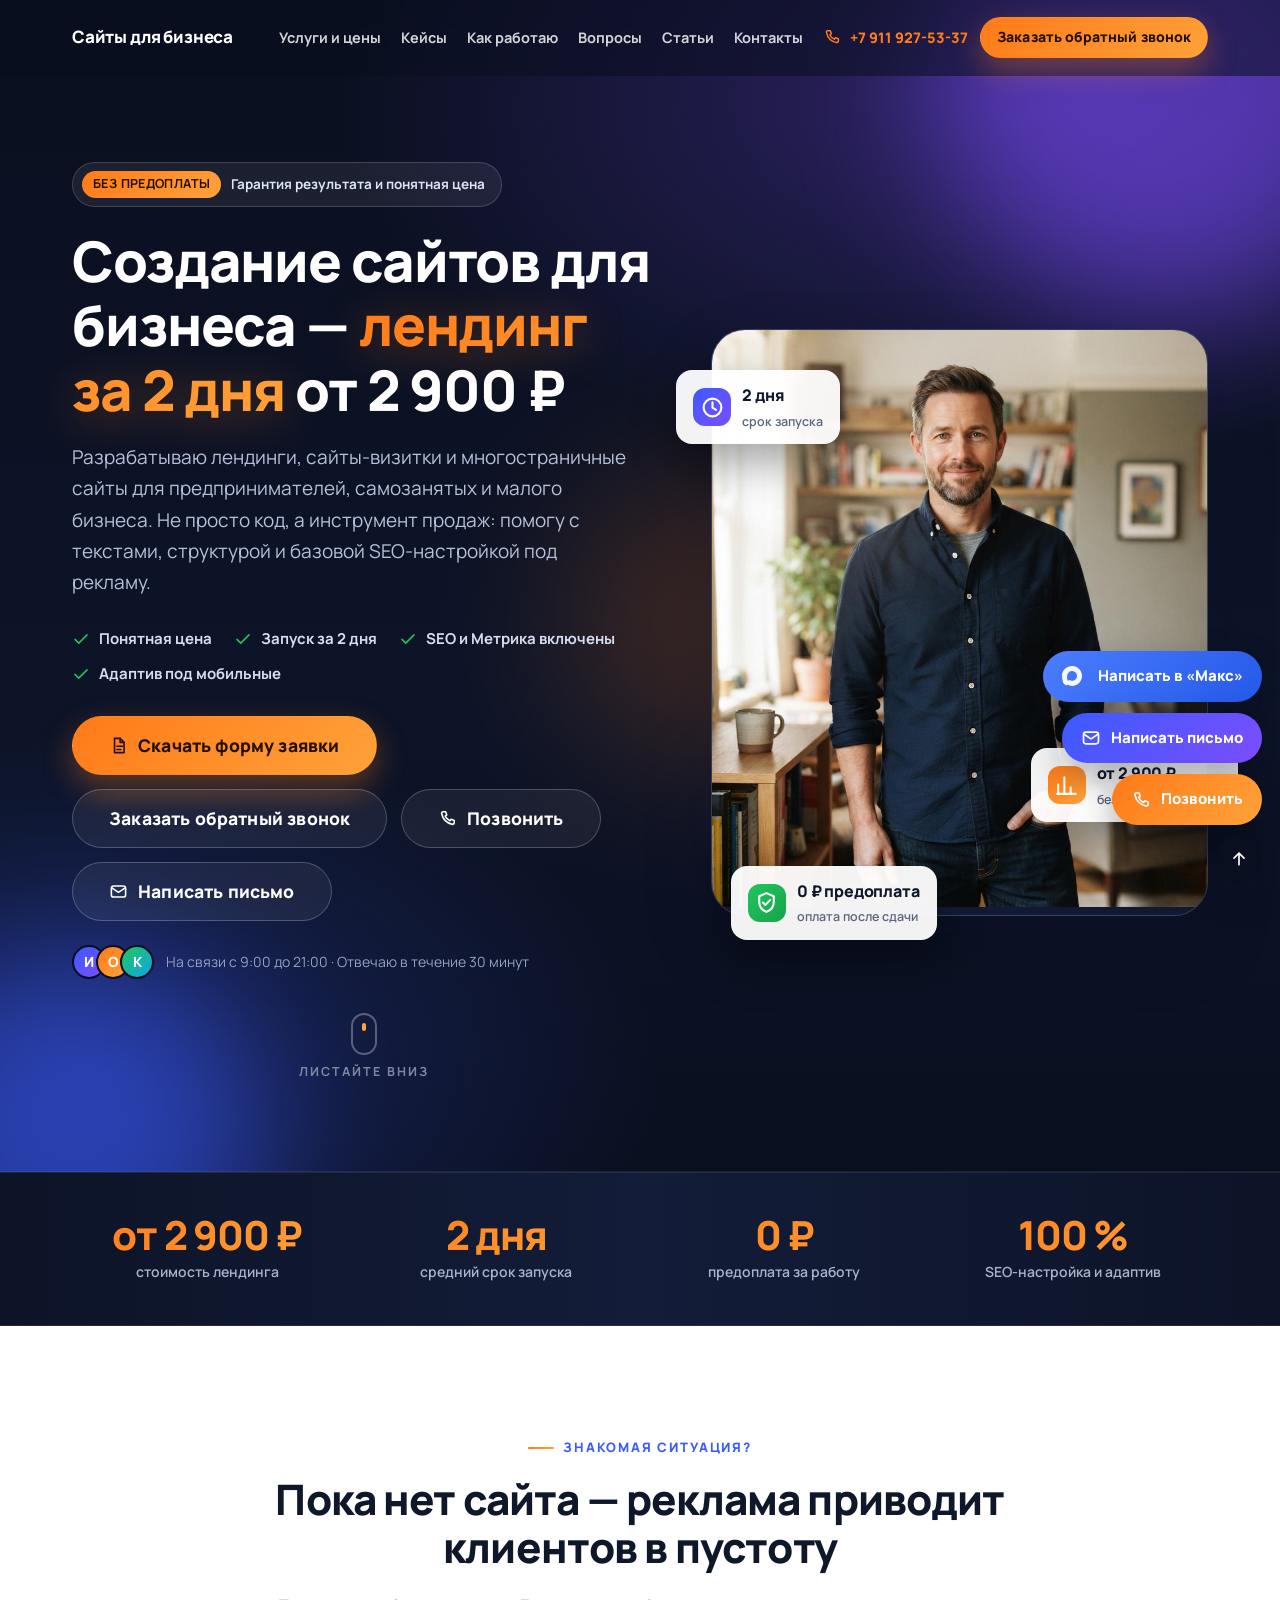
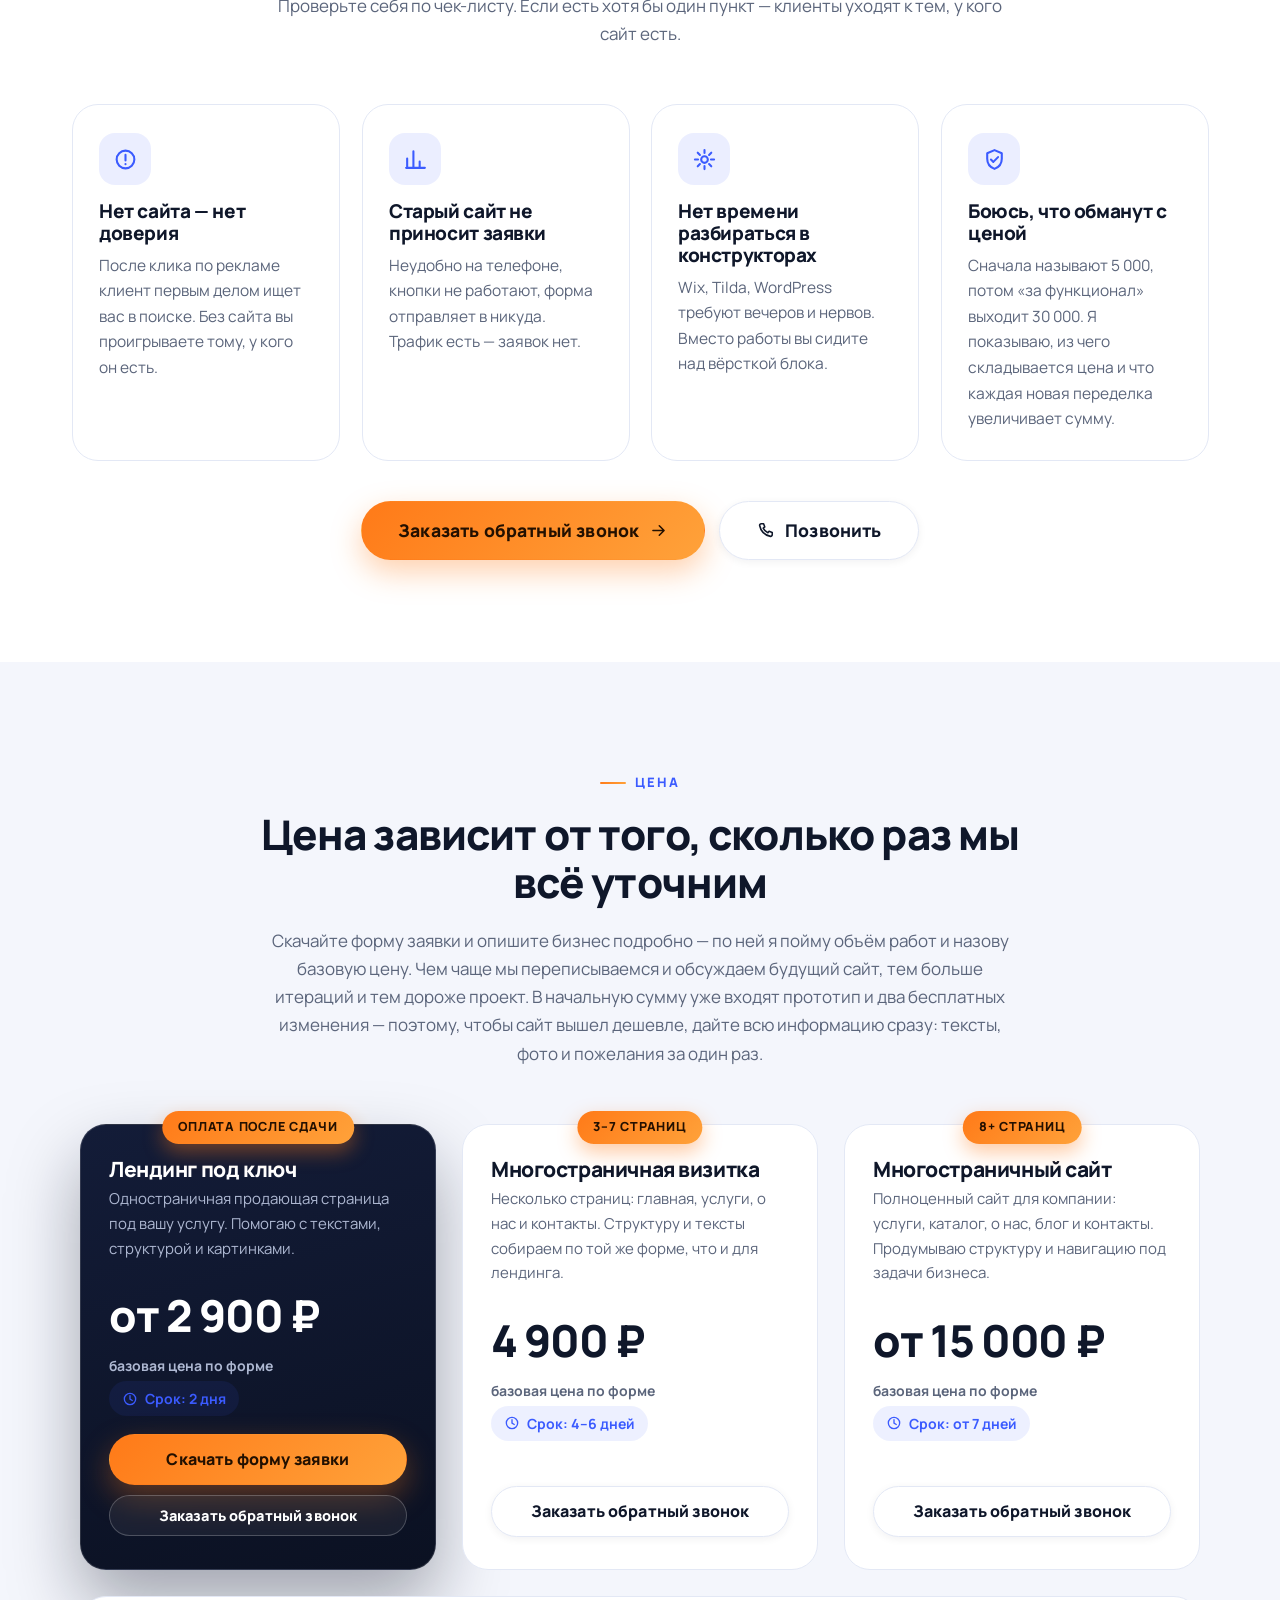
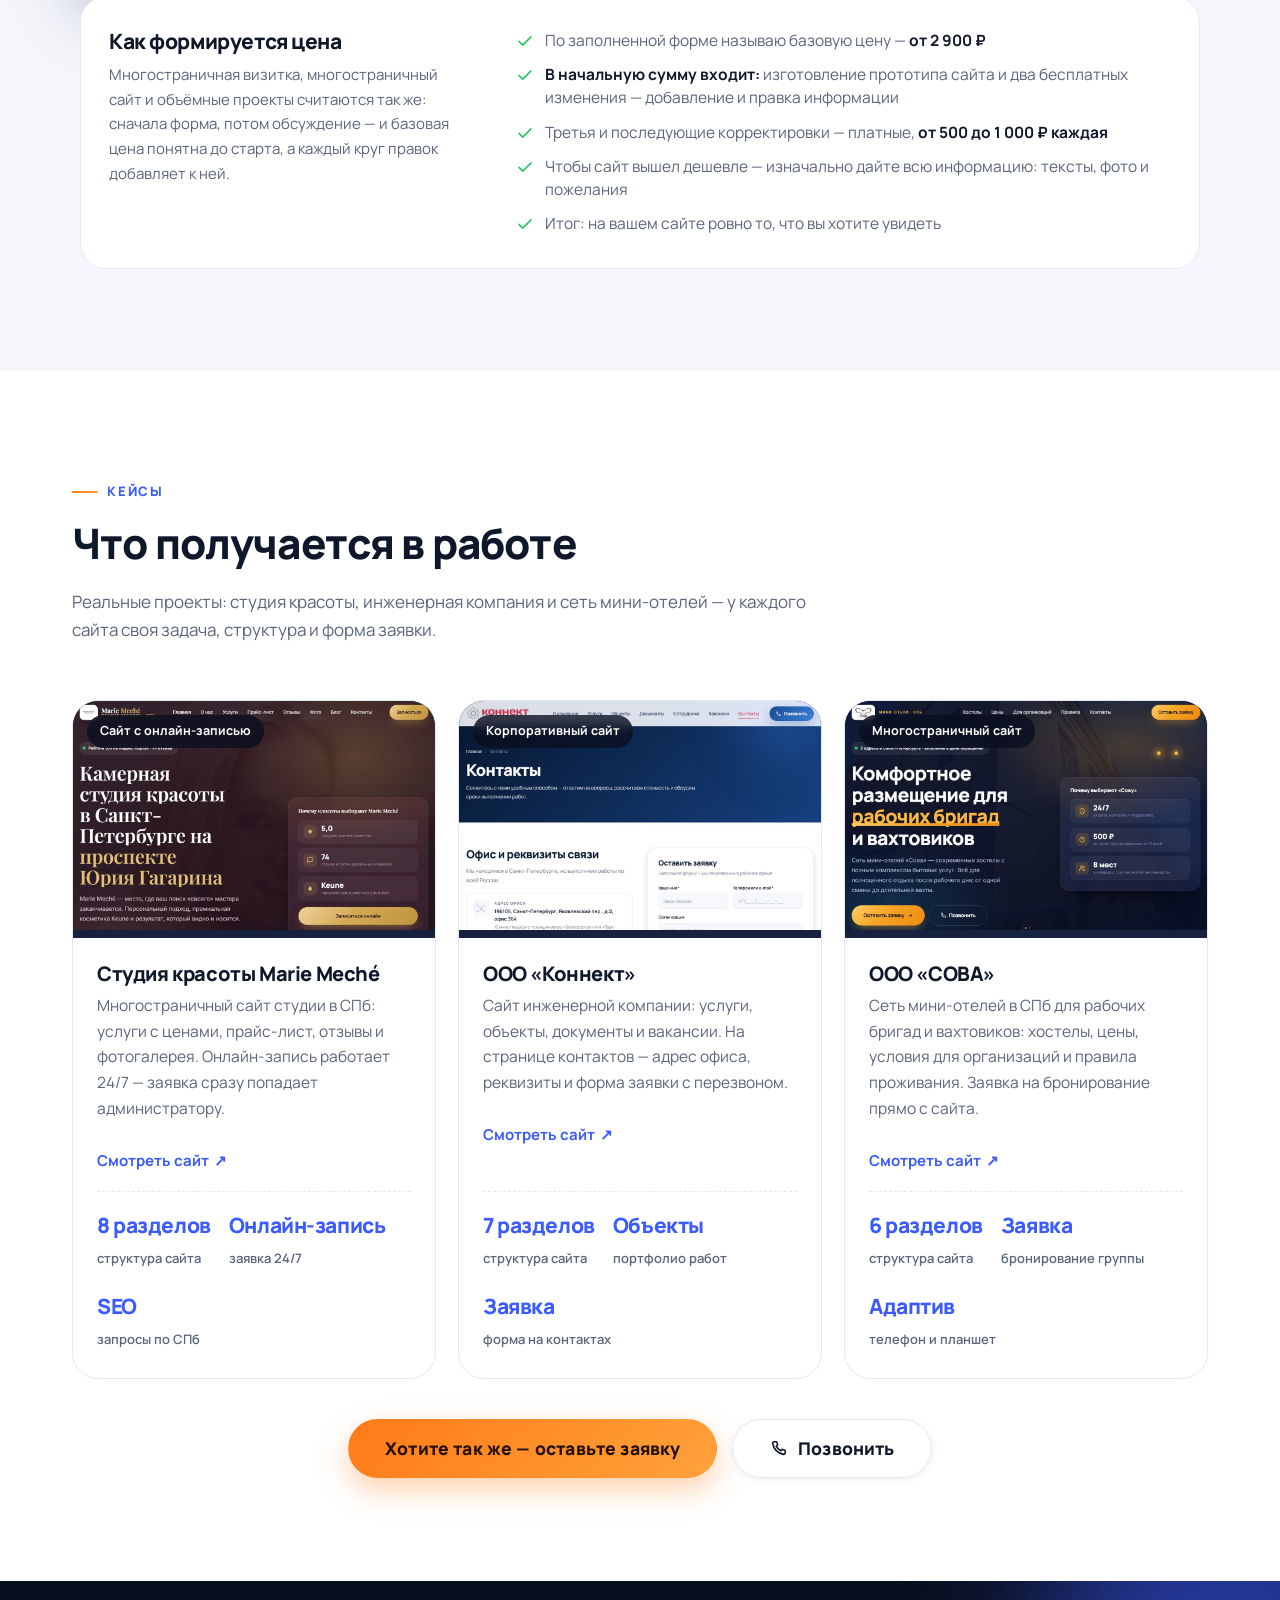
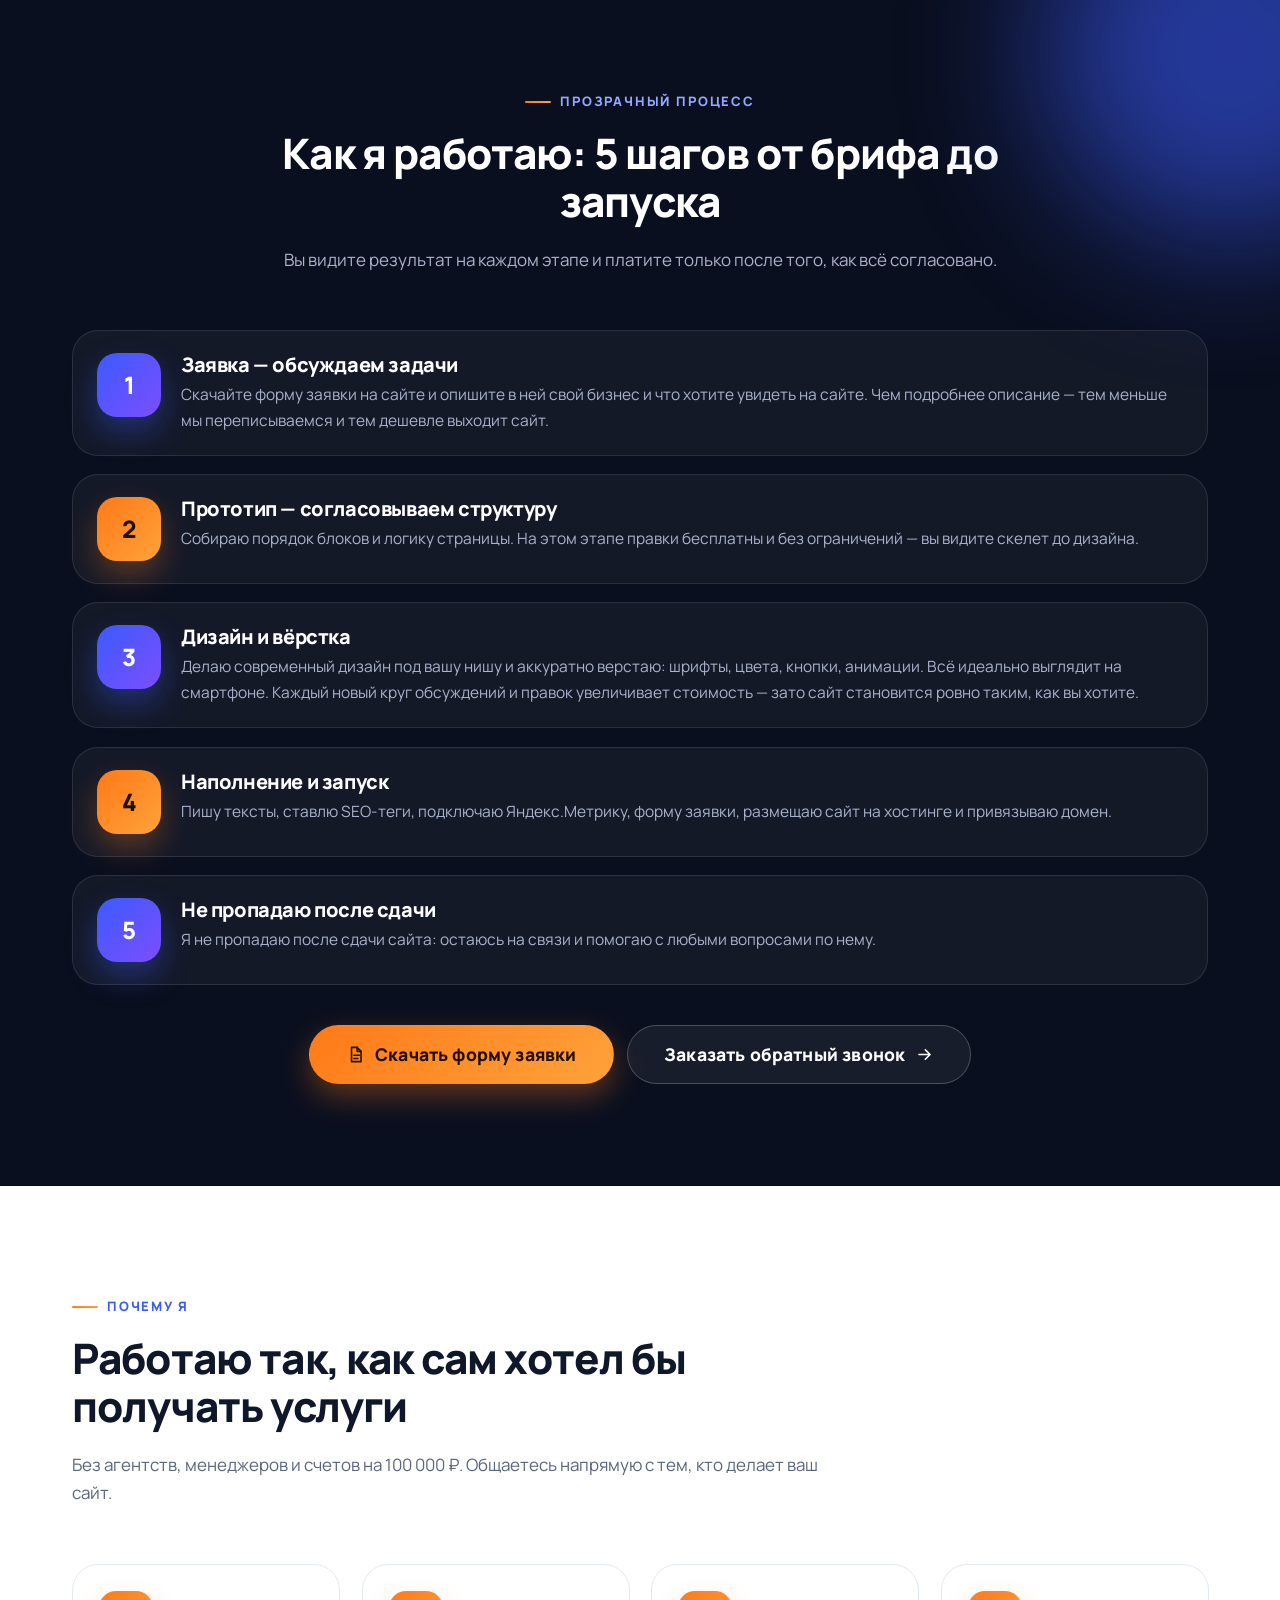
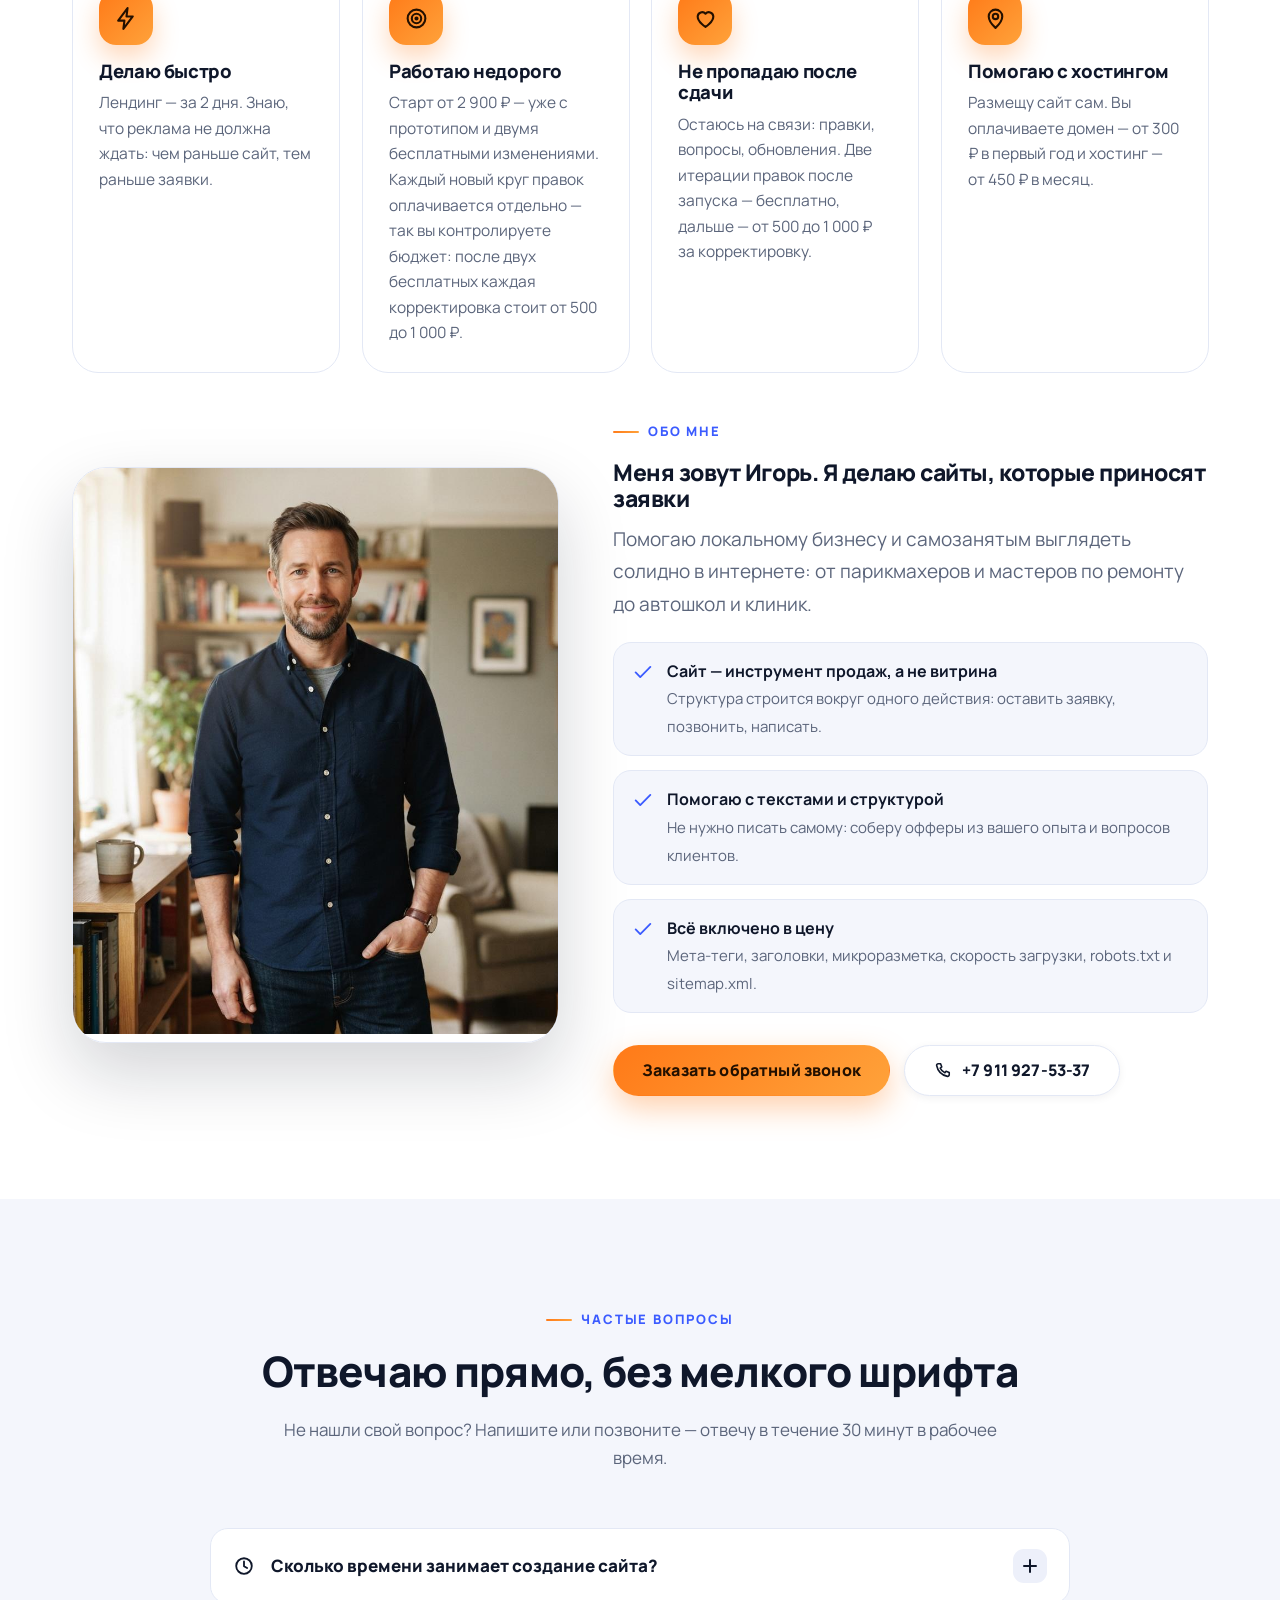
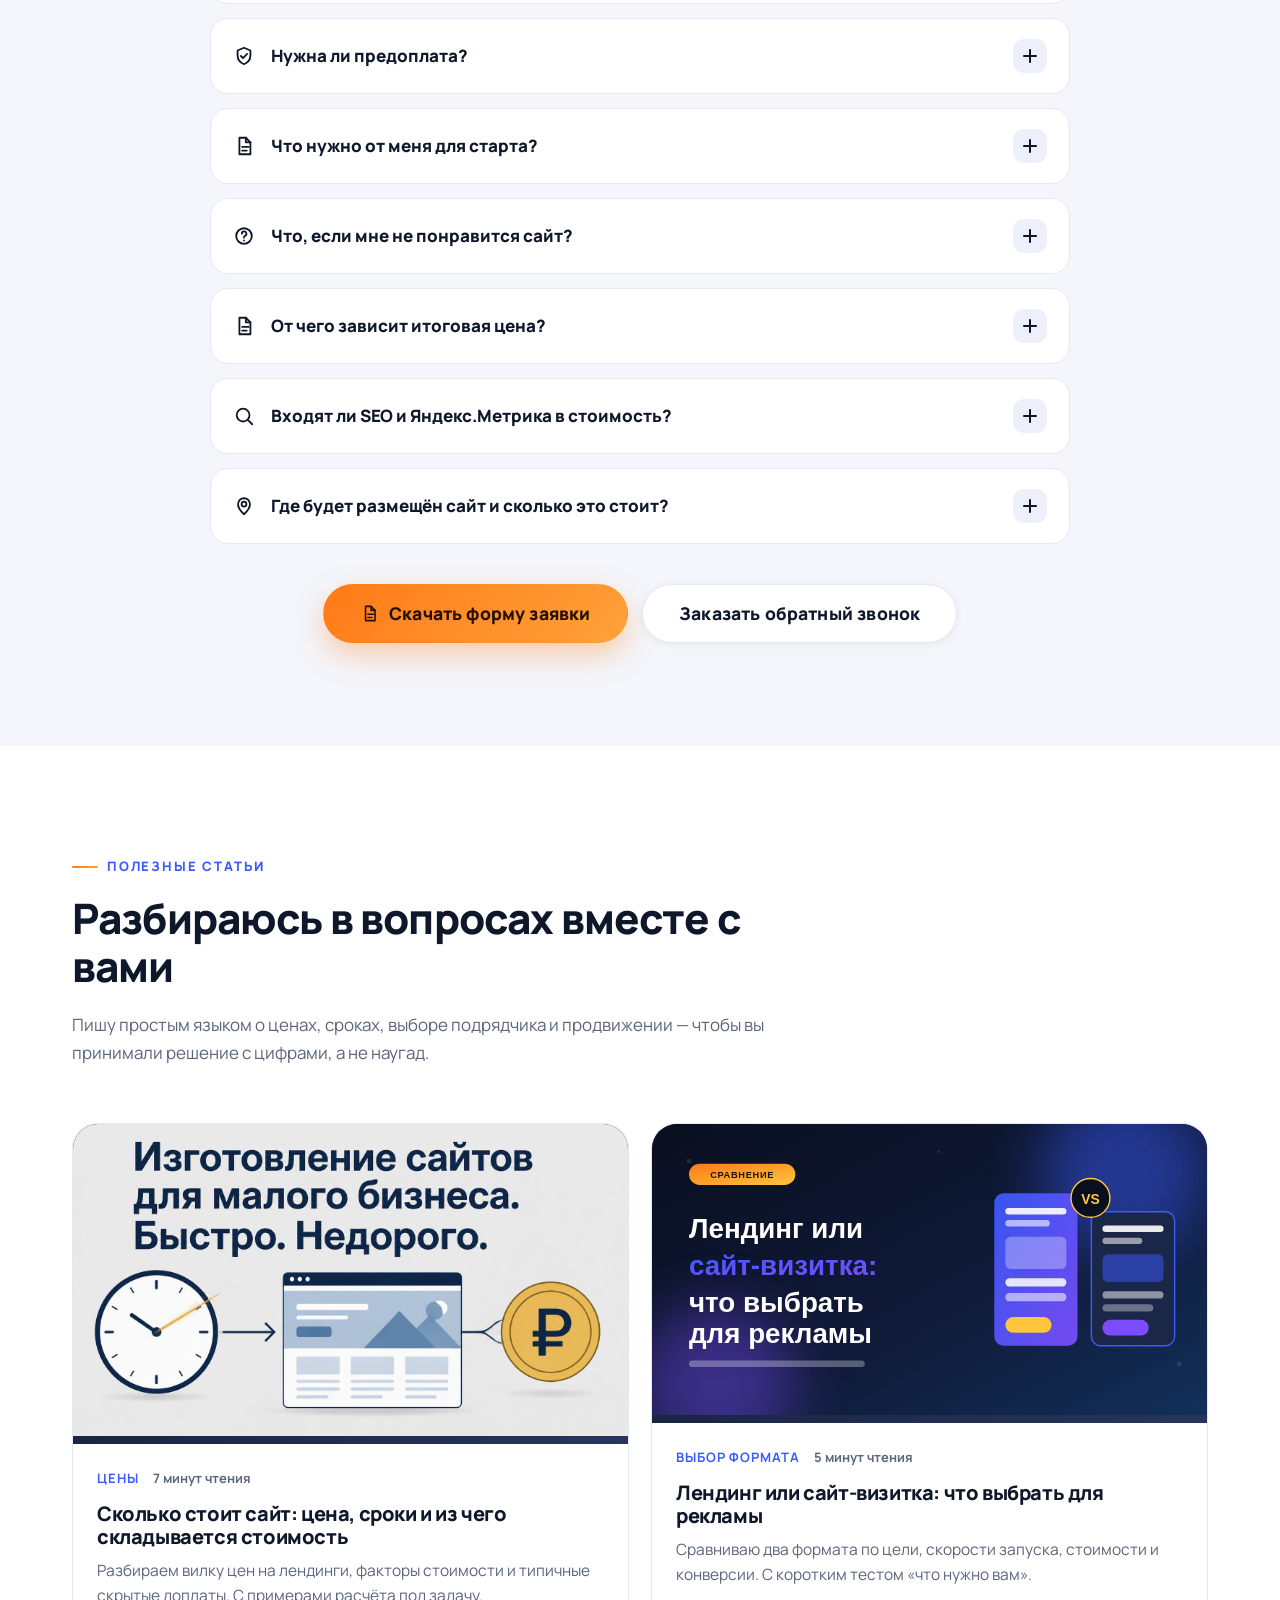
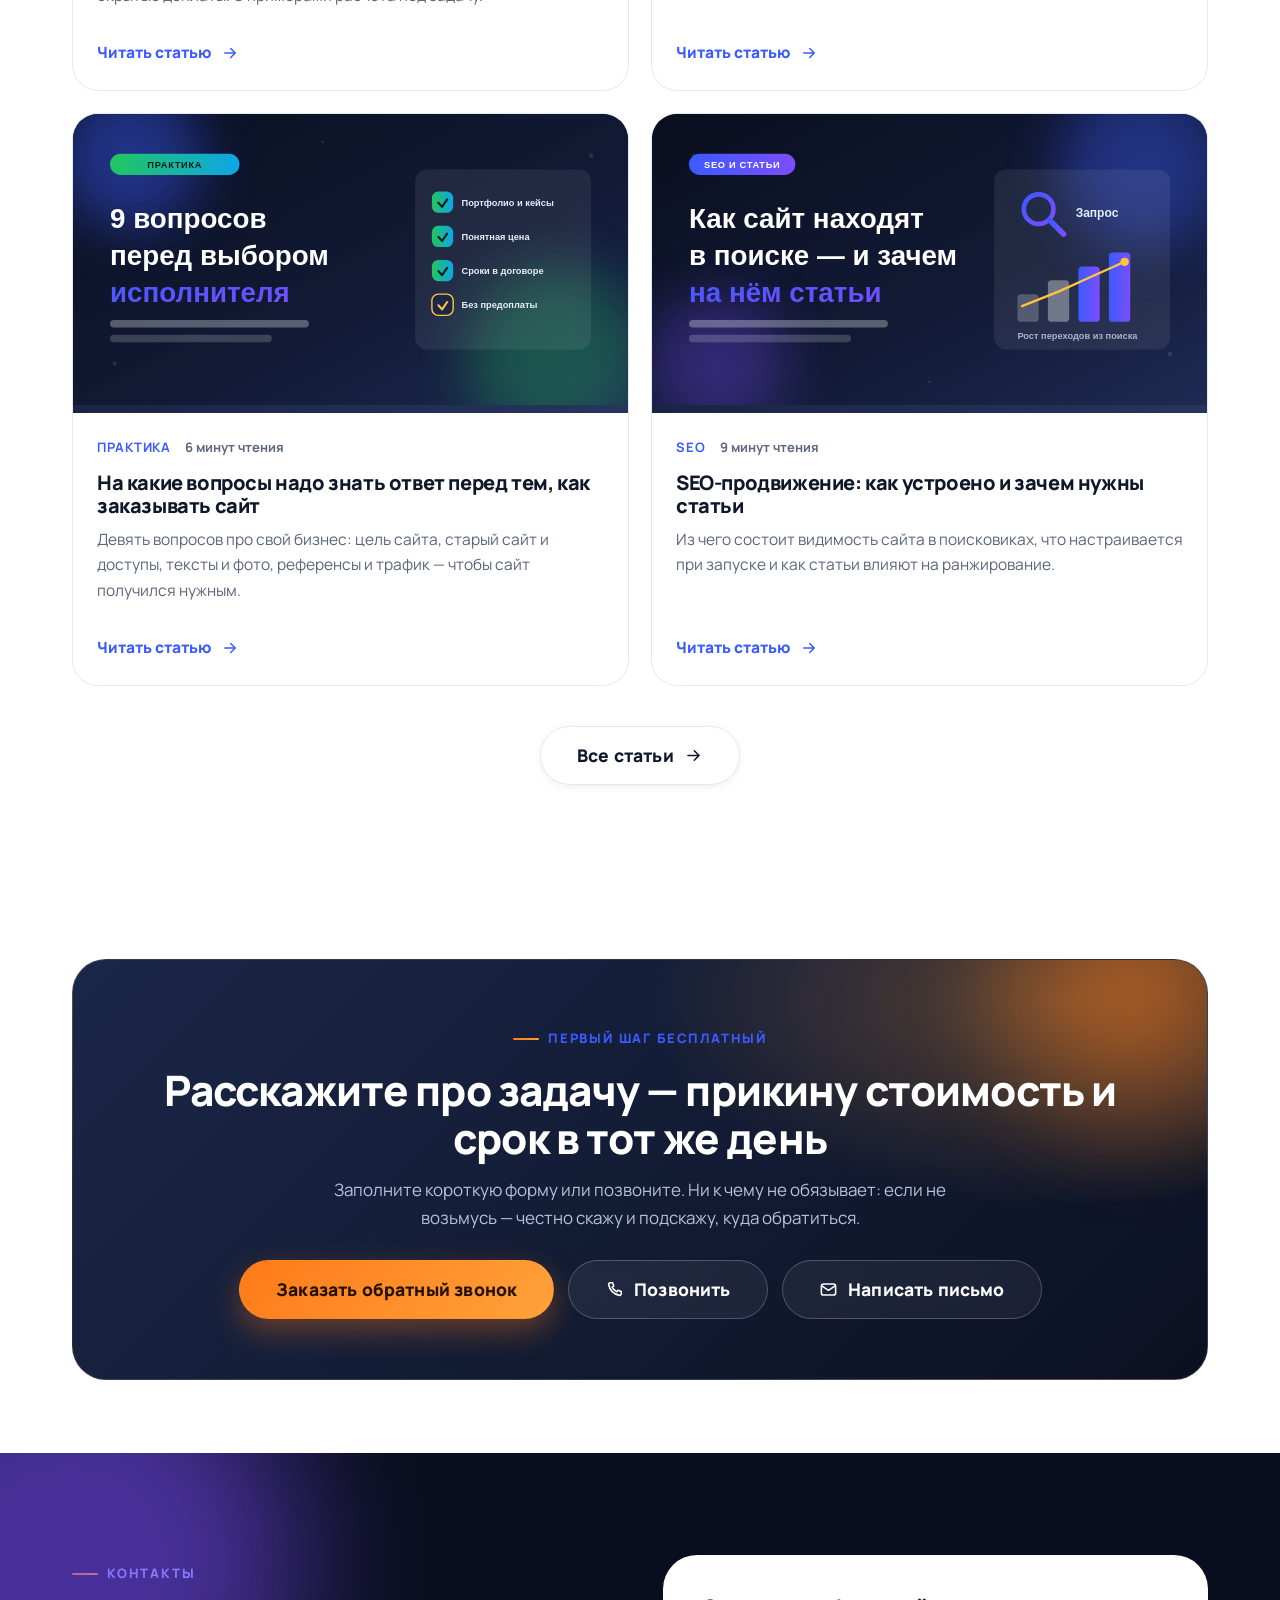
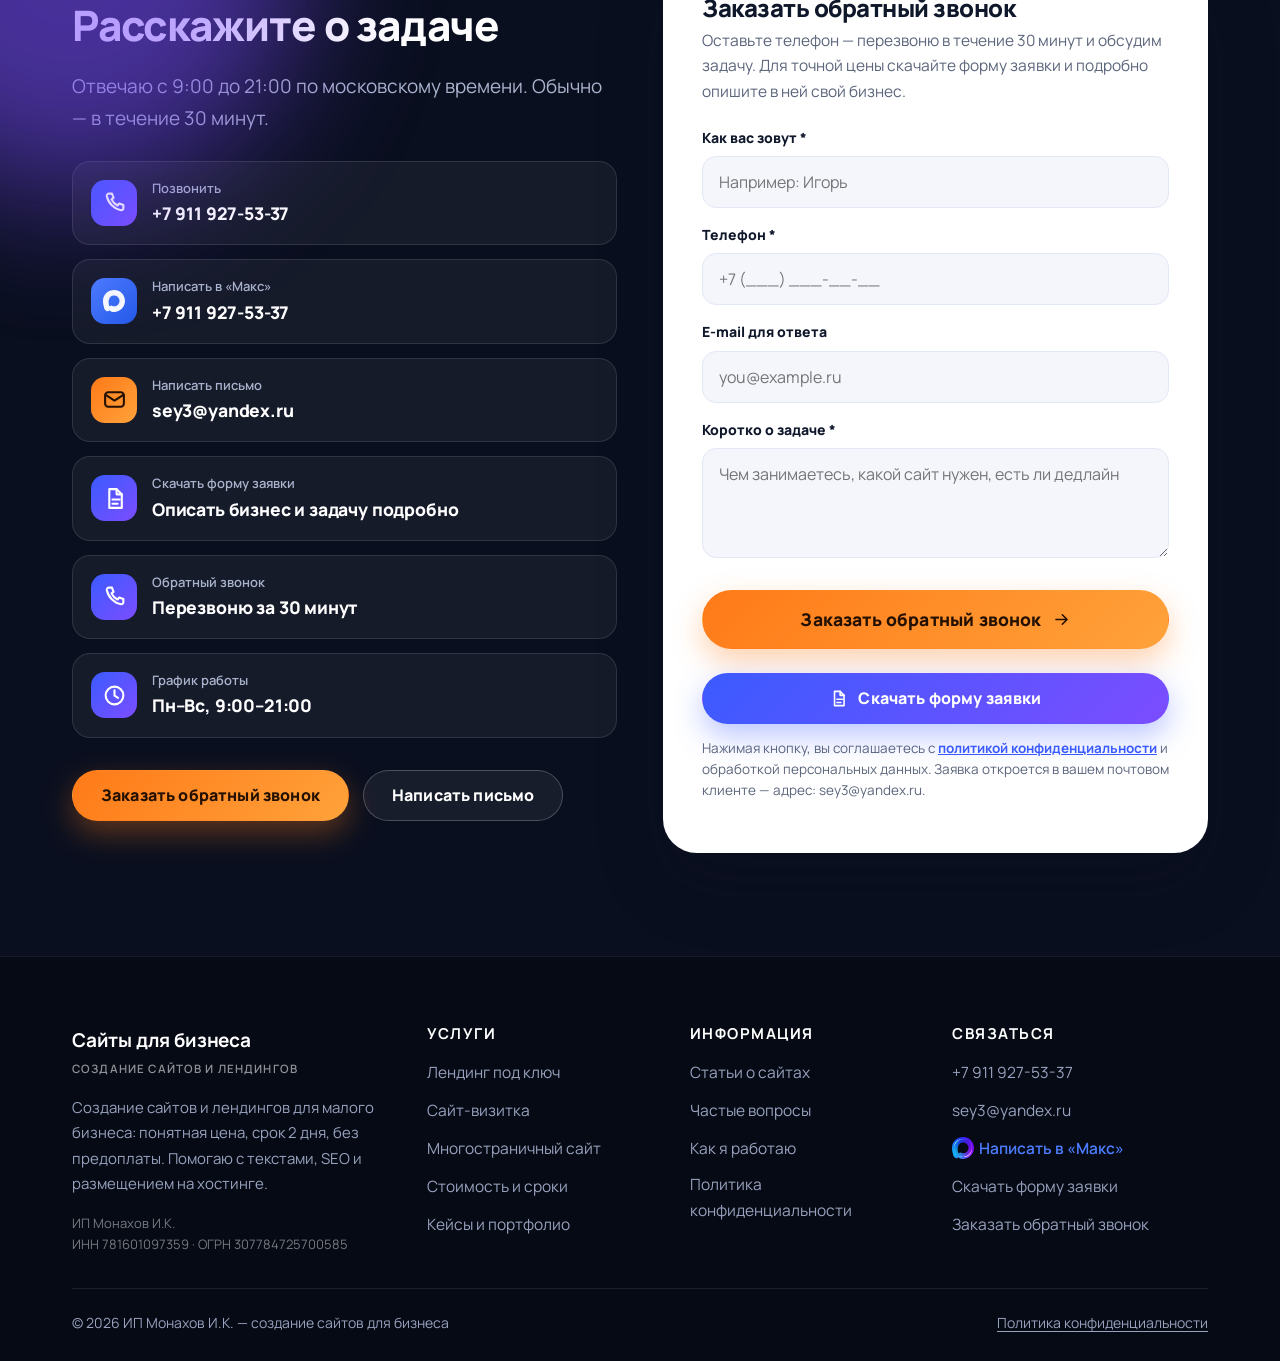
==== index.html @ e0259c26 "Initial commit: copy of Landing-Site with new 'Многостраничный сайт' service and spelling fixes" ====
<!DOCTYPE html>
<html lang="ru">
<head>
  <meta charset="UTF-8">
  <meta name="viewport" content="width=device-width, initial-scale=1.0">

  <title>Создание сайтов и лендингов — запуск за 2 дня от 2 900 ₽ | Игорь</title>
  <meta name="description" content="Создание сайтов для малого бизнеса: лендинг за 2 дня от 2 900 ₽, сайт-визитка и многостраничный сайт от 15 000 ₽. Без предоплаты, SEO и Яндекс.Метрика. Телефон +7 911 927-53-37">
  <meta name="keywords" content="создание сайтов, сайт под рекламу, лендинг под ключ, заказать лендинг, сайт визитка для бизнеса, многостраничный сайт, корпоративный сайт, сайт для малого бизнеса, разработка сайта за 2 дня">
  <meta name="author" content="Игорь — создание сайтов для бизнеса">
  <meta name="robots" content="index, follow, max-image-preview:large">
  <meta name="theme-color" content="#0A0F1F">
  <link rel="canonical" href="https://system785.github.io/Landing-Site/">

  <!-- Open Graph / соцсети -->
  <meta property="og:type" content="website">
  <meta property="og:locale" content="ru_RU">
  <meta property="og:site_name" content="Игорь — сайты для бизнеса">
  <meta property="og:title" content="Создание сайтов и лендингов — запуск за 2 дня от 2 900 ₽">
  <meta property="og:description" content="Лендинг, сайт-визитка и многостраничный сайт для малого бизнеса: понятная цена, без предоплаты, базовое SEO и Яндекс.Метрика. Помогу с текстами и структурой.">
  <meta property="og:url" content="https://system785.github.io/Landing-Site/">
  <meta name="twitter:card" content="summary_large_image">
  <meta name="twitter:title" content="Создание сайтов и лендингов — запуск за 2 дня от 2 900 ₽">
  <meta name="twitter:description" content="Понятная цена, без предоплаты, SEO-настройка и адаптив под мобильные.">

  <link rel="icon" type="image/svg+xml" href="img/favicon.svg">
  <link rel="apple-touch-icon" href="img/favicon.svg">

  <link rel="preconnect" href="https://fonts.googleapis.com">
  <link rel="preconnect" href="https://fonts.gstatic.com" crossorigin>
  <link href="https://fonts.googleapis.com/css2?family=Manrope:wght@500;600;700;800&display=swap" rel="stylesheet">

  <link rel="stylesheet" href="css/style.css">

  <!-- Яндекс.Метрика: вставьте свой номер счётчика вместо XXXXXXXX и раскомментируйте -->
  <!--
  <script type="text/javascript">
    (function(m,e,t,r,i,k,a){m[i]=m[i]||function(){(m[i].a=m[i].a||[]).push(arguments)};
    m[i].l=1*new Date();for (var j = 0; j < document.scripts.length; j++) {if (document.scripts[j].src === r) { return; }}
    k=e.createElement(t),a=e.getElementsByTagName(t)[0],k.async=1,k.src=r,a.parentNode.insertBefore(k,a)})
    (window, document, 'script', 'https://mc.yandex.ru/metrika/tag.js', 'ym');
    ym(XXXXXXXX, 'init', {clickmap:true, trackLinks:true, accurateTrackBounce:true, webvisor:true});
  </script>
  <noscript><div><img src="https://mc.yandex.ru/watch/XXXXXXXX" style="position:absolute; left:-9999px;" alt="" /></div></noscript>
  -->

  <script type="application/ld+json">
  {
    "@context": "https://schema.org",
    "@type": "WebSite",
    "name": "Игорь — создание сайтов для бизнеса",
    "url": "https://system785.github.io/Landing-Site/",
    "inLanguage": "ru-RU",
    "description": "Лендинги, сайты-визитки и многостраничные сайты для малого бизнеса: запуск за 2 дня, понятная цена, без предоплаты."
  }
  </script>

  <script type="application/ld+json">
  {
    "@context": "https://schema.org",
    "@type": "ProfessionalService",
    "name": "Создание сайтов для бизнеса",
    "founder": "Игорь",
    "url": "https://system785.github.io/Landing-Site/",
    "telephone": "+7-911-927-53-37",
    "email": "sey3@yandex.ru",
    "priceRange": "от 2 900 ₽",
    "areaServed": "RU",
    "availableLanguage": "ru-RU",
    "makesOffer": [
      {"@type": "Offer", "name": "Лендинг (одностраничник)", "priceCurrency": "RUB", "price": "2900"},
      {"@type": "Offer", "name": "Многостраничная визитка", "priceCurrency": "RUB", "price": "4900"},
      {"@type": "Offer", "name": "Многостраничный сайт", "priceCurrency": "RUB", "price": "15000"},
      {"@type": "Offer", "name": "Лендинг Премиум с копирайтингом", "priceCurrency": "RUB", "price": "12900"}
    ]
  }
  </script>

  <script type="application/ld+json">
  {
    "@context": "https://schema.org",
    "@type": "FAQPage",
    "mainEntity": [
      {
        "@type": "Question",
        "name": "Сколько времени занимает создание сайта?",
        "acceptedAnswer": {"@type": "Answer", "text": "Лендинг готов за 2 дня после согласования брифа. Сайт-визитка с 3–7 страницами — за 4–6 дней, многостраничный сайт — от 7 дней."}
      },
      {
        "@type": "Question",
        "name": "Нужна ли предоплата?",
        "acceptedAnswer": {"@type": "Answer", "text": "Нет. Работаю без предоплаты: вы соглашаетесь со структурой и ценой, я делаю проект, а оплата — после сдачи и вашего согласия с результатом."}
      },
      {
        "@type": "Question",
        "name": "Что нужно от меня для старта?",
        "acceptedAnswer": {"@type": "Answer", "text": "Короткий бриф (5–10 минут), логотип при наличии, контакты и пожелания по тексту. Остальное — структура, тексты и вёрстка — беру на себя."}
      },
      {
        "@type": "Question",
        "name": "Что, если мне не понравится сайт?",
        "acceptedAnswer": {"@type": "Answer", "text": "На этапе прототипа правки вносятся бесплатно и без ограничений. После запуска — две бесплатные итерации правок: добавление и правка информации. Каждая следующая корректировка — от 500 до 1 000 ₽. Чтобы сайт вышел дешевле, опишите задачу подробно сразу."}
      },
      {
        "@type": "Question",
        "name": "Входит ли SEO в стоимость?",
        "acceptedAnswer": {"@type": "Answer", "text": "Да. Базовая SEO-настройка — мета-теги, заголовки H1–H3, микроразметка, файлы robots.txt и sitemap.xml, скорость загрузки — уже включены в цену."}
      },
      {
        "@type": "Question",
        "name": "Где будет размещён сайт?",
        "acceptedAnswer": {"@type": "Answer", "text": "Помогаю разместить сайт на хостинге и привязать домен. Вы оплачиваете домен — от 300 ₽ в первый год и хостинг — от 450 ₽ в месяц."}
      }
    ]
  }
  </script>
</head>
<body>

  <!-- Спрайт иконок -->
  <svg xmlns="http://www.w3.org/2000/svg" style="display:none" aria-hidden="true">
    <symbol id="i-check" viewBox="0 0 24 24"><path d="M4 12.5l5 5L20 6.5"/></symbol>
    <symbol id="i-phone" viewBox="0 0 24 24"><path d="M6.6 3.5h3l1.5 4-2 1.5a12 12 0 0 0 5.9 5.9l1.5-2 4 1.5v3a2 2 0 0 1-2.2 2A17.5 17.5 0 0 1 4.6 5.7 2 2 0 0 1 6.6 3.5z"/></symbol>
    <symbol id="i-mail" viewBox="0 0 24 24"><rect x="3" y="5" width="18" height="14" rx="3"/><path d="M3.5 7.5L12 13l8.5-5.5"/></symbol>
    <symbol id="i-clock" viewBox="0 0 24 24"><circle cx="12" cy="12" r="8.5"/><path d="M12 7v5.2l3.4 2"/></symbol>
    <symbol id="i-shield" viewBox="0 0 24 24"><path d="M12 3l7 3v5.2c0 4.9-3.4 8.4-7 9.8-3.6-1.4-7-4.9-7-9.8V6z"/><path d="M8.6 12l2.3 2.3 4.5-4.6"/></symbol>
    <symbol id="i-bolt" viewBox="0 0 24 24"><path d="M13 2L4 14h6l-1 8 9-12h-6z"/></symbol>
    <symbol id="i-chat" viewBox="0 0 24 24"><path d="M4 5.5h16v11H9.5L4.5 20.5V16.5H4z"/><path d="M8 10h8M8 13h5"/></symbol>
    <symbol id="i-chart" viewBox="0 0 24 24"><path d="M4 20V11M10 20V4M16 20v-6M21 20H3"/></symbol>
    <symbol id="i-arrow" viewBox="0 0 24 24"><path d="M5 12h13M13 6l6 6-6 6"/></symbol>
    <symbol id="i-target" viewBox="0 0 24 24"><circle cx="12" cy="12" r="8.5"/><circle cx="12" cy="12" r="4.5"/><circle cx="12" cy="12" r="1"/></symbol>
    <symbol id="i-doc" viewBox="0 0 24 24"><path d="M7 3h7l5 5v13H7z"/><path d="M14 3v5h5M10 13h7M10 17h5"/></symbol>
    <symbol id="i-users" viewBox="0 0 24 24"><circle cx="9" cy="8.5" r="3.5"/><path d="M3 19.5c0-3.3 2.7-5.5 6-5.5s6 2.2 6 5.5"/><path d="M16 5.6a3.5 3.5 0 0 1 0 6.8M17.5 14.6c2.1.7 3.5 2.6 3.5 4.9"/></symbol>
    <symbol id="i-mobile" viewBox="0 0 24 24"><rect x="7" y="2.5" width="10" height="19" rx="3"/><path d="M10.5 18.5h3"/></symbol>
    <symbol id="i-search" viewBox="0 0 24 24"><circle cx="11" cy="11" r="7"/><path d="M16.2 16.2L21 21"/></symbol>
    <symbol id="i-alert" viewBox="0 0 24 24"><circle cx="12" cy="12" r="8.5"/><path d="M12 7.5v5.5M12 16.3v.2"/></symbol>
    <symbol id="i-heart" viewBox="0 0 24 24"><path d="M12 20s-7.5-4.6-7.5-10A4.3 4.3 0 0 1 12 7.4 4.3 4.3 0 0 1 19.5 10c0 5.4-7.5 10-7.5 10z"/></symbol>
    <symbol id="i-gear" viewBox="0 0 24 24"><circle cx="12" cy="12" r="3.2"/><path d="M12 2.8v3M12 18.2v3M21.2 12h-3M5.8 12h-3M18.5 5.5l-2.1 2.1M7.6 16.4l-2.1 2.1M18.5 18.5l-2.1-2.1M7.6 7.6L5.5 5.5"/></symbol>
    <symbol id="i-question" viewBox="0 0 24 24"><circle cx="12" cy="12" r="8.5"/><path d="M9.6 9.4a2.5 2.5 0 1 1 3.6 2.3c-.8.4-1.2 1-1.2 1.9"/><path d="M12 16.7v.2"/></symbol>
    <symbol id="i-geo" viewBox="0 0 24 24"><path d="M12 21s6.5-6.1 6.5-11a6.5 6.5 0 1 0-13 0C5.5 14.9 12 21 12 21z"/><circle cx="12" cy="10" r="2.6"/></symbol>
  </svg>

  <div class="scroll-progress" aria-hidden="true"></div>
  <a class="skip-link" href="#main">Перейти к содержанию</a>

  <!-- ===================== ШАПКА ===================== -->
  <header class="header">
    <div class="header__inner">
      <a class="header__brand" href="index.html">Сайты для бизнеса</a>

      <nav class="nav" aria-label="Основная навигация">
        <a href="#services">Услуги и цены</a>
        <a href="#portfolio">Кейсы</a>
        <a href="#process">Как работаю</a>
        <a href="#faq">Вопросы</a>
        <a href="articles.html">Статьи</a>
        <a href="#contacts">Контакты</a>
      </nav>

      <div class="header__actions">
        <a class="link-phone" href="tel:+79119275337">
          <svg class="icon" aria-hidden="true"><use href="#i-phone"/></svg>+7 911 927-53-37
        </a>
        <a class="btn btn--cta btn--sm" href="#form" data-modal-open>Заказать обратный звонок</a>
        <button class="burger" type="button" aria-label="Открыть меню" aria-expanded="false">
          <span></span><span></span><span></span>
        </button>
      </div>
    </div>
  </header>

  <!-- Мобильное меню -->
  <div class="mobile-menu">
    <a class="m-link" href="#services">Услуги и цены</a>
    <a class="m-link" href="#portfolio">Кейсы</a>
    <a class="m-link" href="#process">Как я работаю</a>
    <a class="m-link" href="#trust">Почему я</a>
    <a class="m-link" href="#faq">Частые вопросы</a>
    <a class="m-link" href="articles.html">Статьи</a>
    <a class="m-link" href="#contacts">Контакты</a>
    <div class="m-contacts">
      <a href="tel:+79119275337"><svg class="icon" aria-hidden="true"><use href="#i-phone"/></svg>+7 911 927-53-37</a>
      <a href="mailto:sey3@yandex.ru"><svg class="icon" aria-hidden="true"><use href="#i-mail"/></svg>sey3@yandex.ru</a>
      <a class="btn btn--cta" href="#form" data-modal-open>Заказать обратный звонок</a>
    </div>
  </div>

  <main id="main">

    <!-- ===================== ПЕРВЫЙ ЭКРАН ===================== -->
    <section class="hero" id="hero">
      <div class="blob blob--1" aria-hidden="true"></div>
      <div class="blob blob--2" aria-hidden="true"></div>
      <div class="blob blob--3" aria-hidden="true"></div>

      <div class="container">
        <div class="hero__grid">
          <div class="hero__content">
            <div class="hero__badge reveal"><b>БЕЗ ПРЕДОПЛАТЫ</b> Гарантия результата и понятная цена</div>

            <h1 class="reveal" style="--d:.05s">
              Создание сайтов для бизнеса — <span class="text-grad">лендинг за 2 дня</span> от 2&nbsp;900&nbsp;₽
            </h1>

            <p class="hero__sub reveal" style="--d:.12s">
              Разрабатываю лендинги, сайты-визитки и многостраничные сайты для предпринимателей, самозанятых и малого бизнеса.
              Не просто код, а инструмент продаж: помогу с текстами, структурой и базовой SEO-настройкой
              под рекламу.
            </p>

            <ul class="hero__points reveal" style="--d:.18s">
              <li><svg class="icon" aria-hidden="true"><use href="#i-check"/></svg> Понятная цена</li>
              <li><svg class="icon" aria-hidden="true"><use href="#i-check"/></svg> Запуск за 2 дня</li>
              <li><svg class="icon" aria-hidden="true"><use href="#i-check"/></svg> SEO и Метрика включены</li>
              <li><svg class="icon" aria-hidden="true"><use href="#i-check"/></svg> Адаптив под мобильные</li>
            </ul>

            <div class="btn-row reveal" style="--d:.24s">
              <a class="btn btn--cta btn--lg" href="files/forma-zayavki.docx" download>
                <svg class="icon" aria-hidden="true"><use href="#i-doc"/></svg>
                Скачать форму заявки
              </a>
              <a class="btn btn--ghost btn--lg" href="#form" data-modal-open>
                Заказать обратный звонок
              </a>
              <a class="btn btn--ghost btn--lg" href="tel:+79119275337">
                <svg class="icon" aria-hidden="true"><use href="#i-phone"/></svg>
                Позвонить
              </a>
              <a class="btn btn--ghost btn--lg" href="mailto:sey3@yandex.ru?subject=%D0%A1%D0%BE%D0%B7%D0%B4%D0%B0%D0%BD%D0%B8%D0%B5%20%D1%81%D0%B0%D0%B9%D1%82%D0%B0">
                <svg class="icon" aria-hidden="true"><use href="#i-mail"/></svg>
                Написать письмо
              </a>
            </div>

            <div class="hero__note reveal" style="--d:.3s">
              <span class="hero__avatars" aria-hidden="true"><span>И</span><span>О</span><span>К</span></span>
              На связи с 9:00 до 21:00 · Отвечаю в течение 30 минут
            </div>

            <div class="scroll-hint" aria-hidden="true"><i></i>Листайте вниз</div>
          </div>

          <div class="hero__visual reveal from-right" style="--d:.15s">
            <div class="portrait">
              <img src="img/portrait.jpg" width="1024" height="1024"
                   alt="Портрет Игоря — разработчика сайтов для бизнеса">
            </div>

            <div class="float-card float-card--1">
              <i><svg class="icon" aria-hidden="true"><use href="#i-clock"/></svg></i>
              <span><b>2 дня</b><small>срок запуска</small></span>
            </div>
            <div class="float-card float-card--2">
              <i><svg class="icon" aria-hidden="true"><use href="#i-chart"/></svg></i>
              <span><b>от 2&nbsp;900&nbsp;₽</b><small>без скрытых доплат</small></span>
            </div>
            <div class="float-card float-card--3">
              <i><svg class="icon" aria-hidden="true"><use href="#i-shield"/></svg></i>
              <span><b>0 ₽ предоплата</b><small>оплата после сдачи</small></span>
            </div>
          </div>
        </div>
      </div>
    </section>

    <!-- ===================== ЦИФРЫ ===================== -->
    <section class="stats" aria-label="Ключевые преимущества в цифрах">
      <div class="container">
        <div class="stats__grid">
          <div class="stat reveal"><b data-count="2900" data-prefix="от&nbsp;" data-suffix="&nbsp;₽">от 2 900 ₽</b><span>стоимость лендинга</span></div>
          <div class="stat reveal" style="--d:.1s"><b data-count="2" data-suffix=" дня">2 дня</b><span>средний срок запуска</span></div>
          <div class="stat reveal" style="--d:.2s"><b data-count="0" data-suffix="&nbsp;₽">0&nbsp;₽</b><span>предоплата за работу</span></div>
          <div class="stat reveal" style="--d:.3s"><b data-count="100" data-suffix="&nbsp;%">100&nbsp;%</b><span>SEO-настройка и адаптив</span></div>
        </div>
      </div>
    </section>

    <!-- ===================== ПРОБЛЕМЫ ===================== -->
    <section class="section" id="problems">
      <div class="container">
        <div class="section-head center reveal">
          <span class="eyebrow">Знакомая ситуация?</span>
          <h2>Пока нет сайта — реклама приводит клиентов в пустоту</h2>
          <p>Проверьте себя по чек-листу. Если есть хотя бы один пункт — клиенты уходят к тем, у кого сайт есть.</p>
        </div>

        <div class="grid grid-4">
          <article class="pain reveal">
            <i><svg class="icon" aria-hidden="true"><use href="#i-alert"/></svg></i>
            <h3>Нет сайта — нет доверия</h3>
            <p>После клика по рекламе клиент первым делом ищет вас в поиске. Без сайта вы проигрываете тому, у кого он есть.</p>
          </article>

          <article class="pain reveal" style="--d:.1s">
            <i><svg class="icon" aria-hidden="true"><use href="#i-chart"/></svg></i>
            <h3>Старый сайт не приносит заявки</h3>
            <p>Неудобно на телефоне, кнопки не работают, форма отправляет в никуда. Трафик есть — заявок нет.</p>
          </article>

          <article class="pain reveal" style="--d:.2s">
            <i><svg class="icon" aria-hidden="true"><use href="#i-gear"/></svg></i>
            <h3>Нет времени разбираться в конструкторах</h3>
            <p>Wix, Tilda, WordPress требуют вечеров и нервов. Вместо работы вы сидите над вёрсткой блока.</p>
          </article>

          <article class="pain reveal" style="--d:.3s">
            <i><svg class="icon" aria-hidden="true"><use href="#i-shield"/></svg></i>
            <h3>Боюсь, что обманут с ценой</h3>
            <p>Сначала называют 5 000, потом «за функционал» выходит 30 000. Я показываю, из чего складывается цена и что каждая новая переделка увеличивает сумму.</p>
          </article>
        </div>

        <div class="btn-row center mt-40 reveal">
          <a class="btn btn--cta btn--lg" href="#form" data-modal-open>
            Заказать обратный звонок
            <svg class="icon" aria-hidden="true"><use href="#i-arrow"/></svg>
          </a>
          <a class="btn btn--outline btn--lg" href="tel:+79119275337">
            <svg class="icon" aria-hidden="true"><use href="#i-phone"/></svg> Позвонить
          </a>
        </div>
      </div>
    </section>

    <!-- ===================== ЦЕНА ===================== -->
    <section class="section section--tint" id="services">
      <div class="container">
        <div class="section-head center reveal">
          <span class="eyebrow">Цена</span>
          <h2>Цена зависит от того, сколько раз мы всё уточним</h2>
          <p>Скачайте форму заявки и опишите бизнес подробно — по ней я пойму объём работ и назову базовую цену.
            Чем чаще мы переписываемся и обсуждаем будущий сайт, тем больше итераций и тем дороже проект.
            В начальную сумму уже входят прототип и два бесплатных изменения — поэтому, чтобы сайт вышел дешевле,
            дайте всю информацию сразу: тексты, фото и пожелания за один раз.</p>
        </div>

        <div class="price-single reveal">
          <article class="price-card price-card--dark">
            <span class="price-card__tag">Оплата после сдачи</span>
            <h3>Лендинг под ключ</h3>
            <p class="price-card__desc">Одностраничная продающая страница под вашу услугу. Помогаю с текстами, структурой и картинками.</p>
            <div class="price-card__sum"><b>от 2&nbsp;900&nbsp;₽</b><span>базовая цена по форме</span></div>
            <span class="price-card__term"><svg class="icon" aria-hidden="true"><use href="#i-clock"/></svg> Срок: 2 дня</span>
            <div class="price-card__foot">
              <a class="btn btn--cta btn--block" href="files/forma-zayavki.docx" download>Скачать форму заявки</a>
              <a class="btn btn--ghost btn--block btn--sm" href="#form" data-modal-open>Заказать обратный звонок</a>
            </div>
          </article>

          <article class="price-card">
            <span class="price-card__tag">3–7 страниц</span>
            <h3>Многостраничная визитка</h3>
            <p class="price-card__desc">Несколько страниц: главная, услуги, о нас и контакты. Структуру и тексты
              собираем по той же форме, что и для лендинга.</p>
            <div class="price-card__sum"><b>4&nbsp;900&nbsp;₽</b><span>базовая цена по форме</span></div>
            <span class="price-card__term"><svg class="icon" aria-hidden="true"><use href="#i-clock"/></svg> Срок: 4–6 дней</span>
            <div class="price-card__foot">
              <a class="btn btn--outline btn--block" href="#form" data-modal-open>Заказать обратный звонок</a>
            </div>
          </article>

          <article class="price-card">
            <span class="price-card__tag">8+ страниц</span>
            <h3>Многостраничный сайт</h3>
            <p class="price-card__desc">Полноценный сайт для компании: услуги, каталог, о нас, блог и контакты.
              Продумываю структуру и навигацию под задачи бизнеса.</p>
            <div class="price-card__sum"><b>от 15&nbsp;000&nbsp;₽</b><span>базовая цена по форме</span></div>
            <span class="price-card__term"><svg class="icon" aria-hidden="true"><use href="#i-clock"/></svg> Срок: от 7 дней</span>
            <div class="price-card__foot">
              <a class="btn btn--outline btn--block" href="#form" data-modal-open>Заказать обратный звонок</a>
            </div>
          </article>

          <article class="price-card price-card--wide">
            <h3>Как формируется цена</h3>
            <ul>
              <li><svg class="icon" aria-hidden="true"><use href="#i-check"/></svg><span>По заполненной форме называю базовую цену — <b>от 2&nbsp;900&nbsp;₽</b></span></li>
              <li><svg class="icon" aria-hidden="true"><use href="#i-check"/></svg><span><b>В начальную сумму входит:</b> изготовление прототипа сайта и два бесплатных изменения — добавление и правка информации</span></li>
              <li><svg class="icon" aria-hidden="true"><use href="#i-check"/></svg><span>Третья и последующие корректировки — платные, <b>от 500 до 1&nbsp;000&nbsp;₽ каждая</b></span></li>
              <li><svg class="icon" aria-hidden="true"><use href="#i-check"/></svg><span>Чтобы сайт вышел дешевле — изначально дайте всю информацию: тексты, фото и пожелания</span></li>
              <li><svg class="icon" aria-hidden="true"><use href="#i-check"/></svg><span>Итог: на вашем сайте ровно то, что вы хотите увидеть</span></li>
            </ul>
            <p class="price-card__desc">Многостраничная визитка, многостраничный сайт и объёмные проекты считаются так же:
              сначала форма, потом обсуждение — и базовая цена понятна до старта, а каждый круг правок добавляет к ней.</p>
          </article>
        </div>
      </div>
    </section>

    <!-- ===================== ПОРТФОЛИО ===================== -->
    <section class="section" id="portfolio">
      <div class="container">
        <div class="section-head reveal">
          <span class="eyebrow">Кейсы</span>
          <h2>Что получается в работе</h2>
          <p>Реальные проекты: студия красоты, инженерная компания и сеть мини-отелей — у каждого сайта своя задача, структура и форма заявки.</p>
        </div>

        <div class="grid grid-3">
          <article class="case reveal">
            <div class="case__img">
              <a href="https://system785.github.io/marie-meche/index.html" target="_blank" rel="noopener" tabindex="-1" aria-hidden="true">
                <img src="img/case-marie.jpg" width="1200" height="760" loading="lazy"
                     alt="Сайт студии красоты Marie Meché: услуги, цены и онлайн-запись">
              </a>
              <span class="case__badge">Сайт с онлайн-записью</span>
            </div>
            <div class="case__body">
              <h3><a class="case__title" href="https://system785.github.io/marie-meche/index.html" target="_blank" rel="noopener">Студия красоты Marie Meché</a></h3>
              <p>Многостраничный сайт студии в СПб: услуги с ценами, прайс-лист, отзывы и фотогалерея. Онлайн-запись работает 24/7 — заявка сразу попадает администратору.</p>
              <a class="case__link" href="https://system785.github.io/marie-meche/index.html" target="_blank" rel="noopener">Смотреть сайт <span aria-hidden="true">↗</span></a>
              <div class="case__metrics">
                <div><b>8 разделов</b><span>структура сайта</span></div>
                <div><b>Онлайн-запись</b><span>заявка 24/7</span></div>
                <div><b>SEO</b><span>запросы по СПб</span></div>
              </div>
            </div>
          </article>

          <article class="case reveal" style="--d:.12s">
            <div class="case__img">
              <a href="https://system785.github.io/connekt/index.html" target="_blank" rel="noopener" tabindex="-1" aria-hidden="true">
                <img src="img/case-connekt.jpg" width="1200" height="760" loading="lazy"
                     alt="Страница контактов корпоративного сайта ООО «Коннект»: адрес, телефон и форма заявки">
              </a>
              <span class="case__badge">Корпоративный сайт</span>
            </div>
            <div class="case__body">
              <h3><a class="case__title" href="https://system785.github.io/connekt/index.html" target="_blank" rel="noopener">ООО «Коннект»</a></h3>
              <p>Сайт инженерной компании: услуги, объекты, документы и вакансии. На странице контактов — адрес офиса, реквизиты и форма заявки с перезвоном.</p>
              <a class="case__link" href="https://system785.github.io/connekt/index.html" target="_blank" rel="noopener">Смотреть сайт <span aria-hidden="true">↗</span></a>
              <div class="case__metrics">
                <div><b>7 разделов</b><span>структура сайта</span></div>
                <div><b>Объекты</b><span>портфолио работ</span></div>
                <div><b>Заявка</b><span>форма на контактах</span></div>
              </div>
            </div>
          </article>

          <article class="case reveal" style="--d:.24s">
            <div class="case__img">
              <a href="https://system785.github.io/sova-hostels/index.html" target="_blank" rel="noopener" tabindex="-1" aria-hidden="true">
                <img src="img/case-sova.jpg" width="1200" height="760" loading="lazy"
                     alt="Сайт сети мини-отелей «СОВА»: размещение рабочих бригад и заявка на бронирование">
              </a>
              <span class="case__badge">Многостраничный сайт</span>
            </div>
            <div class="case__body">
              <h3><a class="case__title" href="https://system785.github.io/sova-hostels/index.html" target="_blank" rel="noopener">ООО «СОВА»</a></h3>
              <p>Сеть мини-отелей в СПб для рабочих бригад и вахтовиков: хостелы, цены, условия для организаций и правила проживания. Заявка на бронирование прямо с сайта.</p>
              <a class="case__link" href="https://system785.github.io/sova-hostels/index.html" target="_blank" rel="noopener">Смотреть сайт <span aria-hidden="true">↗</span></a>
              <div class="case__metrics">
                <div><b>6 разделов</b><span>структура сайта</span></div>
                <div><b>Заявка</b><span>бронирование группы</span></div>
                <div><b>Адаптив</b><span>телефон и планшет</span></div>
              </div>
            </div>
          </article>
        </div>

        <div class="btn-row center mt-40 reveal">
          <a class="btn btn--cta btn--lg" href="#form" data-modal-open>Хотите так же — оставьте заявку</a>
          <a class="btn btn--outline btn--lg" href="tel:+79119275337">
            <svg class="icon" aria-hidden="true"><use href="#i-phone"/></svg> Позвонить
          </a>
        </div>
      </div>
    </section>

    <!-- ===================== КАК Я РАБОТАЮ ===================== -->
    <section class="section section-dark" id="process">
      <div class="blob blob--2" aria-hidden="true" style="top:-120px; right:-140px; left:auto; bottom:auto"></div>

      <div class="container">
        <div class="section-head center reveal">
          <span class="eyebrow">Прозрачный процесс</span>
          <h2>Как я работаю: 5 шагов от брифа до запуска</h2>
          <p>Вы видите результат на каждом этапе и платите только после того, как всё согласовано.</p>
        </div>

        <div class="steps">
          <article class="step reveal">
            <div class="step__num">1</div>
            <div>
              <h3>Заявка — обсуждаем задачи</h3>
              <p>Скачайте форму заявки на сайте и опишите в ней свой бизнес и что хотите увидеть на сайте.
                Чем подробнее описание — тем меньше мы переписываемся и тем дешевле выходит сайт.</p>
            </div>
          </article>

          <article class="step reveal" style="--d:.08s">
            <div class="step__num">2</div>
            <div>
              <h3>Прототип — согласовываем структуру</h3>
              <p>Собираю порядок блоков и логику страницы. На этом этапе правки бесплатны и без ограничений — вы видите скелет до дизайна.</p>
            </div>
          </article>

          <article class="step reveal" style="--d:.16s">
            <div class="step__num">3</div>
            <div>
              <h3>Дизайн и вёрстка</h3>
              <p>Делаю современный дизайн под вашу нишу и аккуратно верстаю: шрифты, цвета, кнопки, анимации. Всё идеально выглядит на смартфоне.
                Каждый новый круг обсуждений и правок увеличивает стоимость — зато сайт становится ровно таким, как вы хотите.</p>
            </div>
          </article>

          <article class="step reveal" style="--d:.24s">
            <div class="step__num">4</div>
            <div>
              <h3>Наполнение и запуск</h3>
              <p>Пишу тексты, ставлю SEO-теги, подключаю Яндекс.Метрику, форму заявки, размещаю сайт на хостинге и привязываю домен.</p>
            </div>
          </article>

          <article class="step reveal" style="--d:.32s">
            <div class="step__num">5</div>
            <div>
              <h3>Не пропадаю после сдачи</h3>
              <p>Я не пропадаю после сдачи сайта: остаюсь на связи и помогаю с любыми вопросами по нему.</p>
            </div>
          </article>
        </div>

        <div class="btn-row center mt-40 reveal">
          <a class="btn btn--cta btn--lg" href="files/forma-zayavki.docx" download>
            <svg class="icon" aria-hidden="true"><use href="#i-doc"/></svg> Скачать форму заявки
          </a>
          <a class="btn btn--ghost btn--lg" href="#form" data-modal-open>
            Заказать обратный звонок <svg class="icon" aria-hidden="true"><use href="#i-arrow"/></svg>
          </a>
        </div>
      </div>
    </section>

    <!-- ===================== ПОЧЕМУ Я ===================== -->
    <section class="section" id="trust">
      <div class="container">
        <div class="section-head reveal">
          <span class="eyebrow">Почему я</span>
          <h2>Работаю так, как сам хотел бы получать услуги</h2>
          <p>Без агентств, менеджеров и счетов на 100 000 ₽. Общаетесь напрямую с тем, кто делает ваш сайт.</p>
        </div>

        <div class="grid grid-4">
          <article class="trust reveal">
            <i><svg class="icon" aria-hidden="true"><use href="#i-bolt"/></svg></i>
            <h3>Делаю быстро</h3>
            <p>Лендинг — за 2 дня. Знаю, что реклама не должна ждать: чем раньше сайт, тем раньше заявки.</p>
          </article>

          <article class="trust reveal" style="--d:.1s">
            <i><svg class="icon" aria-hidden="true"><use href="#i-target"/></svg></i>
            <h3>Работаю недорого</h3>
            <p>Старт от 2 900 ₽ — уже с прототипом и двумя бесплатными изменениями. Каждый новый круг правок оплачивается отдельно — так вы контролируете бюджет: после двух бесплатных каждая корректировка стоит от 500 до 1 000 ₽.</p>
          </article>

          <article class="trust reveal" style="--d:.2s">
            <i><svg class="icon" aria-hidden="true"><use href="#i-heart"/></svg></i>
            <h3>Не пропадаю после сдачи</h3>
            <p>Остаюсь на связи: правки, вопросы, обновления. Две итерации правок после запуска — бесплатно, дальше — от 500 до 1 000 ₽ за корректировку.</p>
          </article>

          <article class="trust reveal" style="--d:.3s">
            <i><svg class="icon" aria-hidden="true"><use href="#i-geo"/></svg></i>
            <h3>Помогаю с хостингом</h3>
            <p>Размещу сайт сам. Вы оплачиваете домен — от 300 ₽ в первый год и хостинг — от 450 ₽ в месяц.</p>
          </article>
        </div>

        <div class="about mt-40">
          <div class="about__media reveal from-left">
            <img src="img/portrait.jpg" width="1024" height="1024" loading="lazy"
                 alt="Игорь — автор сайта, разработчик лендингов для бизнеса">
          </div>
          <div class="reveal from-right">
            <span class="eyebrow">Обо мне</span>
            <h3>Меня зовут Игорь. Я делаю сайты, которые приносят заявки</h3>
            <p class="lead">Помогаю локальному бизнесу и самозанятым выглядеть солидно в интернете: от парикмахеров и мастеров по ремонту до автошкол и клиник.</p>
            <ul class="about__list">
              <li>
                <svg class="icon" aria-hidden="true"><use href="#i-check"/></svg>
                <div><b>Сайт — инструмент продаж, а не витрина</b><span>Структура строится вокруг одного действия: оставить заявку, позвонить, написать.</span></div>
              </li>
              <li>
                <svg class="icon" aria-hidden="true"><use href="#i-check"/></svg>
                <div><b>Помогаю с текстами и структурой</b><span>Не нужно писать самому: соберу офферы из вашего опыта и вопросов клиентов.</span></div>
              </li>
              <li>
                <svg class="icon" aria-hidden="true"><use href="#i-check"/></svg>
                <div><b>Всё включено в цену</b><span>Мета-теги, заголовки, микроразметка, скорость загрузки, robots.txt и sitemap.xml.</span></div>
              </li>
            </ul>
            <div class="btn-row mt-32">
              <a class="btn btn--cta" href="#form" data-modal-open>Заказать обратный звонок</a>
              <a class="btn btn--outline" href="tel:+79119275337">
                <svg class="icon" aria-hidden="true"><use href="#i-phone"/></svg> +7 911 927-53-37
              </a>
            </div>
          </div>
        </div>
      </div>
    </section>

    <!-- ===================== FAQ ===================== -->
    <section class="section section--tint" id="faq">
      <div class="container">
        <div class="section-head center reveal">
          <span class="eyebrow">Частые вопросы</span>
          <h2>Отвечаю прямо, без мелкого шрифта</h2>
          <p>Не нашли свой вопрос? Напишите или позвоните — отвечу в течение 30 минут в рабочее время.</p>
        </div>

        <div class="faq reveal">
          <div class="faq__item">
            <button class="faq__q" type="button" aria-expanded="false">
              <svg class="icon" aria-hidden="true"><use href="#i-clock"/></svg>
              Сколько времени занимает создание сайта?
              <span class="faq__icon" aria-hidden="true"></span>
            </button>
            <div class="faq__a">
              <div class="faq__a-inner">
                Лендинг готов за <strong>2 дня</strong> после согласования брифа, сайт-визитка с 3–7 страницами — 4–6 дней,
                многостраничный сайт — от 7 дней.
                Срочный запуск под рекламу возможен: скажите дедлайн в заявке, и я честно скажу, успеваю ли.
              </div>
            </div>
          </div>

          <div class="faq__item">
            <button class="faq__q" type="button" aria-expanded="false">
              <svg class="icon" aria-hidden="true"><use href="#i-shield"/></svg>
              Нужна ли предоплата?
              <span class="faq__icon" aria-hidden="true"></span>
            </button>
            <div class="faq__a">
              <div class="faq__a-inner">
                Нет, <strong>предоплаты нет</strong>. Сначала мы согласовываем структуру и я называю цену, потом я делаю проект,
                и только после вашего «да» вы оплачиваете работу. Так вы рискуете нулём.
              </div>
            </div>
          </div>

          <div class="faq__item">
            <button class="faq__q" type="button" aria-expanded="false">
              <svg class="icon" aria-hidden="true"><use href="#i-doc"/></svg>
              Что нужно от меня для старта?
              <span class="faq__icon" aria-hidden="true"></span>
            </button>
            <div class="faq__a">
              <div class="faq__a-inner">
                Заполнить <a href="files/forma-zayavki.docx" download>форму заявки</a> или ответить на 5–7 вопросов по телефону,
                при наличии прислать логотип и фото. Тексты, структуру и вёрстку беру на себя — участвовать в процессе можно
                на этапе прототипа, это 10 минут вашего времени.
              </div>
            </div>
          </div>

          <div class="faq__item">
            <button class="faq__q" type="button" aria-expanded="false">
              <svg class="icon" aria-hidden="true"><use href="#i-question"/></svg>
              Что, если мне не понравится сайт?
              <span class="faq__icon" aria-hidden="true"></span>
            </button>
            <div class="faq__a">
              <div class="faq__a-inner">
                Мы начинаем с прототипа: вы видите структуру до дизайна и правите её сколько нужно — это бесплатно.
                После сдачи вношу <strong>две бесплатные итерации правок</strong> — добавление и правка информации. Базовая цена по форме — отправная точка,
                каждая следующая корректировка оплачивается отдельно — от 500 до 1 000 ₽.
              </div>
            </div>
          </div>

          <div class="faq__item">
            <button class="faq__q" type="button" aria-expanded="false">
              <svg class="icon" aria-hidden="true"><use href="#i-doc"/></svg>
              От чего зависит итоговая цена?
              <span class="faq__icon" aria-hidden="true"></span>
            </button>
            <div class="faq__a">
              <div class="faq__a-inner">
                Базовая цена — <strong>от 2 900 ₽</strong> — считается по вашей заполненной форме заявки.
                В неё входит изготовление прототипа сайта и два бесплатных изменения — добавление и правка
                информации; каждая следующая корректировка — <strong>от 500 до 1 000 ₽</strong> за каждую.
                Чтобы сайт вышел дешевле — опишите в форме всё подробно сразу: меньше итераций — и вы получаете
                ровно тот сайт, который хотите.
              </div>
            </div>
          </div>

          <div class="faq__item">
            <button class="faq__q" type="button" aria-expanded="false">
              <svg class="icon" aria-hidden="true"><use href="#i-search"/></svg>
              Входят ли SEO и Яндекс.Метрика в стоимость?
              <span class="faq__icon" aria-hidden="true"></span>
            </button>
            <div class="faq__a">
              <div class="faq__a-inner">
                Да, <strong>базовая SEO-настройка включена в цену</strong>: мета-теги, заголовки H1–H3, микроразметка schema.org,
                robots.txt, sitemap.xml, оптимизация скорости. Яндекс.Метрика с настройкой целей подключается бесплатно —
                вы сразу видите, сколько заявок пришло с рекламы. Как продвижение и статьи работают дальше —
                в статье <a href="articles/seo-stati-ranzhirovanie.html">«SEO-продвижение: как устроено и зачем нужны статьи»</a>.
              </div>
            </div>
          </div>

          <div class="faq__item">
            <button class="faq__q" type="button" aria-expanded="false">
              <svg class="icon" aria-hidden="true"><use href="#i-geo"/></svg>
              Где будет размещён сайт и сколько это стоит?
              <span class="faq__icon" aria-hidden="true"></span>
            </button>
            <div class="faq__a">
              <div class="faq__a-inner">
                Помогаю выбрать и подключить хостинг, ставлю SSL-сертификат и привязываю домен. Оплачиваете домен —
                <strong>от 300 ₽ в первый год</strong> и хостинг — <strong>от 450 ₽ в месяц</strong>.
              </div>
            </div>
          </div>
        </div>

        <div class="btn-row center mt-40 reveal">
          <a class="btn btn--cta btn--lg" href="files/forma-zayavki.docx" download>
            <svg class="icon" aria-hidden="true"><use href="#i-doc"/></svg> Скачать форму заявки
          </a>
          <a class="btn btn--outline btn--lg" href="#form" data-modal-open>Заказать обратный звонок</a>
        </div>
      </div>
    </section>

    <!-- ===================== СТАТЬИ ===================== -->
    <section class="section" id="articles-seo">
      <div class="container">
        <div class="section-head reveal">
          <span class="eyebrow">Полезные статьи</span>
          <h2>Разбираюсь в вопросах вместе с вами</h2>
          <p>Пишу простым языком о ценах, сроках, выборе подрядчика и продвижении — чтобы вы принимали решение с цифрами, а не наугад.</p>
        </div>

        <div class="grid grid-2">
          <article class="article-card reveal">
            <div class="article-card__img">
              <img src="img/banner-price.jpg" width="1536" height="1024" loading="lazy" alt="Обложка статьи: сколько стоит сайт — часы, браузер и монетка">
            </div>
            <div class="article-card__body">
              <div class="article-card__meta">Цены <span>7 минут чтения</span></div>
              <h3>Сколько стоит сайт: цена, сроки и из чего складывается стоимость</h3>
              <p>Разбираем вилку цен на лендинги, факторы стоимости и типичные скрытые доплаты. С примерами расчёта под задачу.</p>
              <a class="article-card__more" href="articles/skolko-stoit-sayt-yandex-direct.html">
                Читать статью <svg class="icon" aria-hidden="true"><use href="#i-arrow"/></svg>
              </a>
            </div>
          </article>

          <article class="article-card reveal" style="--d:.1s">
            <div class="article-card__img">
              <img src="img/article-landing.svg" width="1200" height="630" loading="lazy" alt="Обложка статьи: лендинг или сайт-визитка">
            </div>
            <div class="article-card__body">
              <div class="article-card__meta">Выбор формата <span>5 минут чтения</span></div>
              <h3>Лендинг или сайт-визитка: что выбрать для рекламы</h3>
              <p>Сравниваю два формата по цели, скорости запуска, стоимости и конверсии. С коротким тестом «что нужно вам».</p>
              <a class="article-card__more" href="articles/lending-ili-sayt-vizitka.html">
                Читать статью <svg class="icon" aria-hidden="true"><use href="#i-arrow"/></svg>
              </a>
            </div>
          </article>

          <article class="article-card reveal" style="--d:.2s">
            <div class="article-card__img">
              <img src="img/article-check.svg" width="1200" height="630" loading="lazy" alt="Обложка статьи: что нужно знать перед заказом сайта">
            </div>
            <div class="article-card__body">
              <div class="article-card__meta">Практика <span>6 минут чтения</span></div>
              <h3>На какие вопросы надо знать ответ перед тем, как заказывать сайт</h3>
              <p>Девять вопросов про свой бизнес: цель сайта, старый сайт и доступы, тексты и фото, референсы и трафик — чтобы сайт получился нужным.</p>
              <a class="article-card__more" href="articles/voprosy-pered-zakazom-sayta.html">
                Читать статью <svg class="icon" aria-hidden="true"><use href="#i-arrow"/></svg>
              </a>
            </div>
          </article>

          <article class="article-card reveal" style="--d:.3s">
            <div class="article-card__img">
              <img src="img/article-seo.svg" width="1200" height="630" loading="lazy" alt="Обложка статьи: SEO-продвижение и статьи на сайте">
            </div>
            <div class="article-card__body">
              <div class="article-card__meta">SEO <span>9 минут чтения</span></div>
              <h3>SEO-продвижение: как устроено и зачем нужны статьи</h3>
              <p>Из чего состоит видимость сайта в поисковиках, что настраивается при запуске и как статьи влияют на ранжирование.</p>
              <a class="article-card__more" href="articles/seo-stati-ranzhirovanie.html">
                Читать статью <svg class="icon" aria-hidden="true"><use href="#i-arrow"/></svg>
              </a>
            </div>
          </article>
        </div>

        <div class="btn-row center mt-40 reveal">
          <a class="btn btn--outline btn--lg" href="articles.html">
            Все статьи <svg class="icon" aria-hidden="true"><use href="#i-arrow"/></svg>
          </a>
        </div>
      </div>
    </section>

    <!-- ===================== CTA ===================== -->
    <section class="section section--tight">
      <div class="container">
        <div class="cta-box reveal zoom">
          <span class="eyebrow">Первый шаг бесплатный</span>
          <h2>Расскажите про задачу — прикину стоимость и срок в тот же день</h2>
          <p>Заполните короткую форму или позвоните. Ни к чему не обязывает: если не возьмусь — честно скажу и подскажу, куда обратиться.</p>
          <div class="btn-row">
            <a class="btn btn--cta btn--lg" href="#form" data-modal-open>Заказать обратный звонок</a>
            <a class="btn btn--ghost btn--lg" href="tel:+79119275337">
              <svg class="icon" aria-hidden="true"><use href="#i-phone"/></svg> Позвонить
            </a>
            <a class="btn btn--ghost btn--lg" href="mailto:sey3@yandex.ru">
              <svg class="icon" aria-hidden="true"><use href="#i-mail"/></svg> Написать письмо
            </a>
          </div>
        </div>
      </div>
    </section>

    <!-- ===================== КОНТАКТЫ И ФОРМА ===================== -->
    <section class="section section-dark" id="contacts">
      <div class="blob blob--1" aria-hidden="true" style="left:-160px; right:auto; top:-120px"></div>

      <div class="container">
        <div class="contacts">
          <div class="reveal from-left">
            <span class="eyebrow">Контакты</span>
            <h2>Расскажите о задаче</h2>
            <p class="lead">Отвечаю с 9:00 до 21:00 по московскому времени. Обычно — в течение 30 минут.</p>

            <div class="contact-list">
              <a class="contact-item" href="tel:+79119275337">
                <i><svg class="icon" aria-hidden="true"><use href="#i-phone"/></svg></i>
                <div><span>Позвонить</span><b>+7 911 927-53-37</b></div>
              </a>

              <a class="contact-item contact-item--wa" href="https://web.max.ru/79119275337" target="_blank" rel="noopener">
                <i><img class="max-logo" src="img/max-logo.svg" alt="" width="22" height="22"></i>
                <div><span>Написать в «Макс»</span><b>+7 911 927-53-37</b></div>
              </a>

              <a class="contact-item contact-item--mail" href="mailto:sey3@yandex.ru">
                <i><svg class="icon" aria-hidden="true"><use href="#i-mail"/></svg></i>
                <div><span>Написать письмо</span><b>sey3@yandex.ru</b></div>
              </a>

              <a class="contact-item" href="files/forma-zayavki.docx" download>
                <i><svg class="icon" aria-hidden="true"><use href="#i-doc"/></svg></i>
                <div><span>Скачать форму заявки</span><b>Описать бизнес и задачу подробно</b></div>
              </a>

              <a class="contact-item" href="#form" data-modal-open>
                <i><svg class="icon" aria-hidden="true"><use href="#i-phone"/></svg></i>
                <div><span>Обратный звонок</span><b>Перезвоню за 30 минут</b></div>
              </a>

              <div class="contact-item">
                <i><svg class="icon" aria-hidden="true"><use href="#i-clock"/></svg></i>
                <div><span>График работы</span><b>Пн–Вс, 9:00–21:00</b></div>
              </div>
            </div>

            <div class="btn-row mt-32">
              <a class="btn btn--cta" href="#form" data-modal-open>Заказать обратный звонок</a>
              <a class="btn btn--ghost" href="mailto:sey3@yandex.ru?subject=%D0%97%D0%B0%D0%BF%D1%80%D0%BE%D1%81%20%D0%BD%D0%B0%20%D1%81%D0%B0%D0%B9%D1%82">
                Написать письмо
              </a>
            </div>
          </div>

          <div class="form-card reveal from-right" id="form">
            <h3>Заказать обратный звонок</h3>
            <p>Оставьте телефон — перезвоню в течение 30 минут и обсудим задачу.
              Для точной цены скачайте форму заявки и подробно опишите в ней свой бизнес.</p>

            <form data-lead-form novalidate>
              <div class="form-grid">
                <div class="field">
                  <label for="c-name">Как вас зовут *</label>
                  <input type="text" id="c-name" name="name" placeholder="Например: Игорь" required autocomplete="name">
                  <span class="field__error">Пожалуйста, укажите имя</span>
                </div>

                <div class="field">
                  <label for="c-phone">Телефон *</label>
                  <input type="tel" id="c-phone" name="phone" placeholder="+7 (___) ___-__-__" required autocomplete="tel">
                  <span class="field__error">Укажите телефон не короче 10 цифр</span>
                </div>

                <div class="field">
                  <label for="c-email">E-mail для ответа</label>
                  <input type="email" id="c-email" name="email" placeholder="you@example.ru" autocomplete="email">
                  <span class="field__error">Проверьте адрес почты</span>
                </div>

                <div class="field">
                  <label for="c-task">Коротко о задаче *</label>
                  <textarea id="c-task" name="task" placeholder="Чем занимаетесь, какой сайт нужен, есть ли дедлайн" required></textarea>
                  <span class="field__error">Опишите задачу хотя бы парой предложений</span>
                </div>
              </div>

              <button class="btn btn--cta btn--block btn--lg mt-24" type="submit">
                Заказать обратный звонок <svg class="icon" aria-hidden="true"><use href="#i-arrow"/></svg>
              </button>

              <a class="btn btn--brand btn--block mt-24" href="files/forma-zayavki.docx" download>
                <svg class="icon" aria-hidden="true"><use href="#i-doc"/></svg> Скачать форму заявки
              </a>

              <p class="form-note">
                Нажимая кнопку, вы соглашаетесь с
                <a href="privacy.html">политикой конфиденциальности</a> и обработкой персональных данных.
                Заявка откроется в вашем почтовом клиенте — адрес: sey3@yandex.ru.
              </p>

              <div class="form-success" role="status">
                <i><svg class="icon" aria-hidden="true"><use href="#i-check"/></svg></i>
                <h4>Письмо сформировано!</h4>
                <p>Письмо открылось в вашем почтовом клиенте. Не открылось — просто напишите на sey3@yandex.ru или позвоните: +7 911 927-53-37.</p>
                <div class="btn-row center mt-24">
                  <a class="btn btn--outline btn--sm" href="tel:+79119275337">Позвонить</a>
                  <a class="btn btn--max btn--sm" href="https://web.max.ru/79119275337" target="_blank" rel="noopener"><img class="max-logo" src="img/max-logo.svg" alt="" width="22" height="22">Написать в «Макс»</a>
                </div>
              </div>
            </form>
          </div>
        </div>
      </div>
    </section>
  </main>

  <!-- ===================== ПОДВАЛ ===================== -->
  <footer class="footer">
    <div class="container">
      <div class="footer__grid">
        <div>
          <div class="footer__brand">
            <b>Сайты для бизнеса</b>
            <span>создание сайтов и лендингов</span>
          </div>
          <p class="footer__about">
            Создание сайтов и лендингов для малого бизнеса: понятная цена,
            срок 2 дня, без предоплаты. Помогаю с текстами, SEO и размещением на хостинге.
          </p>
          <p class="footer__legal">
            ИП Монахов И.К.<br>
            ИНН 781601097359 · ОГРН 307784725700585
          </p>
        </div>

        <div>
          <h4>Услуги</h4>
          <ul>
            <li><a href="#services">Лендинг под ключ</a></li>
            <li><a href="#services">Сайт-визитка</a></li>
            <li><a href="#services">Многостраничный сайт</a></li>
            <li><a href="#services">Стоимость и сроки</a></li>
            <li><a href="#portfolio">Кейсы и портфолио</a></li>
          </ul>
        </div>

        <div>
          <h4>Информация</h4>
          <ul>
            <li><a href="articles.html">Статьи о сайтах</a></li>
            <li><a href="#faq">Частые вопросы</a></li>
            <li><a href="#process">Как я работаю</a></li>
            <li><a href="privacy.html">Политика конфиденциальности</a></li>
          </ul>
        </div>

        <div>
          <h4>Связаться</h4>
          <ul>
            <li><a href="tel:+79119275337">+7 911 927-53-37</a></li>
            <li><a href="mailto:sey3@yandex.ru">sey3@yandex.ru</a></li>
            <li><a class="link-max" href="https://web.max.ru/79119275337" target="_blank" rel="noopener"><img class="max-logo" src="img/max-logo.svg" alt="" width="22" height="22">Написать в «Макс»</a></li>
            <li><a href="files/forma-zayavki.docx" download>Скачать форму заявки</a></li>
            <li><a href="#form" data-modal-open>Заказать обратный звонок</a></li>
          </ul>
        </div>
      </div>

      <div class="footer__bottom">
        <span>© <span data-year>2026</span> ИП Монахов И.К. — создание сайтов для бизнеса</span>
        <span><a href="privacy.html">Политика конфиденциальности</a></span>
      </div>
    </div>
  </footer>

  <!-- ===================== ПЛАВАЮЩИЕ КНОПКИ ===================== -->
  <div class="fab">
    <a class="fab__wa" href="https://web.max.ru/79119275337" target="_blank" rel="noopener" aria-label="Написать в «Макс»">
      <img class="max-logo" src="img/max-logo.svg" alt="" width="22" height="22"><span class="fab__label">Написать в «Макс»</span>
    </a>
    <a class="fab__mail" href="mailto:sey3@yandex.ru" aria-label="Написать письмо">
      <svg class="icon" aria-hidden="true"><use href="#i-mail"/></svg><span class="fab__label">Написать письмо</span>
    </a>
    <a class="fab__call" href="tel:+79119275337" aria-label="Позвонить">
      <svg class="icon" aria-hidden="true"><use href="#i-phone"/></svg><span class="fab__label">Позвонить</span>
    </a>
    <button class="fab__top" type="button" aria-label="Наверх">
      <svg class="icon" aria-hidden="true" style="transform:rotate(-90deg)"><use href="#i-arrow"/></svg>
    </button>
  </div>

  <!-- ===================== МОДАЛЬНОЕ ОКНО ===================== -->
  <div class="modal" role="dialog" aria-modal="true" aria-labelledby="modal-title">
    <div class="modal__card">
      <button class="modal__close" type="button" aria-label="Закрыть" data-modal-close>&times;</button>

      <div class="modal__head">
        <h3 id="modal-title">Заказать обратный звонок</h3>
        <p>Оставьте контакты — вернусь с расчётом цены и срока в течение 30 минут.</p>
      </div>

      <form data-lead-form novalidate>
        <div class="form-grid">
          <div class="field">
            <label for="m-name">Как вас зовут *</label>
            <input type="text" id="m-name" name="name" placeholder="Например: Игорь" required autocomplete="name">
            <span class="field__error">Пожалуйста, укажите имя</span>
          </div>

          <div class="field">
            <label for="m-phone">Телефон *</label>
            <input type="tel" id="m-phone" name="phone" placeholder="+7 (___) ___-__-__" required autocomplete="tel">
            <span class="field__error">Укажите телефон не короче 10 цифр</span>
          </div>

          <div class="field">
            <label for="m-task">Что нужно сделать</label>
            <textarea id="m-task" name="task" placeholder="Например: лендинг для ремонта квартир"></textarea>
          </div>
        </div>

        <button class="btn btn--cta btn--block btn--lg mt-24" type="submit">
          Отправить заявку <svg class="icon" aria-hidden="true"><use href="#i-arrow"/></svg>
        </button>

        <p class="form-note">
          Нажимая кнопку, вы соглашаетесь с <a href="privacy.html">политикой конфиденциальности</a>.
        </p>

        <div class="form-success" role="status">
          <i><svg class="icon" aria-hidden="true"><use href="#i-check"/></svg></i>
          <h4>Письмо сформировано!</h4>
          <p>Письмо открылось в почтовом клиенте. Если нет — напишите на sey3@yandex.ru или позвоните: +7 911 927-53-37.</p>
          <div class="btn-row center mt-24">
            <a class="btn btn--outline btn--sm" href="tel:+79119275337">Позвонить</a>
            <a class="btn btn--outline btn--sm" href="https://web.max.ru/79119275337" target="_blank" rel="noopener"><img class="max-logo" src="img/max-logo.svg" alt="" width="22" height="22">Написать в «Макс»</a>
          </div>
        </div>
      </form>
    </div>
  </div>

  <script src="js/main.js" defer></script>
</body>
</html>
---- css/style.css ----
/* =========================================================
   Макс — сайты для Яндекс.Директ
   Дизайн-система лендинга: тёмный герой + светлые секции
   ========================================================= */

:root {
  /* Цвета */
  --ink: #0A0F1F;
  --ink-800: #101830;
  --ink-700: #17223F;
  --ink-600: #1F2C4E;
  --paper: #FFFFFF;
  --paper-2: #F4F6FC;
  --paper-3: #EDF0FA;
  --line: #E3E8F5;
  --line-dark: rgba(255, 255, 255, .10);

  --text: #0F172A;
  --muted: #5B657B;
  --muted-dark: #A9B3CC;

  --brand: #3B5BFF;
  --brand-2: #7C4DFF;
  --brand-grad: linear-gradient(135deg, #3B5BFF 0%, #7C4DFF 100%);

  --cta: #FF7A18;
  --cta-2: #FFA23A;
  --cta-grad: linear-gradient(135deg, #FF7A18 0%, #FFA23A 100%);

  --green: #22C55E;
  --red: #EF4444;

  /* Формы и тени */
  --r-sm: 12px;
  --r: 18px;
  --r-lg: 26px;
  --r-xl: 34px;

  --sh-sm: 0 2px 8px rgba(15, 23, 42, .06);
  --sh-md: 0 14px 34px rgba(15, 23, 42, .10);
  --sh-lg: 0 30px 70px rgba(10, 15, 31, .18);
  --sh-cta: 0 12px 30px rgba(255, 122, 24, .35);

  --container: 1180px;
  --header-h: 76px;

  --font: 'Manrope', -apple-system, BlinkMacSystemFont, 'Segoe UI', Roboto,
    'Helvetica Neue', Arial, sans-serif;
}

/* ---------- Reset ---------- */
*,
*::before,
*::after { box-sizing: border-box; }

html {
  scroll-behavior: smooth;
  -webkit-text-size-adjust: 100%;
}

body {
  margin: 0;
  font-family: var(--font);
  font-size: 17px;
  line-height: 1.65;
  color: var(--text);
  background: var(--paper);
  overflow-x: hidden;
  -webkit-font-smoothing: antialiased;
  text-rendering: optimizeLegibility;
}

img, svg { max-width: 100%; }
img { height: auto; }
svg { display: block; }
a { color: inherit; text-decoration: none; }
ul, ol { margin: 0; padding: 0; list-style: none; }
button { font-family: inherit; cursor: pointer; }
input, textarea, select, button { font-family: inherit; font-size: inherit; }

::selection { background: rgba(59, 91, 255, .22); }

.skip-link {
  position: absolute;
  left: -9999px;
  top: 0;
  background: var(--brand);
  color: #fff;
  padding: 10px 18px;
  border-radius: 0 0 10px 0;
  z-index: 999;
}
.skip-link:focus { left: 0; }

/* ---------- Типографика ---------- */
h1, h2, h3, h4 {
  margin: 0 0 .5em;
  line-height: 1.15;
  font-weight: 800;
  letter-spacing: -.02em;
}

h1 { font-size: clamp(32px, 5.2vw, 56px); }
h2 { font-size: clamp(27px, 3.8vw, 42px); }
h3 { font-size: clamp(19px, 2.2vw, 23px); }
h4 { font-size: 17px; font-weight: 700; }

p { margin: 0 0 1em; }
p:last-child { margin-bottom: 0; }

.lead {
  font-size: clamp(16px, 2vw, 19px);
  color: var(--muted);
  line-height: 1.7;
}

.section-dark .lead { color: var(--muted-dark); }

.eyebrow {
  display: inline-flex;
  align-items: center;
  gap: 9px;
  font-size: 13px;
  font-weight: 800;
  letter-spacing: .14em;
  text-transform: uppercase;
  color: var(--brand);
  margin-bottom: 16px;
}
.eyebrow::before {
  content: "";
  width: 26px;
  height: 2px;
  background: var(--cta-grad);
  border-radius: 2px;
}
.section-dark .eyebrow { color: #93A8FF; }

.text-grad {
  background: var(--cta-grad);
  -webkit-background-clip: text;
  background-clip: text;
  color: transparent;
}
.text-brand {
  background: var(--brand-grad);
  -webkit-background-clip: text;
  background-clip: text;
  color: transparent;
}

/* ---------- Иконки ---------- */
.icon {
  width: 20px;
  height: 20px;
  fill: none;
  stroke: currentColor;
  stroke-width: 2;
  stroke-linecap: round;
  stroke-linejoin: round;
  flex: none;
}
.btn .icon { width: 19px; height: 19px; }
.hero__points .icon { width: 18px; height: 18px; }
.pain i .icon,
.trust i .icon,
.contact-item i .icon,
.float-card i .icon { width: 25px; height: 25px; }
.faq__q .icon { width: 22px; height: 22px; }
.about__list .icon { width: 22px; height: 22px; }
.price-card ul li .icon { width: 18px; height: 18px; }
.price-card__term .icon { width: 16px; height: 16px; }
.price-note .icon { width: 22px; height: 22px; color: var(--brand); }
.form-success i .icon { width: 32px; height: 32px; stroke-width: 2.6; }
.article-card__more .icon { width: 18px; height: 18px; }
.mobile-menu .m-contacts .icon { width: 21px; height: 21px; }
.link-phone .icon { width: 18px; height: 18px; }

/* ---------- Раскладка ---------- */
.container {
  width: 100%;
  max-width: var(--container);
  margin-inline: auto;
  padding-inline: 22px;
}

.section { padding: clamp(56px, 8vw, 104px) 0; position: relative; }
.section--tight { padding: clamp(44px, 6vw, 72px) 0; }

.section--tint { background: var(--paper-2); }

.section-dark {
  background: var(--ink);
  color: #fff;
  overflow: hidden;
}
.section-dark h2,
.section-dark h3 { color: #fff; }

.section-head {
  max-width: 760px;
  margin-bottom: clamp(32px, 5vw, 56px);
}
.section-head.center {
  margin-inline: auto;
  text-align: center;
}
.section-head.center .eyebrow { justify-content: center; }
.section-head p { color: var(--muted); font-size: 17px; }
.section-dark .section-head p { color: var(--muted-dark); }

.grid { display: grid; gap: 22px; }
.grid-2 { grid-template-columns: repeat(2, 1fr); }
.grid-3 { grid-template-columns: repeat(3, 1fr); }
.grid-4 { grid-template-columns: repeat(4, 1fr); }

/* ---------- Кнопки ---------- */
.btn {
  position: relative;
  display: inline-flex;
  align-items: center;
  justify-content: center;
  gap: 10px;
  padding: 15px 28px;
  border: 1px solid transparent;
  border-radius: 999px;
  font-weight: 800;
  font-size: 16px;
  line-height: 1.2;
  letter-spacing: .01em;
  text-align: center;
  transition: transform .25s cubic-bezier(.22, 1, .36, 1),
    box-shadow .25s ease, background-color .25s ease, color .25s ease,
    border-color .25s ease, filter .25s ease;
  will-change: transform;
}
.btn svg { flex: none; }
.btn:hover { transform: translateY(-3px); }
.btn:active { transform: translateY(-1px) scale(.99); }
.btn:focus-visible { outline: 3px solid rgba(59, 91, 255, .55); outline-offset: 3px; }

.btn--cta {
  background: var(--cta-grad);
  color: #231000;
  box-shadow: var(--sh-cta);
}
.btn--cta:hover { filter: brightness(1.06); box-shadow: 0 18px 38px rgba(255, 122, 24, .42); }

.btn--brand {
  background: var(--brand-grad);
  color: #fff;
  box-shadow: 0 12px 30px rgba(59, 91, 255, .35);
}
.btn--brand:hover { box-shadow: 0 18px 38px rgba(59, 91, 255, .45); }

.btn--ghost {
  background: rgba(255, 255, 255, .06);
  border-color: rgba(255, 255, 255, .22);
  color: #fff;
  backdrop-filter: blur(8px);
}
.btn--ghost:hover { background: rgba(255, 255, 255, .14); border-color: rgba(255, 255, 255, .4); }

.btn--outline {
  background: #fff;
  border-color: var(--line);
  color: var(--text);
  box-shadow: var(--sh-sm);
}
.btn--outline:hover { border-color: var(--brand); color: var(--brand); box-shadow: var(--sh-md); }

.btn--dark { background: var(--ink); color: #fff; }
.btn--dark:hover { background: var(--ink-700); box-shadow: var(--sh-md); }

.btn--sm { padding: 11px 20px; font-size: 14.5px; }
.btn--lg { padding: 18px 36px; font-size: 17.5px; }
.btn--block { width: 100%; }

.btn-row {
  display: flex;
  flex-wrap: wrap;
  gap: 14px;
  align-items: center;
}
.btn-row.center { justify-content: center; }

.link-phone {
  display: inline-flex;
  align-items: center;
  gap: 9px;
  font-weight: 800;
  white-space: nowrap;
  color: #FF7A18;
  transition: color .2s ease, transform .2s ease;
}
.link-phone:hover { color: #FFA23A; transform: translateY(-2px); }
.section-dark .link-phone { color: #FFB268; }
.section-dark .link-phone:hover { color: #FFD1A8; }

/* ---------- Шапка ---------- */
.header {
  position: fixed;
  inset: 0 0 auto;
  z-index: 100;
  height: var(--header-h);
  display: flex;
  align-items: center;
  background: rgba(10, 15, 31, .55);
  backdrop-filter: blur(14px);
  -webkit-backdrop-filter: blur(14px);
  border-bottom: 1px solid transparent;
  transition: background .35s ease, height .35s ease, border-color .35s ease,
    box-shadow .35s ease;
}
.header.is-scrolled {
  height: 66px;
  background: rgba(255, 255, 255, .92);
  border-bottom-color: var(--line);
  box-shadow: 0 8px 30px rgba(15, 23, 42, .08);
}
.header__inner {
  display: flex;
  align-items: center;
  gap: 16px;
  width: 100%;
  max-width: var(--container);
  margin-inline: auto;
  padding-inline: 22px;
}

.header__brand {
  display: inline-flex;
  align-items: baseline;
  gap: 8px;
  flex: none;
  margin-right: 8px;
  font-weight: 800;
  font-size: 17px;
  letter-spacing: -.01em;
  white-space: nowrap;
  color: #fff;
  transition: color .3s ease;
}
.header__brand i {
  font-style: normal;
  font-size: 11px;
  font-weight: 700;
  letter-spacing: .12em;
  text-transform: uppercase;
  opacity: .55;
}
.header.is-scrolled .header__brand { color: var(--text); }

.logo {
  display: inline-flex;
  align-items: center;
  gap: 11px;
  font-weight: 800;
  color: #fff;
  flex: none;
  transition: color .3s ease;
}
.header.is-scrolled .logo { color: var(--text); }

.logo__mark {
  width: 40px;
  height: 40px;
  flex: none;
  border-radius: 13px;
  background: var(--cta-grad);
  display: grid;
  place-items: center;
  color: #241000;
  font-size: 19px;
  font-weight: 800;
  box-shadow: 0 8px 20px rgba(255, 122, 24, .35);
}
.logo__text { display: flex; flex-direction: column; line-height: 1.1; }
.logo__text b { font-size: 17px; letter-spacing: -.01em; }
.logo__text span { font-size: 11.5px; font-weight: 600; opacity: .7; letter-spacing: .04em; }

.nav {
  display: flex;
  align-items: center;
  gap: 4px;
  margin-left: auto;
  flex: 1 1 auto;
  justify-content: flex-end;
  min-width: 0;
}
.nav a {
  position: relative;
  padding: 9px 10px;
  border-radius: 10px;
  font-size: 15px;
  font-weight: 700;
  white-space: nowrap;
  color: rgba(255, 255, 255, .82);
  transition: color .25s ease, background .25s ease;
}
.header.is-scrolled .nav a { color: var(--muted); }
.nav a::after {
  content: "";
  position: absolute;
  left: 13px;
  right: 13px;
  bottom: 4px;
  height: 2px;
  background: var(--cta-grad);
  transform: scaleX(0);
  transform-origin: left;
  transition: transform .3s cubic-bezier(.22, 1, .36, 1);
}
.nav a:hover { color: #fff; }
.header.is-scrolled .nav a:hover { color: var(--brand); }
.nav a:hover::after,
.nav a.is-active::after { transform: scaleX(1); }
.nav a.is-active { color: #fff; }
.header.is-scrolled .nav a.is-active { color: var(--brand); }

.header__actions { display: flex; align-items: center; gap: 12px; flex: none; }

.burger {
  display: none;
  width: 46px;
  height: 46px;
  border: 1px solid rgba(255, 255, 255, .25);
  border-radius: 13px;
  background: rgba(255, 255, 255, .08);
  padding: 0;
  position: relative;
}
.header.is-scrolled .burger { border-color: var(--line); background: #fff; }
.burger span {
  position: absolute;
  left: 13px;
  right: 13px;
  height: 2.5px;
  border-radius: 3px;
  background: #fff;
  transition: transform .3s ease, opacity .2s ease, background .3s ease;
}
.header.is-scrolled .burger span { background: var(--text); }
.burger span:nth-child(1) { top: 16px; }
.burger span:nth-child(2) { top: 22px; }
.burger span:nth-child(3) { top: 28px; }
.burger.is-open span:nth-child(1) { transform: translateY(6px) rotate(45deg); }
.burger.is-open span:nth-child(2) { opacity: 0; }
.burger.is-open span:nth-child(3) { transform: translateY(-6px) rotate(-45deg); }

/* Мобильное меню */
.mobile-menu {
  position: fixed;
  inset: 0;
  z-index: 99;
  background: rgba(10, 15, 31, .97);
  backdrop-filter: blur(10px);
  padding: calc(var(--header-h) + 26px) 26px 40px;
  display: flex;
  flex-direction: column;
  gap: 6px;
  opacity: 0;
  visibility: hidden;
  transform: translateY(-12px);
  transition: opacity .35s ease, transform .35s ease, visibility .35s;
  overflow-y: auto;
}
.mobile-menu.is-open { opacity: 1; visibility: visible; transform: none; }
.mobile-menu a.m-link {
  padding: 15px 4px;
  font-size: 21px;
  font-weight: 800;
  color: #fff;
  border-bottom: 1px solid rgba(255, 255, 255, .09);
  transition: color .2s ease, padding-left .25s ease;
}
.mobile-menu a.m-link:hover { color: var(--cta-2); padding-left: 8px; }
.mobile-menu .m-contacts { margin-top: auto; display: grid; gap: 12px; padding-top: 26px; }
.mobile-menu .m-contacts a {
  display: flex;
  align-items: center;
  gap: 11px;
  color: #fff;
  font-weight: 700;
}

/* Прогресс скролла */
.scroll-progress {
  position: fixed;
  top: 0;
  left: 0;
  height: 3px;
  width: 0;
  z-index: 120;
  background: var(--cta-grad);
  box-shadow: 0 0 12px rgba(255, 122, 24, .7);
  transition: width .1s linear;
}

/* ---------- Герой ---------- */
.hero {
  position: relative;
  padding: calc(var(--header-h) + clamp(40px, 7vw, 86px)) 0 clamp(50px, 7vw, 90px);
  background: radial-gradient(1100px 620px at 78% 8%, rgba(124, 77, 255, .30), transparent 60%),
    radial-gradient(900px 560px at 8% 92%, rgba(59, 91, 255, .26), transparent 62%),
    linear-gradient(180deg, #0A0F1F 0%, #0D1428 60%, #0A0F1F 100%);
  color: #fff;
  overflow: hidden;
}
.hero::after {
  content: "";
  position: absolute;
  inset: auto 0 0;
  height: 1px;
  background: rgba(255, 255, 255, .08);
}

.hero__grid {
  position: relative;
  z-index: 2;
  display: grid;
  grid-template-columns: 1.08fr .92fr;
  gap: clamp(28px, 5vw, 56px);
  align-items: center;
}

.hero__badge {
  display: inline-flex;
  align-items: center;
  gap: 10px;
  padding: 8px 16px 8px 9px;
  border-radius: 999px;
  background: rgba(255, 255, 255, .07);
  border: 1px solid rgba(255, 255, 255, .16);
  font-size: 13.5px;
  font-weight: 700;
  color: #DCE3F5;
  margin-bottom: 22px;
}
.hero__badge b {
  background: var(--cta-grad);
  color: #241000;
  border-radius: 999px;
  padding: 3px 11px;
  font-size: 12.5px;
  letter-spacing: .03em;
}

.hero h1 { color: #fff; margin-bottom: 20px; }
.hero h1 .text-grad { filter: drop-shadow(0 6px 22px rgba(255, 122, 24, .35)); }

.hero__sub {
  font-size: clamp(16px, 2vw, 19px);
  color: #B7C0DA;
  max-width: 560px;
  margin-bottom: 28px;
}

.hero__points {
  display: flex;
  flex-wrap: wrap;
  gap: 10px 22px;
  margin-bottom: 30px;
}
.hero__points li {
  display: flex;
  align-items: center;
  gap: 9px;
  font-size: 15px;
  font-weight: 700;
  color: #D7DDF0;
}
.hero__points svg { color: var(--green); }

.hero__note {
  display: flex;
  align-items: center;
  gap: 12px;
  margin-top: 24px;
  font-size: 14px;
  color: #93A0C0;
}
.hero__avatars { display: flex; }
.hero__avatars span {
  width: 34px;
  height: 34px;
  border-radius: 50%;
  border: 2px solid var(--ink);
  margin-left: -10px;
  display: grid;
  place-items: center;
  font-size: 14px;
  font-weight: 800;
  color: #fff;
}
.hero__avatars span:first-child { margin-left: 0; }
.hero__avatars span:nth-child(1) { background: linear-gradient(135deg, #3B5BFF, #7C4DFF); }
.hero__avatars span:nth-child(2) { background: linear-gradient(135deg, #FF7A18, #FFA23A); }
.hero__avatars span:nth-child(3) { background: linear-gradient(135deg, #22C55E, #0EA5E9); }

/* Портрет */
.hero__visual { position: relative; }

.portrait {
  position: relative;
  border-radius: var(--r-xl);
  overflow: hidden;
  box-shadow: var(--sh-lg);
  border: 1px solid rgba(255, 255, 255, .14);
  animation: floatY 7s ease-in-out infinite;
  background: linear-gradient(160deg, #1B2748, #101832);
}
.portrait img { width: 100%; height: auto; aspect-ratio: 6 / 7; object-fit: cover; object-position: center 20%; }
.about__media img { width: 100%; height: auto; aspect-ratio: 6 / 7; object-fit: cover; object-position: center 20%; }

.float-card {
  position: absolute;
  display: flex;
  align-items: center;
  gap: 11px;
  padding: 12px 17px;
  border-radius: 16px;
  background: rgba(255, 255, 255, .95);
  color: var(--text);
  box-shadow: 0 18px 44px rgba(0, 0, 0, .35);
  font-size: 14px;
  font-weight: 700;
  z-index: 3;
  animation: floatY 5.5s ease-in-out infinite;
}
.float-card i {
  width: 38px;
  height: 38px;
  border-radius: 12px;
  display: grid;
  place-items: center;
  font-style: normal;
  font-size: 18px;
  color: #fff;
  flex: none;
}
.float-card b { display: block; font-size: 16px; font-weight: 800; letter-spacing: -.01em; }
.float-card small { color: var(--muted); font-weight: 600; font-size: 12.5px; }
.float-card--1 { top: 7%; left: -7%; animation-delay: .4s; }
.float-card--1 i { background: var(--brand-grad); }
.float-card--2 { bottom: 16%; right: -6%; animation-delay: 1.4s; }
.float-card--2 i { background: var(--cta-grad); }
.float-card--3 { bottom: -4%; left: 4%; animation-delay: 2.2s; }
.float-card--3 i { background: linear-gradient(135deg, #22C55E, #16A34A); }

.blob {
  position: absolute;
  border-radius: 50%;
  filter: blur(70px);
  opacity: .55;
  pointer-events: none;
  z-index: 1;
}
.blob--1 { width: 460px; height: 460px; background: #7C4DFF; top: -140px; right: -120px; }
.blob--2 { width: 380px; height: 380px; background: #3B5BFF; bottom: -160px; left: -120px; }
.blob--3 { width: 300px; height: 300px; background: #FF7A18; top: 40%; left: 44%; opacity: .18; }

/* ---------- Полоса цифр ---------- */
.stats {
  background: linear-gradient(90deg, #0D1428, #131C38, #0D1428);
  border-block: 1px solid rgba(255, 255, 255, .08);
  padding: clamp(26px, 4vw, 40px) 0;
}
.stats__grid {
  display: grid;
  grid-template-columns: repeat(4, 1fr);
  gap: 18px;
  text-align: center;
}
.stat b {
  display: block;
  font-size: clamp(26px, 3.6vw, 40px);
  font-weight: 800;
  letter-spacing: -.03em;
  background: var(--cta-grad);
  -webkit-background-clip: text;
  background-clip: text;
  color: transparent;
  line-height: 1.1;
}
.stat span {
  font-size: 14px;
  color: var(--muted-dark);
  font-weight: 600;
}

/* ---------- Карточки болей ---------- */
.pain {
  position: relative;
  background: #fff;
  border: 1px solid var(--line);
  border-radius: var(--r-lg);
  padding: 28px 26px;
  transition: transform .35s cubic-bezier(.22, 1, .36, 1), box-shadow .35s ease,
    border-color .35s ease;
  overflow: hidden;
}
.pain::before {
  content: "";
  position: absolute;
  inset: 0 auto 0 0;
  width: 4px;
  background: var(--cta-grad);
  transform: scaleY(0);
  transform-origin: top;
  transition: transform .4s cubic-bezier(.22, 1, .36, 1);
}
.pain:hover { transform: translateY(-8px); box-shadow: var(--sh-md); border-color: transparent; }
.pain:hover::before { transform: scaleY(1); }
.pain i {
  width: 52px;
  height: 52px;
  border-radius: 16px;
  display: grid;
  place-items: center;
  background: rgba(59, 91, 255, .10);
  color: var(--brand);
  margin-bottom: 16px;
}
.pain h3 { margin-bottom: 8px; font-size: 19px; }
.pain p { color: var(--muted); font-size: 15.5px; margin: 0; }

/* ---------- Услуги и цены ---------- */
.price-card {
  position: relative;
  display: flex;
  flex-direction: column;
  background: #fff;
  border: 1px solid var(--line);
  border-radius: var(--r-lg);
  padding: 32px 28px;
  transition: transform .35s cubic-bezier(.22, 1, .36, 1), box-shadow .35s ease;
}
.price-card:hover { transform: translateY(-10px); box-shadow: var(--sh-lg); }
.price-card__tag {
  position: absolute;
  top: -14px;
  left: 50%;
  transform: translateX(-50%);
  background: var(--cta-grad);
  color: #241000;
  font-size: 12.5px;
  font-weight: 800;
  letter-spacing: .06em;
  text-transform: uppercase;
  padding: 6px 16px;
  border-radius: 999px;
  box-shadow: 0 8px 20px rgba(255, 122, 24, .4);
  white-space: nowrap;
}
.price-card h3 { font-size: 21px; margin-bottom: 6px; }
.price-card__desc { color: var(--muted); font-size: 15px; min-height: 48px; }
.price-card__sum {
  display: flex;
  flex-wrap: wrap;
  align-items: baseline;
  gap: 2px 10px;
  margin: 14px 0 4px;
}
.price-card__sum b {
  font-size: clamp(34px, 4vw, 44px);
  font-weight: 800;
  letter-spacing: -.03em;
  color: var(--text);
  white-space: nowrap;
}
.price-card__sum span {
  color: var(--muted);
  font-weight: 700;
  font-size: 14px;
  flex-basis: 100%;
}
.price-card__old { color: #94A0B8; text-decoration: line-through; font-weight: 700; font-size: 15px; }
.price-card__term {
  display: inline-flex;
  align-items: center;
  gap: 7px;
  font-size: 14px;
  font-weight: 700;
  color: var(--brand);
  background: rgba(59, 91, 255, .09);
  padding: 6px 13px;
  border-radius: 999px;
  align-self: flex-start;
  margin-bottom: 18px;
}
.price-card ul { display: grid; gap: 11px; margin-bottom: 24px; }
.price-card ul li {
  display: flex;
  gap: 11px;
  font-size: 15.5px;
  color: var(--muted);
  line-height: 1.5;
}
.price-card ul li svg { flex: none; color: var(--green); margin-top: 3px; }
.price-card ul li b { color: var(--text); font-weight: 700; }
.price-card .btn { margin-top: auto; }
.price-card__foot { display: grid; gap: 10px; margin-top: auto; }

.price-card--dark {
  background: linear-gradient(165deg, #131C38 0%, #0B1122 100%);
  border-color: rgba(255, 255, 255, .14);
  color: #fff;
  box-shadow: 0 34px 70px rgba(10, 15, 31, .35);
}
.price-card--dark h3,
.price-card--dark .price-card__sum b { color: #fff; }
.price-card--dark .price-card__desc,
.price-card--dark .price-card__sum span,
.price-card--dark ul li { color: #AEB8D2; }
.price-card--dark ul li b { color: #fff; }
.price-card--dark .price-card__old { color: #7C87A6; }

.price-note {
  margin-top: 30px;
  display: flex;
  align-items: center;
  gap: 14px;
  flex-wrap: wrap;
  justify-content: center;
  background: rgba(255, 255, 255, .7);
  border: 1px dashed var(--line);
  border-radius: var(--r);
  padding: 16px 22px;
  font-size: 15px;
  color: var(--muted);
  text-align: center;
}
.price-note b { color: var(--text); }

/* Компактный прайс вместо трёх тарифов */
.price-single {
  display: grid;
  grid-template-columns: repeat(3, minmax(0, 1fr));
  gap: 26px;
  align-items: stretch;
  max-width: 1120px;
  margin-inline: auto;
}
.price-single .price-card { display: flex; flex-direction: column; }
.price-single .price-card__desc { margin-bottom: 4px; }
.price-single .price-card ul { margin-bottom: 18px; }

/* Широкая карточка «Как формируется цена» под тремя услугами */
.price-single .price-card--wide {
  grid-column: 1 / -1;
  display: grid;
  grid-template-columns: minmax(0, .85fr) minmax(0, 1.55fr);
  grid-template-rows: auto 1fr;
  gap: 10px 48px;
  align-items: start;
}
.price-single .price-card--wide:hover { transform: none; box-shadow: none; }
.price-single .price-card--wide h3 { grid-column: 1; grid-row: 1; margin-bottom: 0; }
.price-single .price-card--wide .price-card__desc { grid-column: 1; grid-row: 2; margin: 0; }
.price-single .price-card--wide ul { grid-column: 2; grid-row: 1 / span 2; margin-bottom: 0; }

@media (max-width: 1100px) {
  .price-single { grid-template-columns: repeat(2, minmax(0, 1fr)); }
  .price-single .price-card--wide {
    grid-column: auto;
    grid-template-columns: 1fr;
    grid-template-rows: auto;
    gap: 12px;
  }
  .price-single .price-card--wide h3,
  .price-single .price-card--wide .price-card__desc,
  .price-single .price-card--wide ul {
    grid-column: auto;
    grid-row: auto;
  }
}

@media (max-width: 860px) {
  .price-single { grid-template-columns: 1fr; }
}

/* ---------- Кейсы ---------- */
.case {
  position: relative;
  background: #fff;
  border: 1px solid var(--line);
  border-radius: var(--r-lg);
  overflow: hidden;
  transition: transform .35s cubic-bezier(.22, 1, .36, 1), box-shadow .35s ease;
  display: flex;
  flex-direction: column;
}
.case:hover { transform: translateY(-9px); box-shadow: var(--sh-lg); }
.case__img { position: relative; overflow: hidden; background: var(--ink-700); }
.case__img img {
  width: 100%;
  transition: transform .6s cubic-bezier(.22, 1, .36, 1);
}
.case:hover .case__img img { transform: scale(1.05); }
.case__badge {
  position: absolute;
  top: 14px;
  left: 14px;
  background: rgba(10, 15, 31, .78);
  backdrop-filter: blur(6px);
  color: #fff;
  font-size: 12.5px;
  font-weight: 700;
  padding: 6px 13px;
  border-radius: 999px;
}
.case__body { padding: 24px 24px 26px; display: flex; flex-direction: column; flex: 1; }
.case__body h3 { font-size: 20px; margin-bottom: 8px; }
.case__body p { color: var(--muted); font-size: 15.5px; }
.case__metrics {
  display: flex;
  gap: 18px;
  flex-wrap: wrap;
  padding-top: 16px;
  margin-top: auto;
  border-top: 1px dashed var(--line);
}
.case__metrics div b { display: block; font-size: 21px; font-weight: 800; color: var(--brand); letter-spacing: -.02em; }
.case__metrics div span { font-size: 13px; color: var(--muted); font-weight: 600; }

/* ---------- Процесс ---------- */
.steps { position: relative; display: grid; gap: 18px; }
.step {
  position: relative;
  display: grid;
  grid-template-columns: 64px 1fr;
  gap: 20px;
  align-items: start;
  padding: 22px 24px;
  border-radius: var(--r-lg);
  background: rgba(255, 255, 255, .045);
  border: 1px solid rgba(255, 255, 255, .10);
  transition: background .35s ease, border-color .35s ease, transform .35s ease;
}
.step:hover {
  background: rgba(255, 255, 255, .085);
  border-color: rgba(255, 162, 58, .45);
  transform: translateX(8px);
}
.step__num {
  width: 64px;
  height: 64px;
  border-radius: 20px;
  display: grid;
  place-items: center;
  font-size: 24px;
  font-weight: 800;
  background: var(--brand-grad);
  color: #fff;
  box-shadow: 0 14px 30px rgba(59, 91, 255, .35);
}
.step:nth-child(even) .step__num { background: var(--cta-grad); color: #241000; box-shadow: 0 14px 30px rgba(255, 122, 24, .3); }
.step h3 { font-size: 20px; margin-bottom: 6px; }
.step p { color: var(--muted-dark); font-size: 15.5px; margin: 0; }

/* ---------- Доверие ---------- */
.trust {
  background: #fff;
  border: 1px solid var(--line);
  border-radius: var(--r-lg);
  padding: 26px;
  transition: transform .35s ease, box-shadow .35s ease;
}
.trust:hover { transform: translateY(-7px); box-shadow: var(--sh-md); }
.trust i {
  width: 54px;
  height: 54px;
  border-radius: 17px;
  display: grid;
  place-items: center;
  background: var(--cta-grad);
  color: #241000;
  margin-bottom: 16px;
  box-shadow: 0 12px 26px rgba(255, 122, 24, .3);
}
.trust h3 { font-size: 18.5px; margin-bottom: 8px; }
.trust p { color: var(--muted); font-size: 15.5px; margin: 0; }

.about {
  display: grid;
  grid-template-columns: .9fr 1.1fr;
  gap: clamp(26px, 5vw, 54px);
  align-items: center;
}
.about__media {
  position: relative;
  border-radius: var(--r-xl);
  overflow: hidden;
  box-shadow: var(--sh-lg);
  border: 1px solid var(--line);
}
.about__list { display: grid; gap: 14px; margin-top: 22px; }
.about__list li {
  display: flex;
  gap: 13px;
  align-items: flex-start;
  background: var(--paper-2);
  border: 1px solid var(--line);
  border-radius: var(--r);
  padding: 15px 18px;
  transition: border-color .3s ease, transform .3s ease, background .3s ease;
}
.about__list li:hover { border-color: var(--brand); transform: translateX(6px); background: #fff; }
.about__list li svg { flex: none; color: var(--brand); margin-top: 3px; }
.about__list li b { display: block; font-size: 16px; }
.about__list li span { color: var(--muted); font-size: 15px; }

/* ---------- FAQ ---------- */
.faq { display: grid; gap: 14px; max-width: 860px; margin-inline: auto; }
.faq__item {
  background: #fff;
  border: 1px solid var(--line);
  border-radius: var(--r);
  overflow: hidden;
  transition: box-shadow .3s ease, border-color .3s ease;
}
.faq__item.is-open { border-color: var(--brand); box-shadow: var(--sh-md); }
.faq__q {
  width: 100%;
  display: flex;
  align-items: center;
  gap: 16px;
  padding: 20px 22px;
  background: none;
  border: 0;
  text-align: left;
  font-size: 17px;
  font-weight: 800;
  color: var(--text);
  line-height: 1.4;
}
.faq__q:hover { color: var(--brand); }
.faq__icon {
  margin-left: auto;
  flex: none;
  width: 34px;
  height: 34px;
  border-radius: 11px;
  background: var(--paper-3);
  display: grid;
  place-items: center;
  position: relative;
  transition: background .3s ease, transform .35s ease;
}
.faq__icon::before,
.faq__icon::after {
  content: "";
  position: absolute;
  background: var(--text);
  border-radius: 2px;
  transition: transform .35s ease, background .3s ease;
}
.faq__icon::before { width: 14px; height: 2.5px; }
.faq__icon::after { width: 2.5px; height: 14px; }
.faq__item.is-open .faq__icon { background: var(--cta-grad); transform: rotate(180deg); }
.faq__item.is-open .faq__icon::before,
.faq__item.is-open .faq__icon::after { background: #241000; }
.faq__item.is-open .faq__icon::after { transform: scaleY(0); }
.faq__a {
  max-height: 0;
  overflow: hidden;
  transition: max-height .45s cubic-bezier(.4, 0, .2, 1);
}
.faq__a-inner {
  padding: 0 22px 22px;
  color: var(--muted);
  font-size: 16px;
  line-height: 1.7;
}
.faq__a-inner a { color: var(--brand); font-weight: 700; text-decoration: underline; }

/* ---------- Статьи ---------- */
.article-card {
  display: flex;
  flex-direction: column;
  background: #fff;
  border: 1px solid var(--line);
  border-radius: var(--r-lg);
  overflow: hidden;
  transition: transform .35s cubic-bezier(.22, 1, .36, 1), box-shadow .35s ease;
  height: 100%;
}
.article-card:hover { transform: translateY(-9px); box-shadow: var(--sh-lg); }
.article-card__img { overflow: hidden; background: linear-gradient(135deg, #131C38, #27355C); }
.article-card__img img { width: 100%; transition: transform .6s cubic-bezier(.22, 1, .36, 1); }
.article-card:hover .article-card__img img { transform: scale(1.06); }
.article-card__body { padding: 24px; display: flex; flex-direction: column; flex: 1; }
.article-card__meta {
  display: flex;
  flex-wrap: wrap;
  gap: 8px 14px;
  font-size: 13px;
  font-weight: 700;
  color: var(--brand);
  text-transform: uppercase;
  letter-spacing: .07em;
  margin-bottom: 12px;
}
.article-card__meta span { color: var(--muted); text-transform: none; letter-spacing: 0; }
.article-card h3 { font-size: 20px; margin-bottom: 10px; transition: color .25s ease; }
.article-card:hover h3 { color: var(--brand); }
.article-card p { color: var(--muted); font-size: 15.5px; }
.article-card__more {
  margin-top: auto;
  padding-top: 16px;
  display: inline-flex;
  align-items: center;
  gap: 9px;
  font-weight: 800;
  font-size: 15.5px;
  color: var(--brand);
}
.article-card__more svg { transition: transform .3s ease; }
.article-card:hover .article-card__more svg { transform: translateX(6px); }

/* ---------- CTA-блок ---------- */
.cta-box {
  position: relative;
  border-radius: var(--r-xl);
  padding: clamp(34px, 5vw, 60px);
  background:
    radial-gradient(700px 340px at 88% 10%, rgba(255, 162, 58, .30), transparent 60%),
    linear-gradient(135deg, #1B2748 0%, #0B1122 100%);
  color: #fff;
  overflow: hidden;
  text-align: center;
  border: 1px solid rgba(255, 255, 255, .12);
}
.cta-box::before {
  content: "";
  position: absolute;
  width: 420px;
  height: 420px;
  right: -140px;
  top: -180px;
  background: radial-gradient(circle, rgba(255, 122, 24, .55), transparent 65%);
  filter: blur(30px);
}
.cta-box > * { position: relative; z-index: 2; }
.cta-box h2 { color: #fff; margin-bottom: 14px; }
.cta-box p { color: #B7C0DA; max-width: 620px; margin: 0 auto 28px; }
.cta-box .btn-row { justify-content: center; }

/* ---------- Контакты ---------- */
.contacts {
  display: grid;
  grid-template-columns: 1fr 1fr;
  gap: clamp(26px, 4vw, 46px);
  align-items: start;
}
.contact-list { display: grid; gap: 14px; margin-top: 26px; }
.contact-item {
  display: flex;
  align-items: center;
  gap: 15px;
  padding: 16px 18px;
  border-radius: var(--r);
  background: rgba(255, 255, 255, .05);
  border: 1px solid rgba(255, 255, 255, .11);
  transition: background .3s ease, border-color .3s ease, transform .3s ease;
}
.contact-item:hover { background: rgba(255, 255, 255, .1); border-color: rgba(255, 162, 58, .5); transform: translateX(6px); }
.contact-item i {
  width: 46px;
  height: 46px;
  flex: none;
  border-radius: 14px;
  display: grid;
  place-items: center;
  background: var(--brand-grad);
  color: #fff;
}
.contact-item--wa i { background: linear-gradient(135deg, #4C7DFF, #2459E8); }
.contact-item--tg i { background: linear-gradient(135deg, #2AABEE, #229ED9); }
.contact-item--mail i { background: var(--cta-grad); color: #241000; }
.contact-item span { display: block; font-size: 13px; color: var(--muted-dark); font-weight: 600; }
.contact-item b { font-size: 17.5px; font-weight: 800; color: #fff; letter-spacing: -.01em; }

.form-card {
  background: #fff;
  color: var(--text);
  border-radius: var(--r-xl);
  padding: clamp(26px, 4vw, 38px);
  box-shadow: var(--sh-lg);
  border: 1px solid rgba(255, 255, 255, .16);
}
.form-card h3 { font-size: 24px; margin-bottom: 6px; color: var(--text); }
.form-card > p { color: var(--muted); font-size: 15.5px; margin-bottom: 22px; }
.form-grid { display: grid; gap: 15px; }
.field label {
  display: block;
  font-size: 14px;
  font-weight: 800;
  margin-bottom: 7px;
  color: var(--text);
}
.field input,
.field textarea,
.field select {
  width: 100%;
  padding: 14px 16px;
  border: 1.5px solid var(--line);
  border-radius: 14px;
  background: var(--paper-2);
  color: var(--text);
  font-size: 16px;
  transition: border-color .25s ease, background .25s ease, box-shadow .25s ease;
}
.field input:focus,
.field textarea:focus,
.field select:focus {
  outline: none;
  border-color: var(--brand);
  background: #fff;
  box-shadow: 0 0 0 4px rgba(59, 91, 255, .14);
}
.field textarea { min-height: 110px; resize: vertical; }
.field--error input,
.field--error textarea { border-color: var(--red); background: #FEF2F2; }
.field__error { display: none; color: var(--red); font-size: 13.5px; font-weight: 700; margin-top: 6px; }
.field--error .field__error { display: block; }

.form-note {
  font-size: 13.5px;
  color: var(--muted);
  margin-top: 14px;
  line-height: 1.55;
}
.form-note a { color: var(--brand); text-decoration: underline; font-weight: 700; }

.form-success {
  display: none;
  text-align: center;
  padding: 20px 6px;
}
.form-success.is-visible { display: block; animation: fadeUp .5s ease both; }
.form-success i {
  width: 66px;
  height: 66px;
  margin: 0 auto 16px;
  border-radius: 50%;
  background: linear-gradient(135deg, #22C55E, #16A34A);
  display: grid;
  place-items: center;
  color: #fff;
}
.form-success h4 { font-size: 21px; margin-bottom: 8px; }
.form-success p { color: var(--muted); font-size: 15.5px; }

/* ---------- Подвал ---------- */
.footer {
  background: #060A14;
  color: #98A2BE;
  padding: clamp(44px, 6vw, 68px) 0 26px;
  border-top: 1px solid rgba(255, 255, 255, .07);
}
.footer__grid {
  display: grid;
  grid-template-columns: 1.4fr 1fr 1fr 1.1fr;
  gap: 30px;
  padding-bottom: 34px;
  border-bottom: 1px solid rgba(255, 255, 255, .09);
}
.footer .logo { color: #fff; margin-bottom: 16px; }
.footer__brand { color: #fff; margin-bottom: 16px; }
.footer__brand b { display: block; font-size: 19px; letter-spacing: -.01em; }
.footer__brand span { display: block; margin-top: 4px; font-size: 11.5px; font-weight: 600; opacity: .55; letter-spacing: .1em; text-transform: uppercase; }
.footer__legal { margin-top: 16px; font-size: 13px; line-height: 1.6; color: rgba(255, 255, 255, .45); }
.footer__about { font-size: 15px; line-height: 1.7; max-width: 320px; }
.footer h4 {
  color: #fff;
  font-size: 15px;
  text-transform: uppercase;
  letter-spacing: .1em;
  margin-bottom: 16px;
}
.footer ul { display: grid; gap: 10px; }
.footer ul a {
  font-size: 15.5px;
  transition: color .25s ease, padding-left .25s ease;
  display: inline-block;
}
.footer ul a:hover { color: var(--cta-2); padding-left: 5px; }
.footer__bottom {
  display: flex;
  flex-wrap: wrap;
  gap: 12px 24px;
  align-items: center;
  justify-content: space-between;
  padding-top: 22px;
  font-size: 14px;
}
.footer__bottom a { text-decoration: underline; text-underline-offset: 3px; }
.footer__bottom a:hover { color: var(--cta-2); }
.footer__dev { color: #6B7699; }

/* ---------- Плавающие кнопки ---------- */
.fab {
  position: fixed;
  right: 18px;
  bottom: 18px;
  z-index: 90;
  display: flex;
  flex-direction: column;
  gap: 11px;
  align-items: flex-end;
}
.fab a,
.fab button {
  display: inline-flex;
  align-items: center;
  gap: 10px;
  padding: 13px 19px;
  border: 0;
  border-radius: 999px;
  font-weight: 800;
  font-size: 15px;
  color: #fff;
  box-shadow: 0 14px 34px rgba(10, 15, 31, .32);
  transition: transform .3s cubic-bezier(.22, 1, .36, 1), box-shadow .3s ease,
    filter .3s, opacity .35s ease, visibility .35s;
}
.fab.is-muted .fab__call,
.fab.is-muted .fab__mail,
.fab.is-muted .fab__wa {
  opacity: 0;
  visibility: hidden;
  transform: translateY(16px) scale(.9);
  pointer-events: none;
}
.fab a:hover,
.fab button:hover { transform: translateY(-4px) scale(1.03); filter: brightness(1.07); }
.fab__call { background: var(--cta-grad); color: #241000; }
.fab__mail { background: var(--brand-grad); }
.fab__wa { background: linear-gradient(135deg, #4C7DFF, #2459E8); }

/* Фирменный логотип Max рядом со ссылками на мессенджер */
.max-logo {
  width: 22px;
  height: 22px;
  border-radius: 7px;
  display: inline-block;
  vertical-align: -5px;
  flex: none;
}
.btn .max-logo { margin-right: 7px; }
.fab__wa .max-logo { width: 20px; height: 20px; margin-right: 6px; vertical-align: -4px; }

.btn--max { background: linear-gradient(135deg, #4C7DFF, #2459E8); color: #fff; border-color: transparent; box-shadow: 0 12px 30px rgba(36, 89, 232, .35); }
.btn--max:hover { filter: brightness(1.06); box-shadow: 0 18px 38px rgba(36, 89, 232, .45); }
.link-max { color: #4C7DFF; font-weight: 600; }
.link-max:hover { color: #6F97FF; }

/* Кнопки-ссылки внутри текста статьи: не красить ссылочным синим и без подчёркивания */
.prose a.btn { text-decoration: none; }
.prose a.btn--cta { color: #231000; }
.prose a.btn--ghost, .prose a.btn--max { color: #fff; }
.prose a.btn--outline { color: var(--text); }
.prose a.btn--outline:hover { color: var(--brand); }
.fab__wa { background: linear-gradient(135deg, #4C7DFF, #2459E8); }
.fab__top {
  width: 46px;
  height: 46px;
  padding: 0 !important;
  justify-content: center;
  background: var(--ink);
  border: 1px solid rgba(255, 255, 255, .18);
  opacity: 0;
  visibility: hidden;
  transform: translateY(14px);
}
.fab__top.is-visible { opacity: 1; visibility: visible; transform: none; }

/* ---------- Модальное окно ---------- */
.modal {
  position: fixed;
  inset: 0;
  z-index: 200;
  display: grid;
  place-items: center;
  padding: 20px;
  background: rgba(6, 10, 20, .72);
  backdrop-filter: blur(6px);
  opacity: 0;
  visibility: hidden;
  transition: opacity .3s ease, visibility .3s;
}
.modal.is-open { opacity: 1; visibility: visible; }
.modal__card {
  width: 100%;
  max-width: 520px;
  background: #fff;
  border-radius: var(--r-lg);
  padding: clamp(26px, 4vw, 38px);
  box-shadow: var(--sh-lg);
  transform: translateY(24px) scale(.97);
  transition: transform .35s cubic-bezier(.22, 1, .36, 1);
  max-height: 92vh;
  overflow-y: auto;
}
.modal.is-open .modal__card { transform: none; }
.modal__close {
  position: absolute;
  top: 14px;
  right: 14px;
  width: 40px;
  height: 40px;
  border: 0;
  border-radius: 12px;
  background: var(--paper-3);
  color: var(--text);
  font-size: 20px;
  line-height: 1;
  display: grid;
  place-items: center;
  transition: background .2s ease, transform .2s ease;
}
.modal__close:hover { background: var(--line); transform: rotate(90deg); }
.modal__head { position: relative; padding-right: 46px; margin-bottom: 20px; }
.modal__head h3 { font-size: 23px; margin-bottom: 6px; }
.modal__head p { color: var(--muted); font-size: 15.5px; margin: 0; }

/* ---------- Анимации ---------- */
@keyframes fadeUp {
  from { opacity: 0; transform: translateY(26px); }
  to { opacity: 1; transform: none; }
}
@keyframes floatY {
  0%, 100% { transform: translateY(0); }
  50% { transform: translateY(-14px); }
}
@keyframes pulseDot {
  0%, 100% { box-shadow: 0 0 0 0 rgba(34, 197, 94, .55); }
  70% { box-shadow: 0 0 0 12px rgba(34, 197, 94, 0); }
}

.reveal {
  opacity: 0;
  transform: translateY(30px);
  transition: opacity .8s cubic-bezier(.22, 1, .36, 1),
    transform .8s cubic-bezier(.22, 1, .36, 1);
  transition-delay: var(--d, 0s);
  will-change: opacity, transform;
}
.reveal.from-left { transform: translateX(-40px); }
.reveal.from-right { transform: translateX(40px); }
.reveal.zoom { transform: scale(.94); }
.reveal.is-visible { opacity: 1; transform: none; }

.scroll-hint {
  display: flex;
  flex-direction: column;
  align-items: center;
  gap: 7px;
  margin-top: 34px;
  font-size: 12.5px;
  letter-spacing: .16em;
  text-transform: uppercase;
  color: #7C87A6;
  font-weight: 700;
}
.scroll-hint i {
  width: 26px;
  height: 42px;
  border: 2px solid rgba(255, 255, 255, .3);
  border-radius: 14px;
  position: relative;
}
.scroll-hint i::after {
  content: "";
  position: absolute;
  left: 50%;
  top: 8px;
  width: 4px;
  height: 8px;
  margin-left: -2px;
  border-radius: 3px;
  background: var(--cta-2);
  animation: scrollWheel 1.8s ease-in-out infinite;
}
@keyframes scrollWheel {
  0% { transform: translateY(0); opacity: 1; }
  70% { transform: translateY(14px); opacity: 0; }
  100% { transform: translateY(0); opacity: 0; }
}

/* ---------- Страница статьи ---------- */
.breadcrumbs {
  display: flex;
  flex-wrap: wrap;
  align-items: center;
  gap: 8px;
  font-size: 14px;
  font-weight: 700;
  color: var(--muted);
  margin-bottom: 22px;
}
.breadcrumbs a { color: var(--brand); }
.breadcrumbs a:hover { text-decoration: underline; }
.breadcrumbs span { opacity: .55; }

.page-head {
  background:
    radial-gradient(800px 380px at 85% 0%, rgba(124, 77, 255, .28), transparent 62%),
    linear-gradient(180deg, #0A0F1F, #0D1428);
  color: #fff;
  padding: calc(var(--header-h) + clamp(34px, 5vw, 60px)) 0 clamp(34px, 5vw, 56px);
}
.page-head h1 { color: #fff; max-width: 900px; }
.page-head .breadcrumbs { color: #98A2BE; margin-bottom: 18px; }
.page-head .breadcrumbs a { color: #FFB268; }
.page-head__meta {
  display: flex;
  flex-wrap: wrap;
  gap: 10px 22px;
  color: #A9B3CC;
  font-size: 14.5px;
  font-weight: 700;
  margin-top: 18px;
}
.page-head__meta span { display: inline-flex; align-items: center; gap: 8px; }

.article-wrap {
  display: grid;
  grid-template-columns: minmax(0, 1fr) 320px;
  gap: 44px;
  align-items: start;
}

.prose {
  font-size: 17.5px;
  line-height: 1.78;
  color: #232B3F;
}
.prose > p { margin-bottom: 1.25em; }
.prose h2 {
  font-size: clamp(23px, 3vw, 30px);
  margin: 1.7em 0 .6em;
  color: var(--text);
  position: relative;
  padding-left: 18px;
}
.prose h2::before {
  content: "";
  position: absolute;
  left: 0;
  top: .18em;
  bottom: .18em;
  width: 5px;
  border-radius: 4px;
  background: var(--cta-grad);
}
.prose h3 { font-size: clamp(19px, 2.3vw, 22px); margin: 1.5em 0 .5em; color: var(--text); }
.prose strong { color: var(--text); }
.prose a { color: var(--brand); font-weight: 700; text-decoration: underline; text-underline-offset: 3px; }
.prose ul, .prose ol { margin: 0 0 1.3em; padding-left: 0; display: grid; gap: 10px; }
.prose ul li {
  position: relative;
  padding-left: 34px;
}
.prose ul li::before {
  content: "";
  position: absolute;
  left: 4px;
  top: .55em;
  width: 16px;
  height: 16px;
  border-radius: 50%;
  background: rgba(59, 91, 255, .14);
  border: 4px solid var(--brand);
}
.prose ol { counter-reset: n; }
.prose ol li { position: relative; padding-left: 42px; counter-increment: n; }
.prose ol li::before {
  content: counter(n);
  position: absolute;
  left: 0;
  top: .1em;
  width: 28px;
  height: 28px;
  border-radius: 9px;
  background: var(--cta-grad);
  color: #241000;
  font-size: 14px;
  font-weight: 800;
  display: grid;
  place-items: center;
}
.prose blockquote {
  margin: 1.6em 0;
  padding: 20px 24px;
  background: var(--paper-2);
  border-left: 5px solid var(--brand);
  border-radius: 0 var(--r) var(--r) 0;
  font-weight: 600;
  color: var(--text);
}
.prose table {
  width: 100%;
  border-collapse: collapse;
  margin: 1.4em 0;
  font-size: 16px;
  overflow: hidden;
  border-radius: var(--r);
  box-shadow: var(--sh-sm);
}
.prose th, .prose td {
  padding: 13px 16px;
  border: 1px solid var(--line);
  text-align: left;
}
.prose th { background: var(--ink); color: #fff; font-weight: 800; }
.prose tr:nth-child(even) td { background: var(--paper-2); }

.article-cta {
  margin: 2em 0;
  padding: clamp(24px, 4vw, 34px);
  border-radius: var(--r-lg);
  background: linear-gradient(135deg, #1B2748, #0B1122);
  color: #fff;
  border: 1px solid rgba(255, 255, 255, .12);
  position: relative;
  overflow: hidden;
}
.article-cta::before {
  content: "";
  position: absolute;
  width: 300px;
  height: 300px;
  right: -110px;
  top: -130px;
  background: radial-gradient(circle, rgba(255, 122, 24, .5), transparent 65%);
  filter: blur(20px);
}
.article-cta h3 { color: #fff; position: relative; margin-bottom: 10px; }
.article-cta p { color: #B7C0DA; position: relative; margin-bottom: 20px; }
.article-cta .btn-row { position: relative; }

.author-box {
  display: flex;
  gap: 20px;
  align-items: center;
  padding: 24px;
  background: var(--paper-2);
  border: 1px solid var(--line);
  border-radius: var(--r-lg);
  margin-top: 40px;
}
.author-box img { width: 96px; height: 96px; object-fit: cover; border-radius: 50%; flex: none; border: 3px solid #fff; box-shadow: var(--sh-sm); }
.author-box b { display: block; font-size: 18px; }
.author-box span { display: block; font-size: 14px; color: var(--brand); font-weight: 700; margin-bottom: 6px; }
.author-box p { font-size: 15px; color: var(--muted); margin: 0; }

.aside { display: grid; gap: 22px; position: sticky; top: 92px; }
.aside-card {
  background: #fff;
  border: 1px solid var(--line);
  border-radius: var(--r-lg);
  padding: 24px;
  box-shadow: var(--sh-sm);
}
.aside-card h4 {
  font-size: 16px;
  text-transform: uppercase;
  letter-spacing: .08em;
  margin-bottom: 16px;
}
.aside-card--dark {
  background: linear-gradient(160deg, #131C38, #0B1122);
  color: #fff;
  border-color: rgba(255, 255, 255, .14);
}
.aside-card--dark h4 { color: #fff; }
.aside-card--dark p { color: var(--muted-dark); font-size: 15px; }
.toc { display: grid; gap: 10px; }
.toc a {
  font-size: 15px;
  font-weight: 700;
  color: var(--muted);
  padding-left: 15px;
  border-left: 3px solid var(--line);
  transition: color .25s ease, border-color .25s ease, transform .25s ease;
}
.toc a:hover { color: var(--brand); border-color: var(--brand); transform: translateX(4px); }

.related { display: grid; grid-template-columns: repeat(3, 1fr); gap: 22px; }

/* ---------- Утилиты ---------- */
.center { text-align: center; }
.mt-0 { margin-top: 0; }
.mb-0 { margin-bottom: 0; }
.mt-24 { margin-top: 24px; }
.mt-32 { margin-top: 32px; }
.mt-40 { margin-top: 40px; }
.hidden { display: none !important; }
.visually-hidden {
  position: absolute;
  width: 1px; height: 1px;
  clip: rect(0 0 0 0);
  overflow: hidden;
}

/* ---------- Адаптив ---------- */
@media (max-width: 1520px) {
  .nav a { padding: 9px 8px; font-size: 14.5px; }
  .header__actions .link-phone { font-size: 14.5px; }
  .header__actions .btn { font-size: 14px; padding: 11px 16px; }
  .header__inner { gap: 12px; }
}

@media (max-width: 1080px) {
  .nav a { padding: 9px 10px; font-size: 14.5px; }
  .article-wrap { grid-template-columns: minmax(0, 1fr) 290px; gap: 30px; }
}

@media (max-width: 1060px) {
  .header__actions .link-phone { display: none; }
}

@media (max-width: 960px) {
  .nav, .header__actions .btn, .header__actions .link-phone { display: none; }
  .burger { display: block; margin-left: auto; }
  .header__inner { gap: 12px; }

  .hero__grid { grid-template-columns: 1fr; }
  .hero__visual { max-width: 480px; margin: 20px auto 0; width: 100%; }
  .hero__sub { max-width: none; }

  .grid-4 { grid-template-columns: repeat(2, 1fr); }
  .grid-3 { grid-template-columns: repeat(2, 1fr); }
  .stats__grid { grid-template-columns: repeat(2, 1fr); gap: 24px 16px; }
  .about, .contacts { grid-template-columns: 1fr; }
  .article-wrap { grid-template-columns: minmax(0, 1fr); }
  .aside { position: static; }
  .related { grid-template-columns: 1fr; }
  .footer__grid { grid-template-columns: repeat(2, 1fr); }
}

@media (max-width: 680px) {
  body { font-size: 16px; }

  .grid-2, .grid-3, .grid-4 { grid-template-columns: 1fr; }

  .hero { padding-top: calc(var(--header-h) + 34px); }
  .hero__points { gap: 10px 16px; }
  .hero__points li { font-size: 14px; }
  .btn-row .btn { width: 100%; }
  .btn-row { gap: 11px; }

  .float-card { padding: 9px 13px; font-size: 12.5px; border-radius: 13px; }
  .float-card i { width: 32px; height: 32px; font-size: 15px; }
  .float-card b { font-size: 14px; }
  .float-card small { font-size: 11.5px; }
  .float-card--1 { left: -3%; }
  .float-card--2 { right: -3%; }

  .step { grid-template-columns: 1fr; gap: 14px; padding: 20px; }
  .step__num { width: 52px; height: 52px; border-radius: 16px; font-size: 20px; }
  .step:hover { transform: none; }

  .prose { font-size: 16.5px; }
  .prose table { display: block; max-width: 100%; overflow-x: auto; }
  .prose th, .prose td { padding: 10px 9px; font-size: 14px; }

  .fab { left: 12px; right: 12px; bottom: calc(12px + env(safe-area-inset-bottom));
    flex-direction: row; justify-content: flex-end; align-items: center; gap: 8px; }
  .fab a, .fab button { padding: 12px 15px; font-size: 14px; }
  .fab__label { display: none; }
  .fab__call { width: 50px; height: 50px; padding: 0 !important; justify-content: center; }
  .fab__mail { width: 50px; height: 50px; padding: 0 !important; justify-content: center; }
  .fab__wa { width: 50px; height: 50px; padding: 0 !important; justify-content: center; }

  .footer__grid { grid-template-columns: 1fr; gap: 26px; }
  .footer__bottom { flex-direction: column; align-items: flex-start; }

  .author-box { flex-direction: column; text-align: center; }
  .price-card__desc { min-height: 0; }
}

@media (max-width: 400px) {
  .container { padding-inline: 16px; }
  .btn { padding: 14px 22px; font-size: 15.5px; }
}

/* Уважение к настройкам движения */
@media (prefers-reduced-motion: reduce) {
  html { scroll-behavior: auto; }
  *, *::before, *::after {
    animation-duration: .001ms !important;
    animation-iteration-count: 1 !important;
    transition-duration: .001ms !important;
  }
  .reveal { opacity: 1; transform: none; }
}

/* Содержание — в начале статьи */
.prose .toc-box { margin: 26px 0 10px; }
.prose .toc { grid-template-columns: repeat(2, minmax(0, 1fr)); }
@media (max-width: 680px) {
  .prose .toc { grid-template-columns: 1fr; }
}

/* Официальный логотип MAX: на синих фирменных кнопках — белый вариант */
.btn--max .max-logo,
.fab__wa .max-logo,
.contact-item--wa .max-logo { filter: brightness(0) invert(1); }
.link-max .max-logo { margin-right: 5px; }

/* Карточки кейсов со ссылками на реальные проекты */
.case__img a { display: block; }
.case__body h3 a.case__title { color: inherit; text-decoration: none; transition: color .2s ease; }
.case__body h3 a.case__title:hover { color: var(--brand); }
.case__link {
  display: inline-flex;
  align-items: center;
  gap: 5px;
  align-self: flex-start;
  margin: 12px 0 18px;
  color: var(--brand);
  font-weight: 700;
  font-size: 15px;
  text-decoration: none;
}
.case__link:hover { text-decoration: underline; }
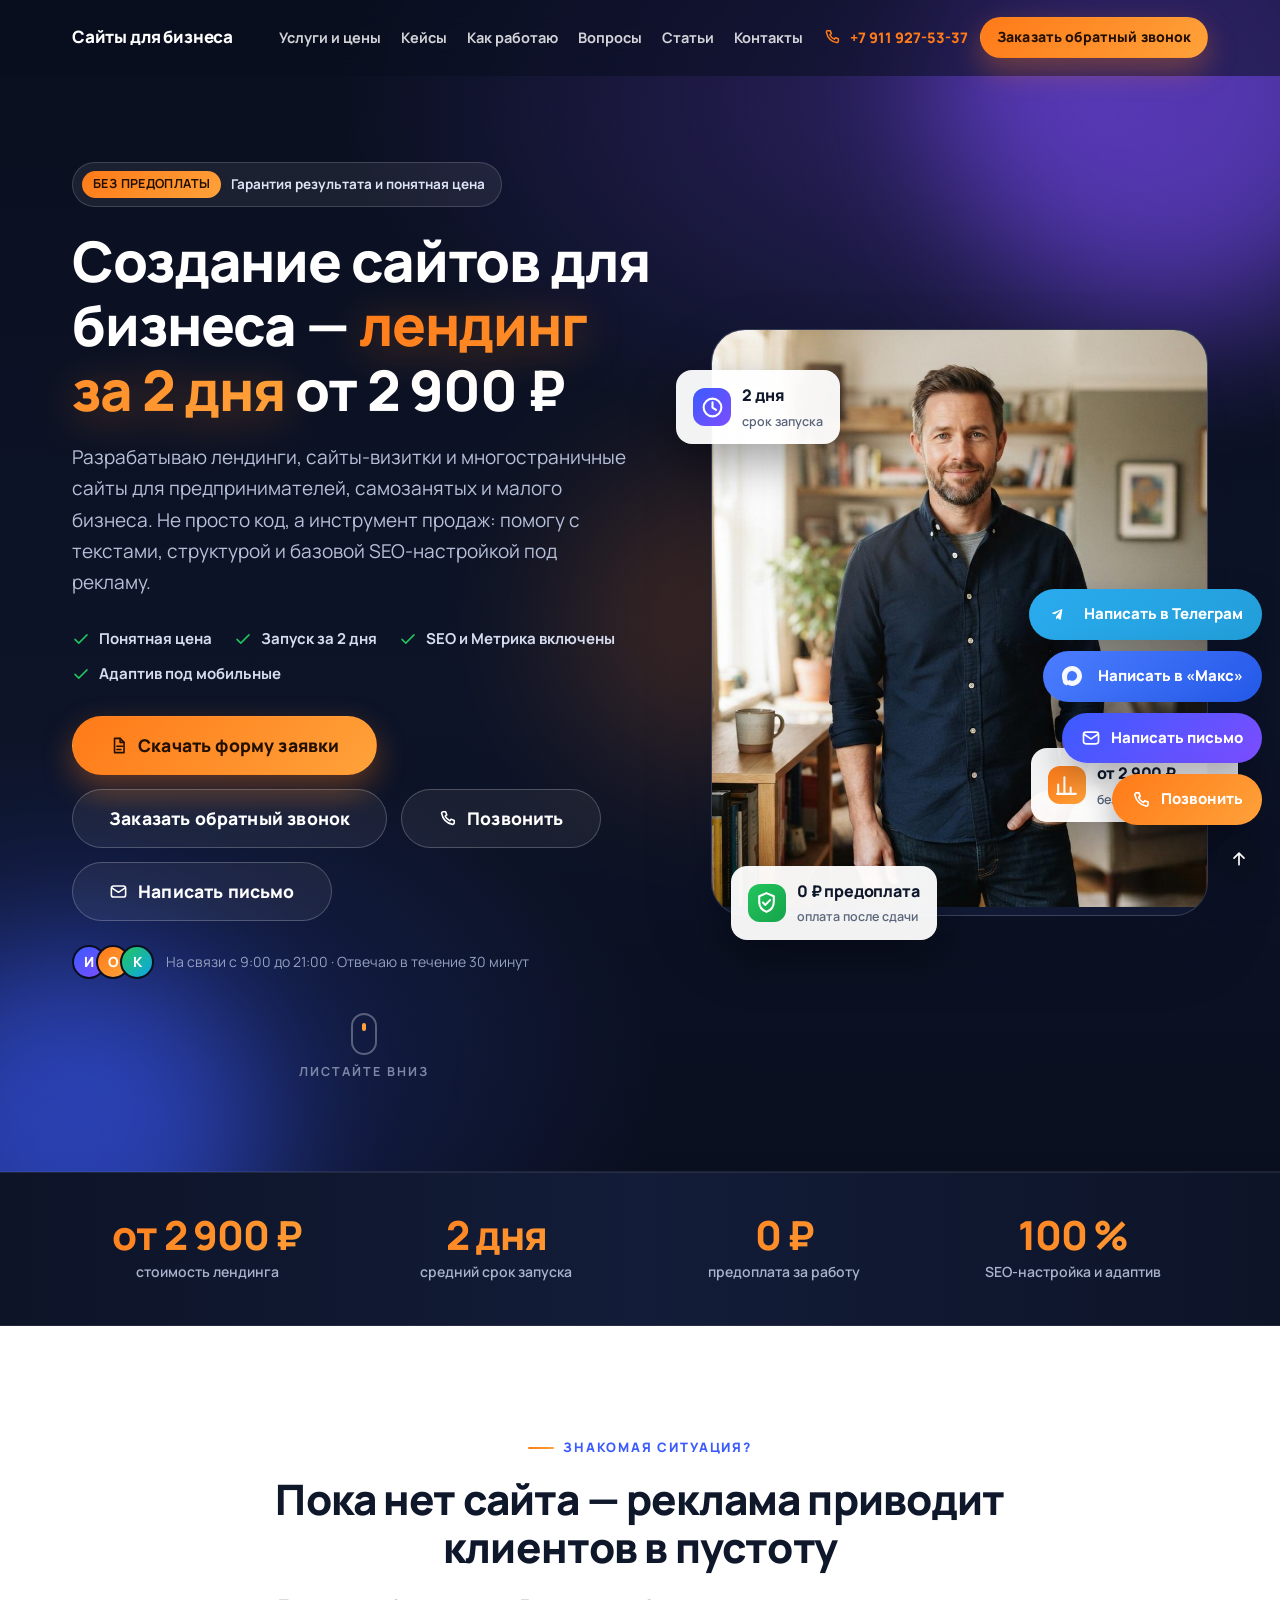
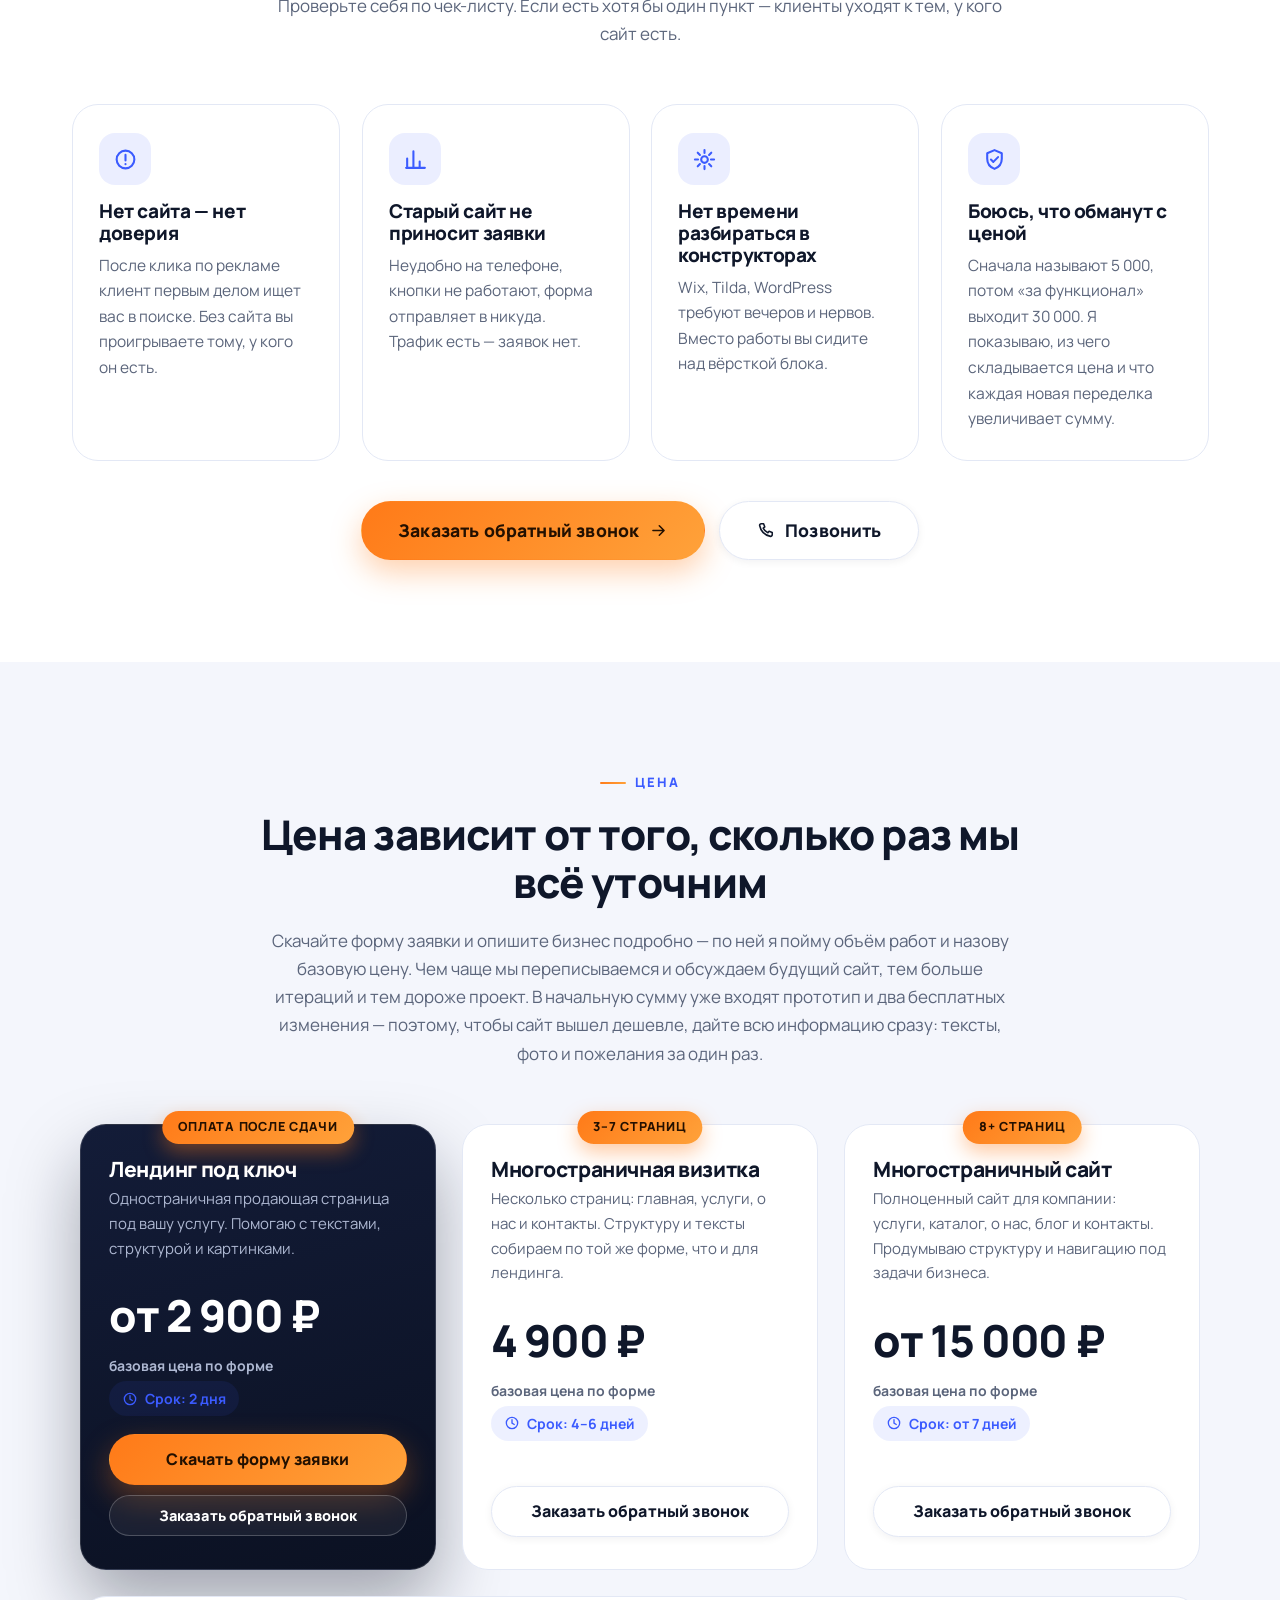
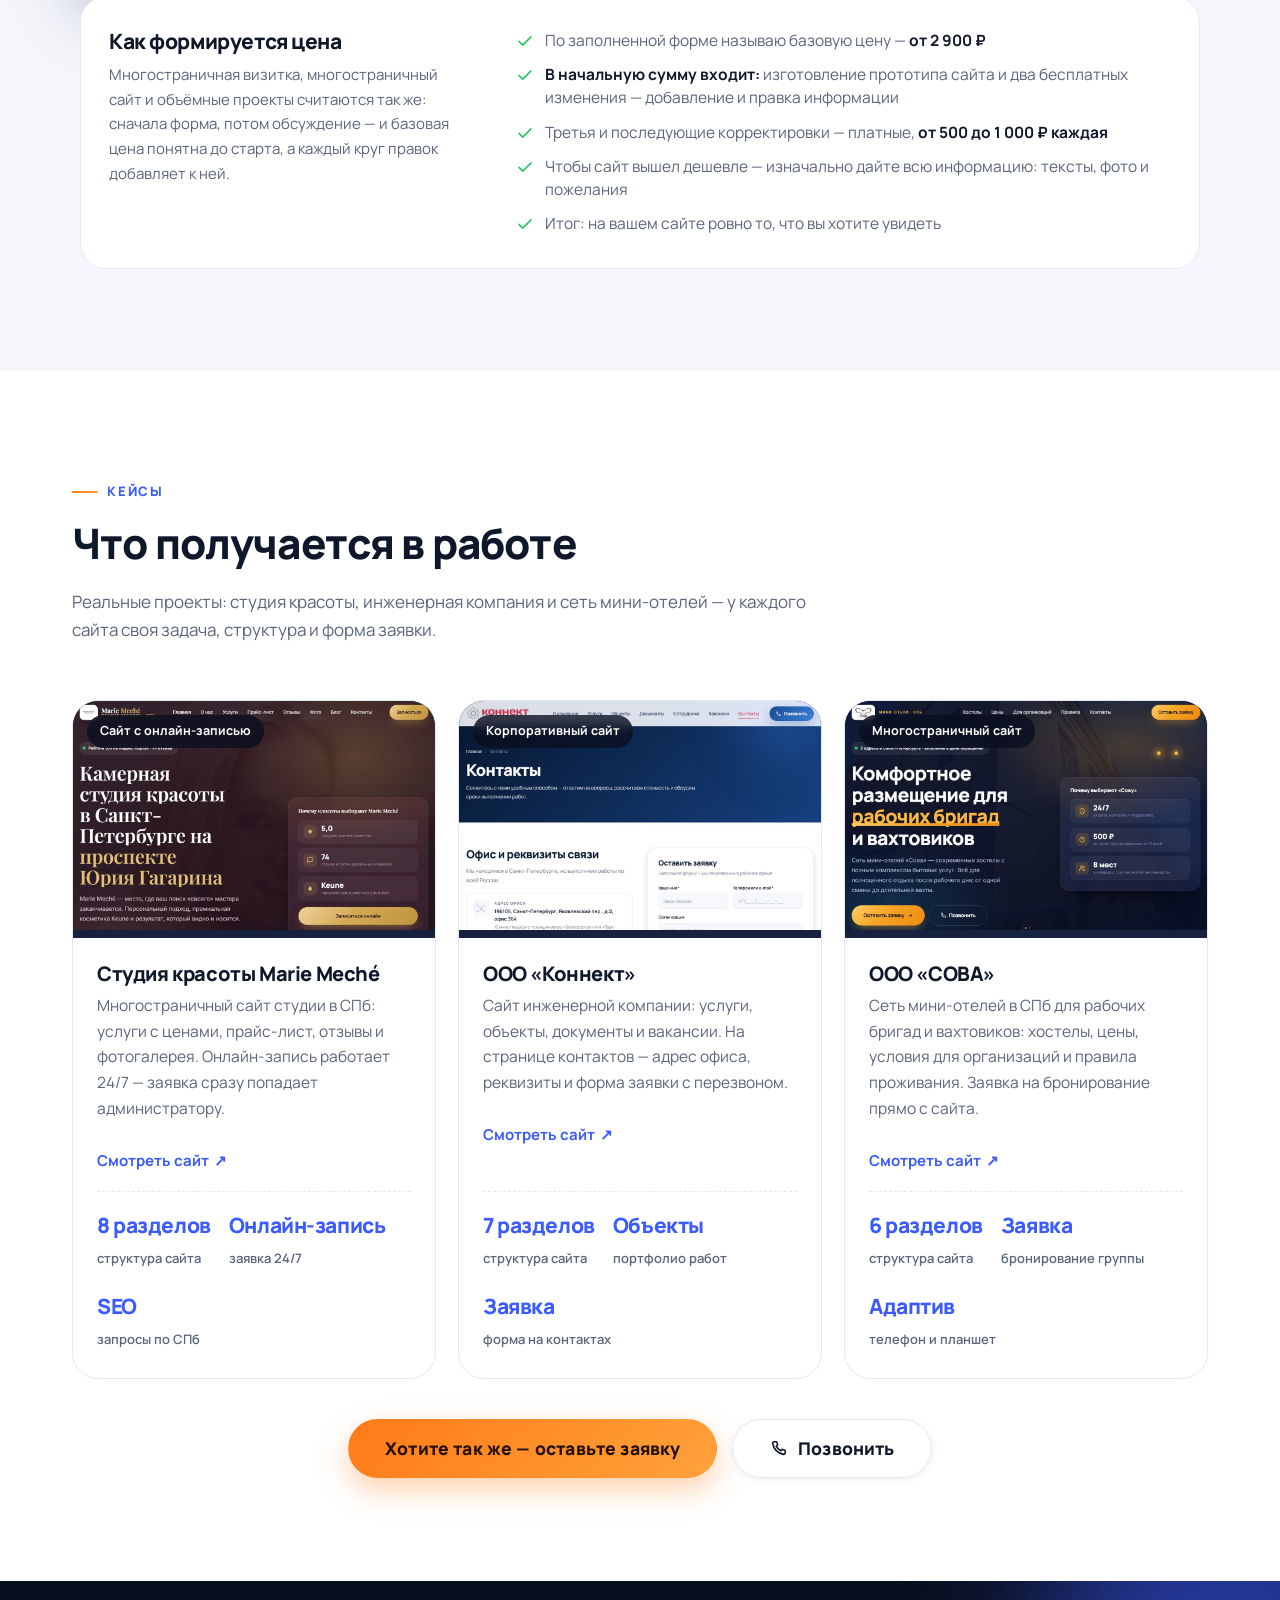
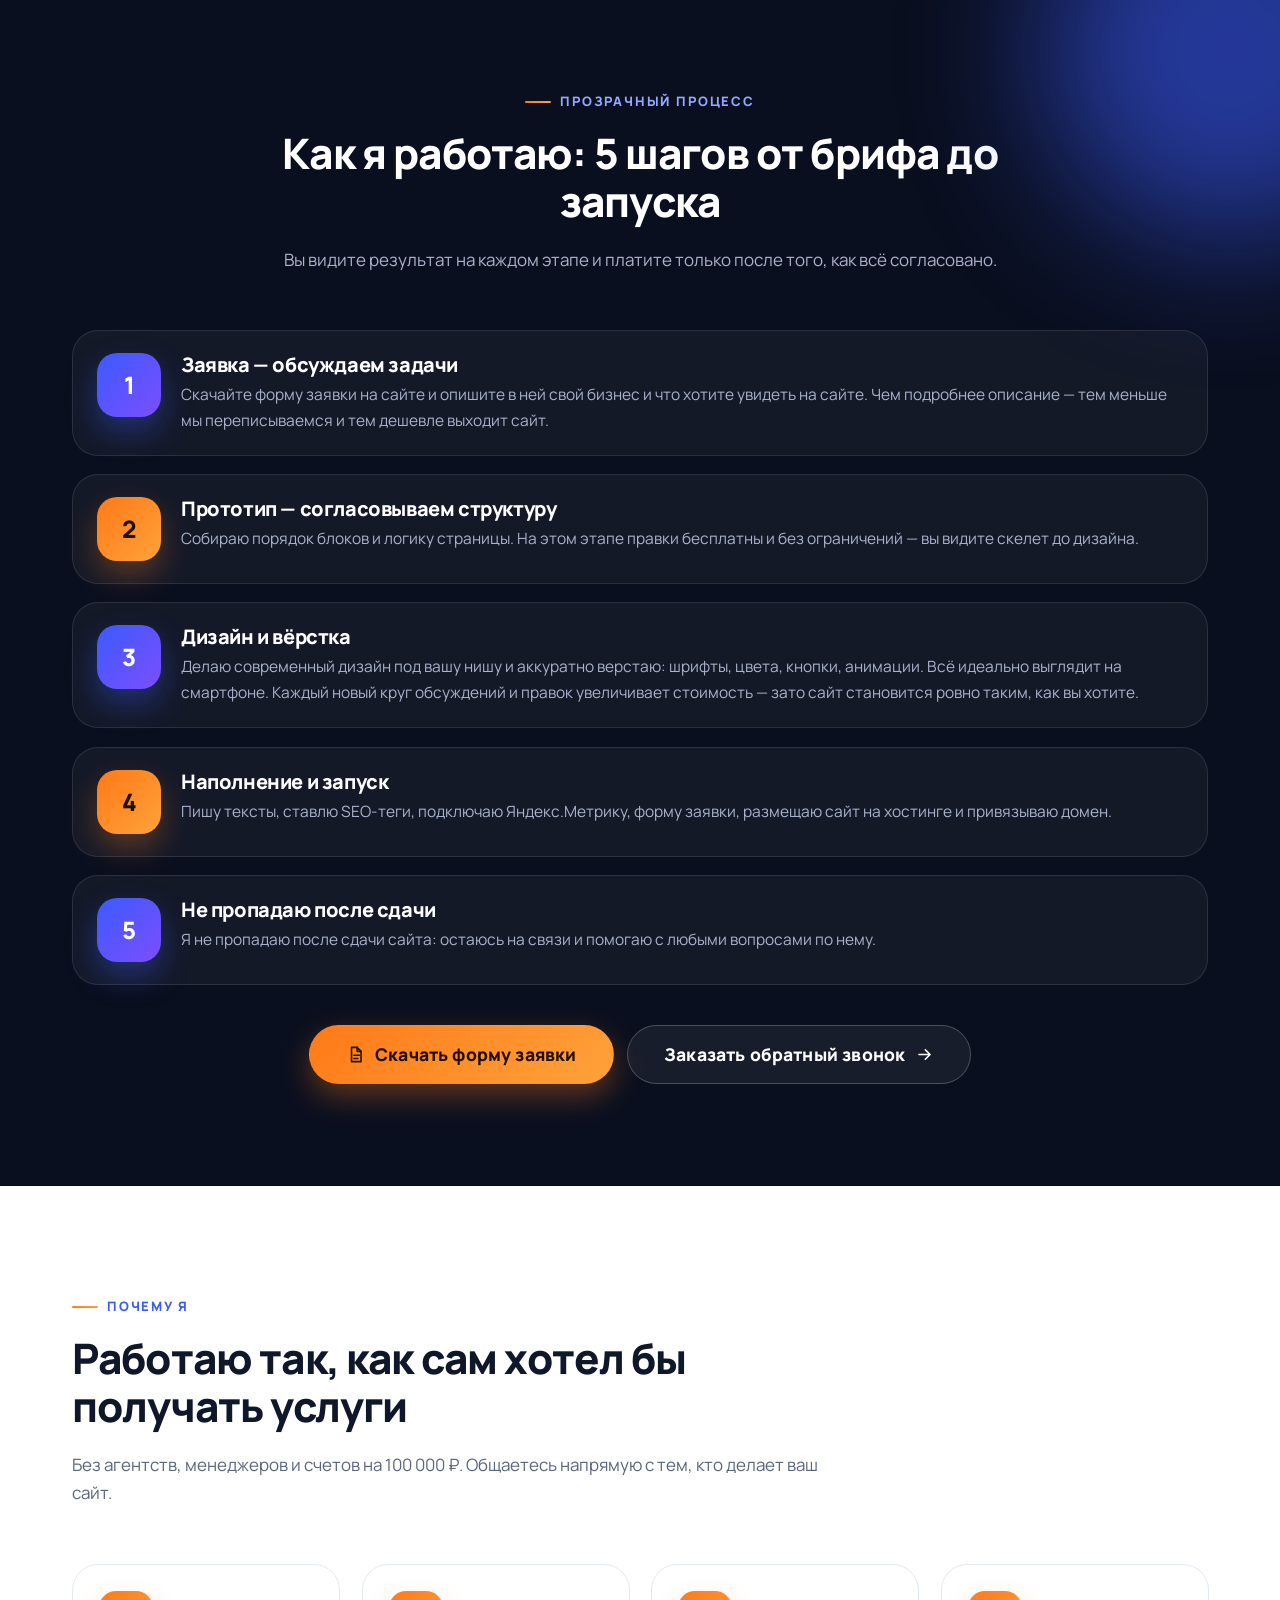
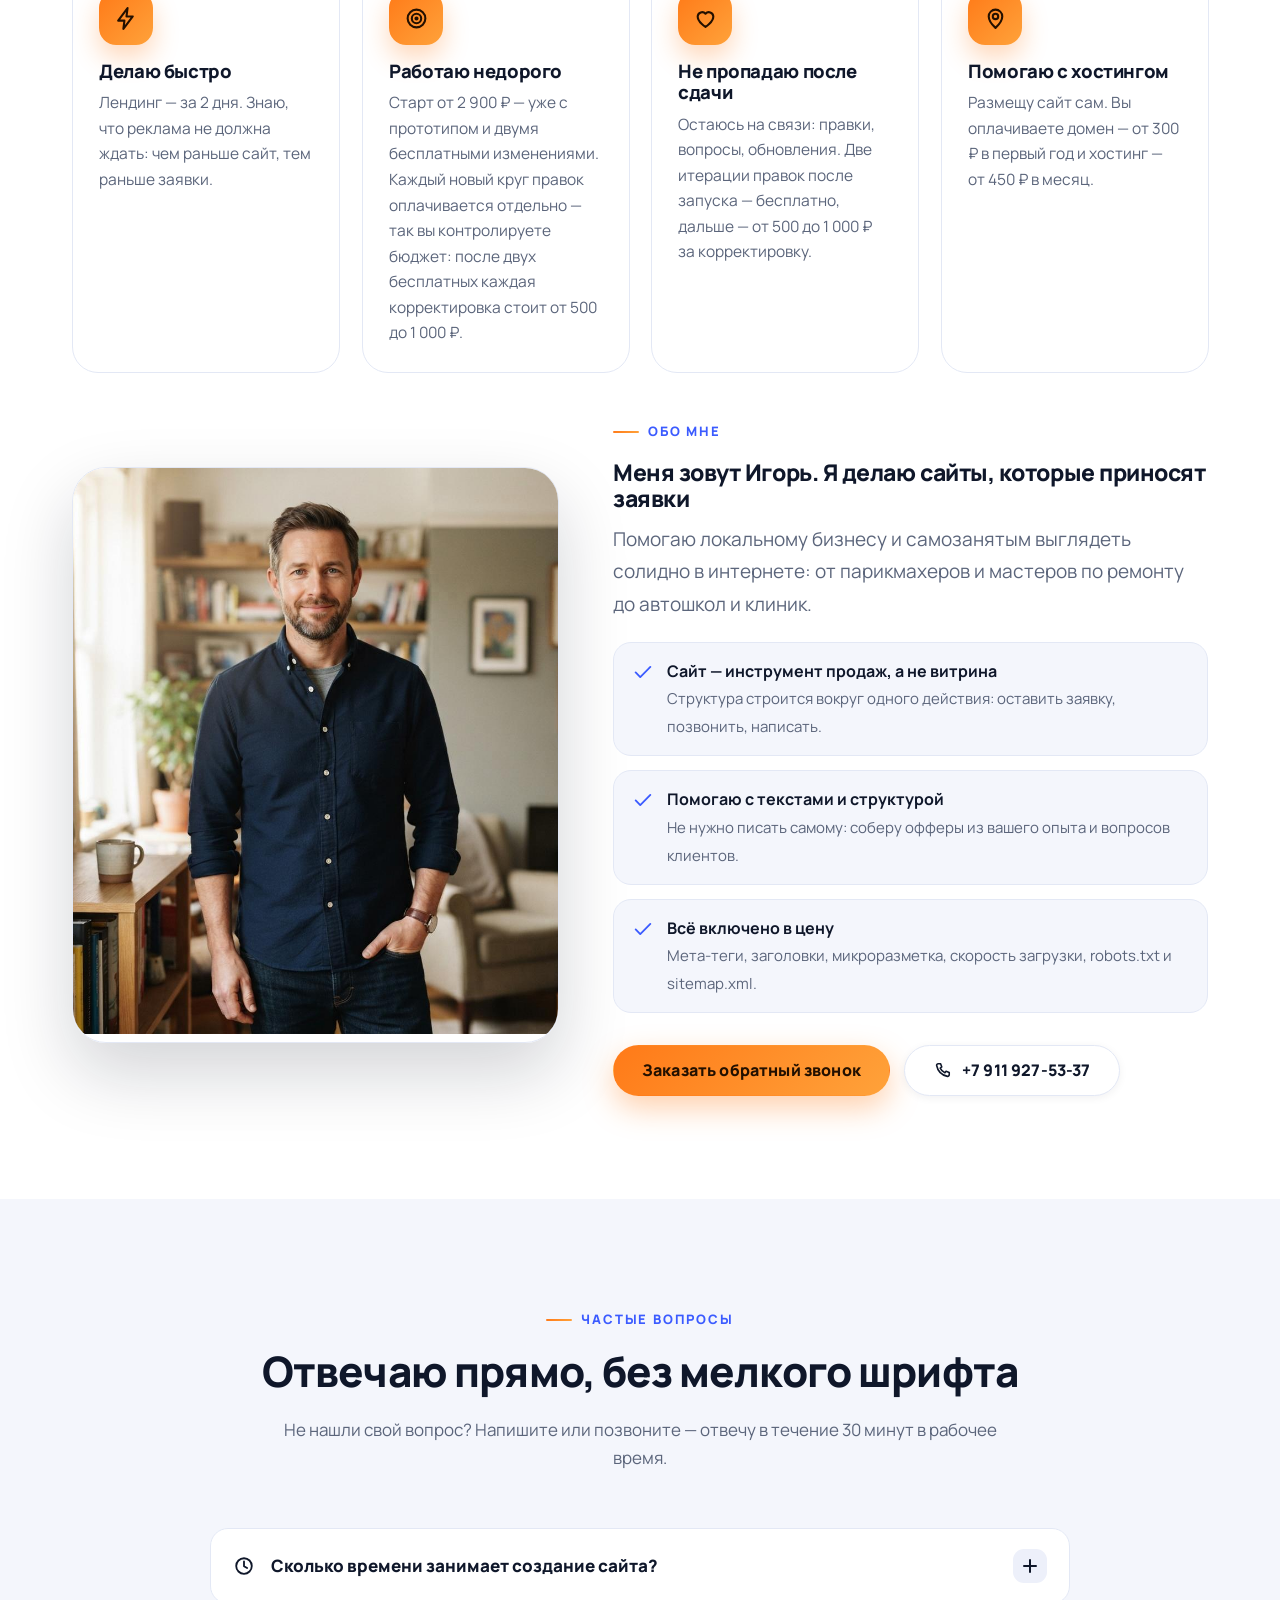
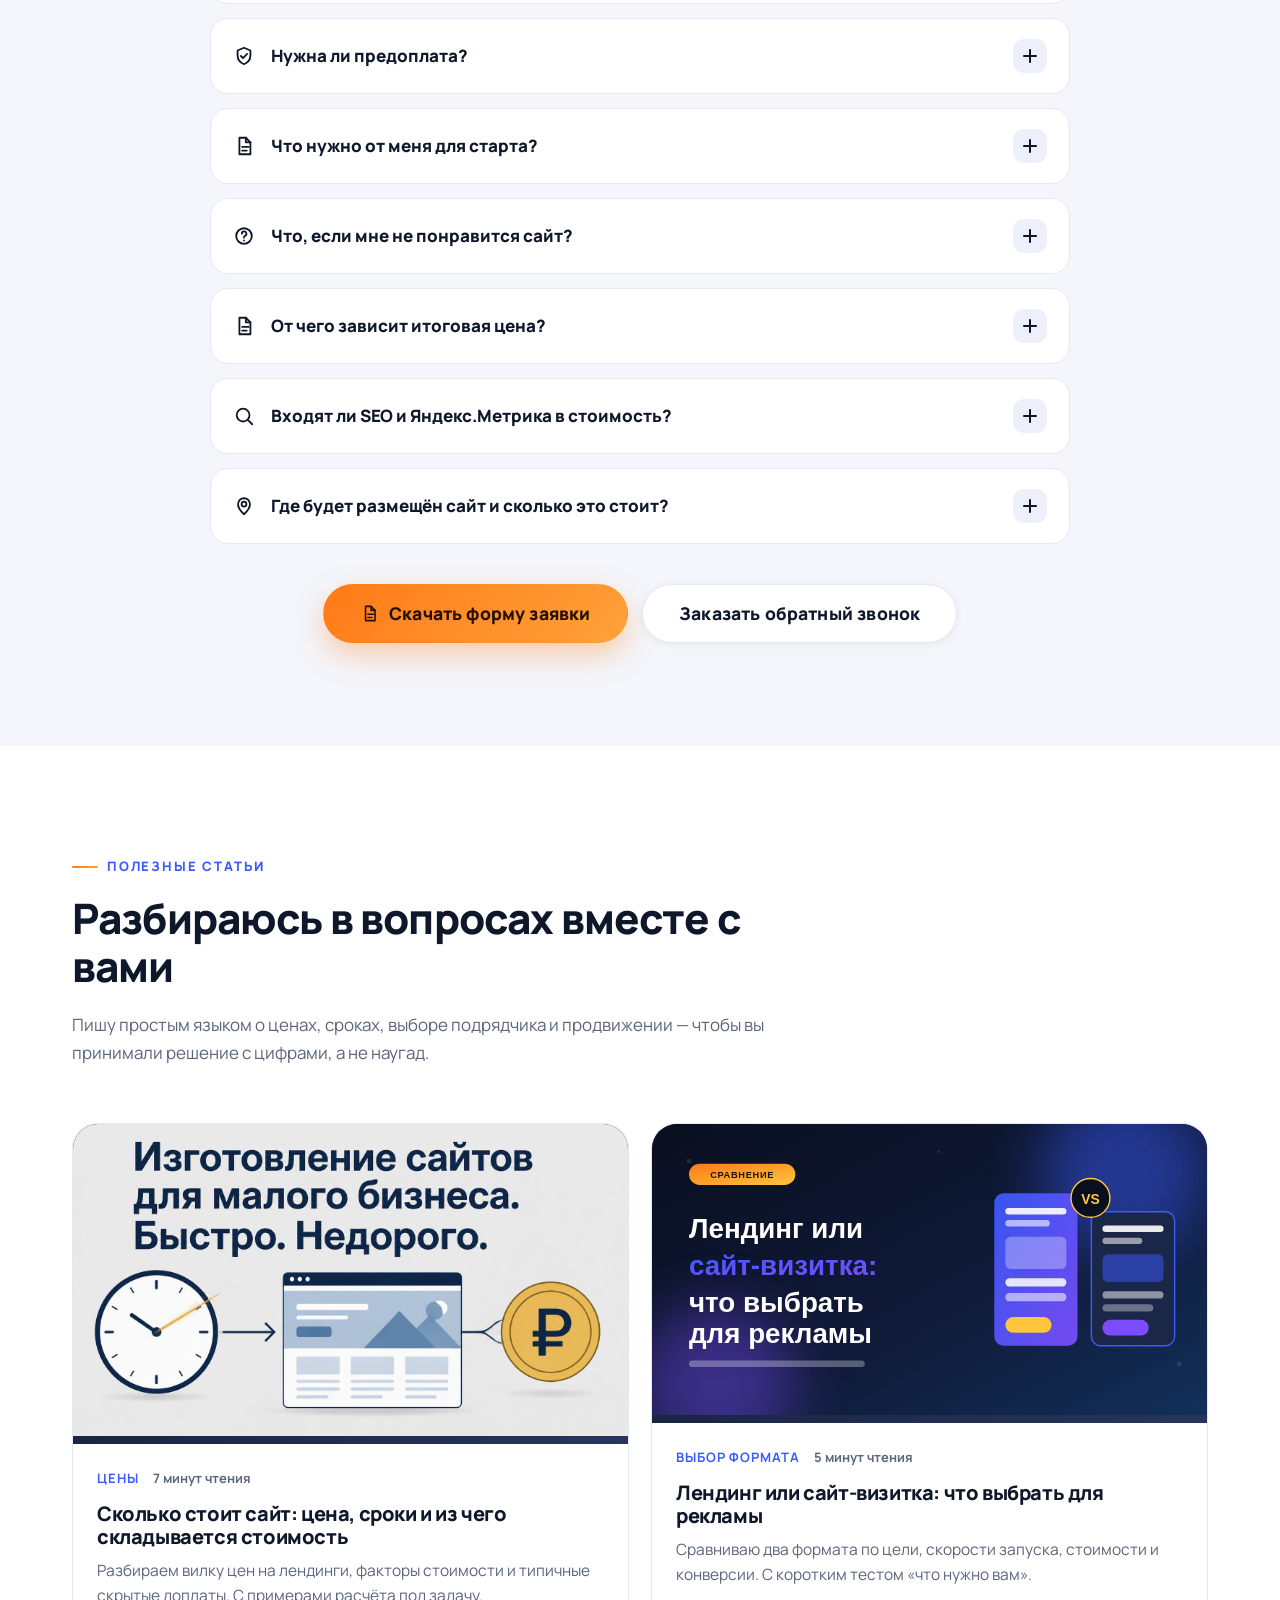
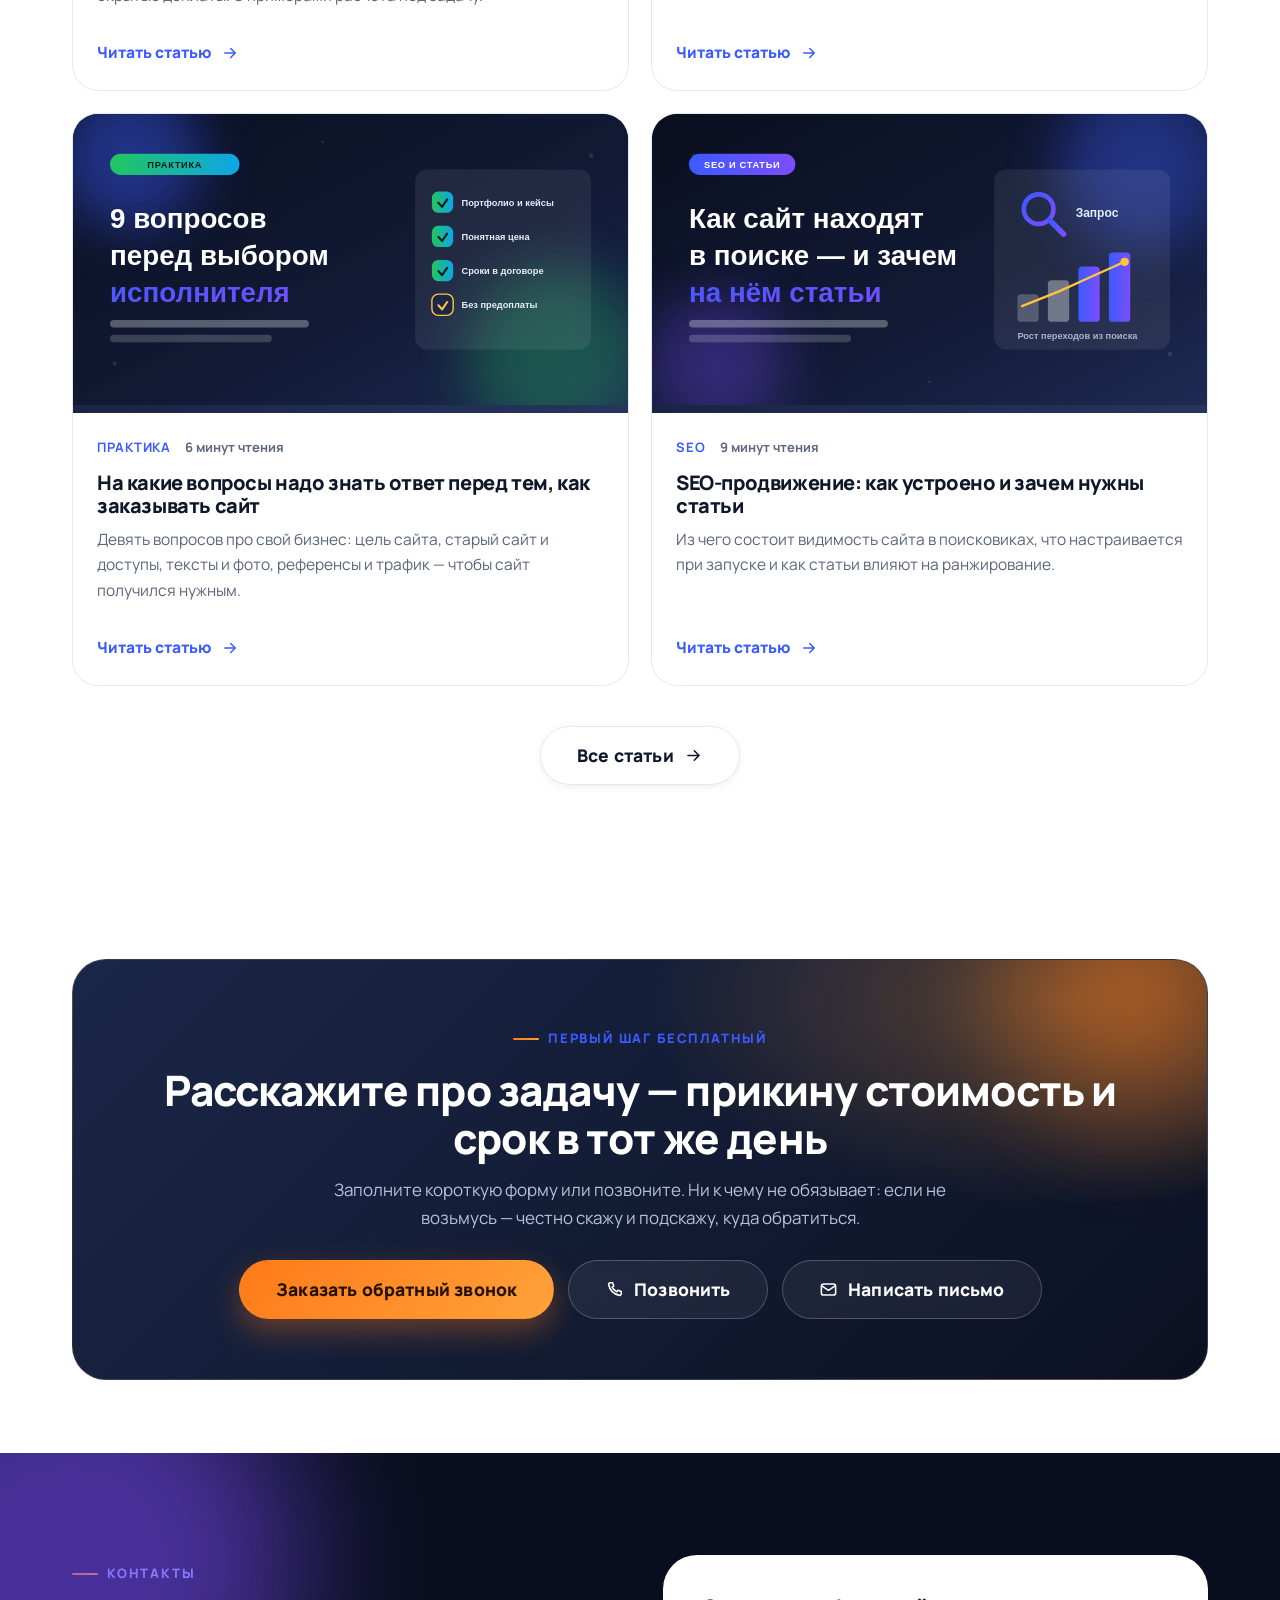
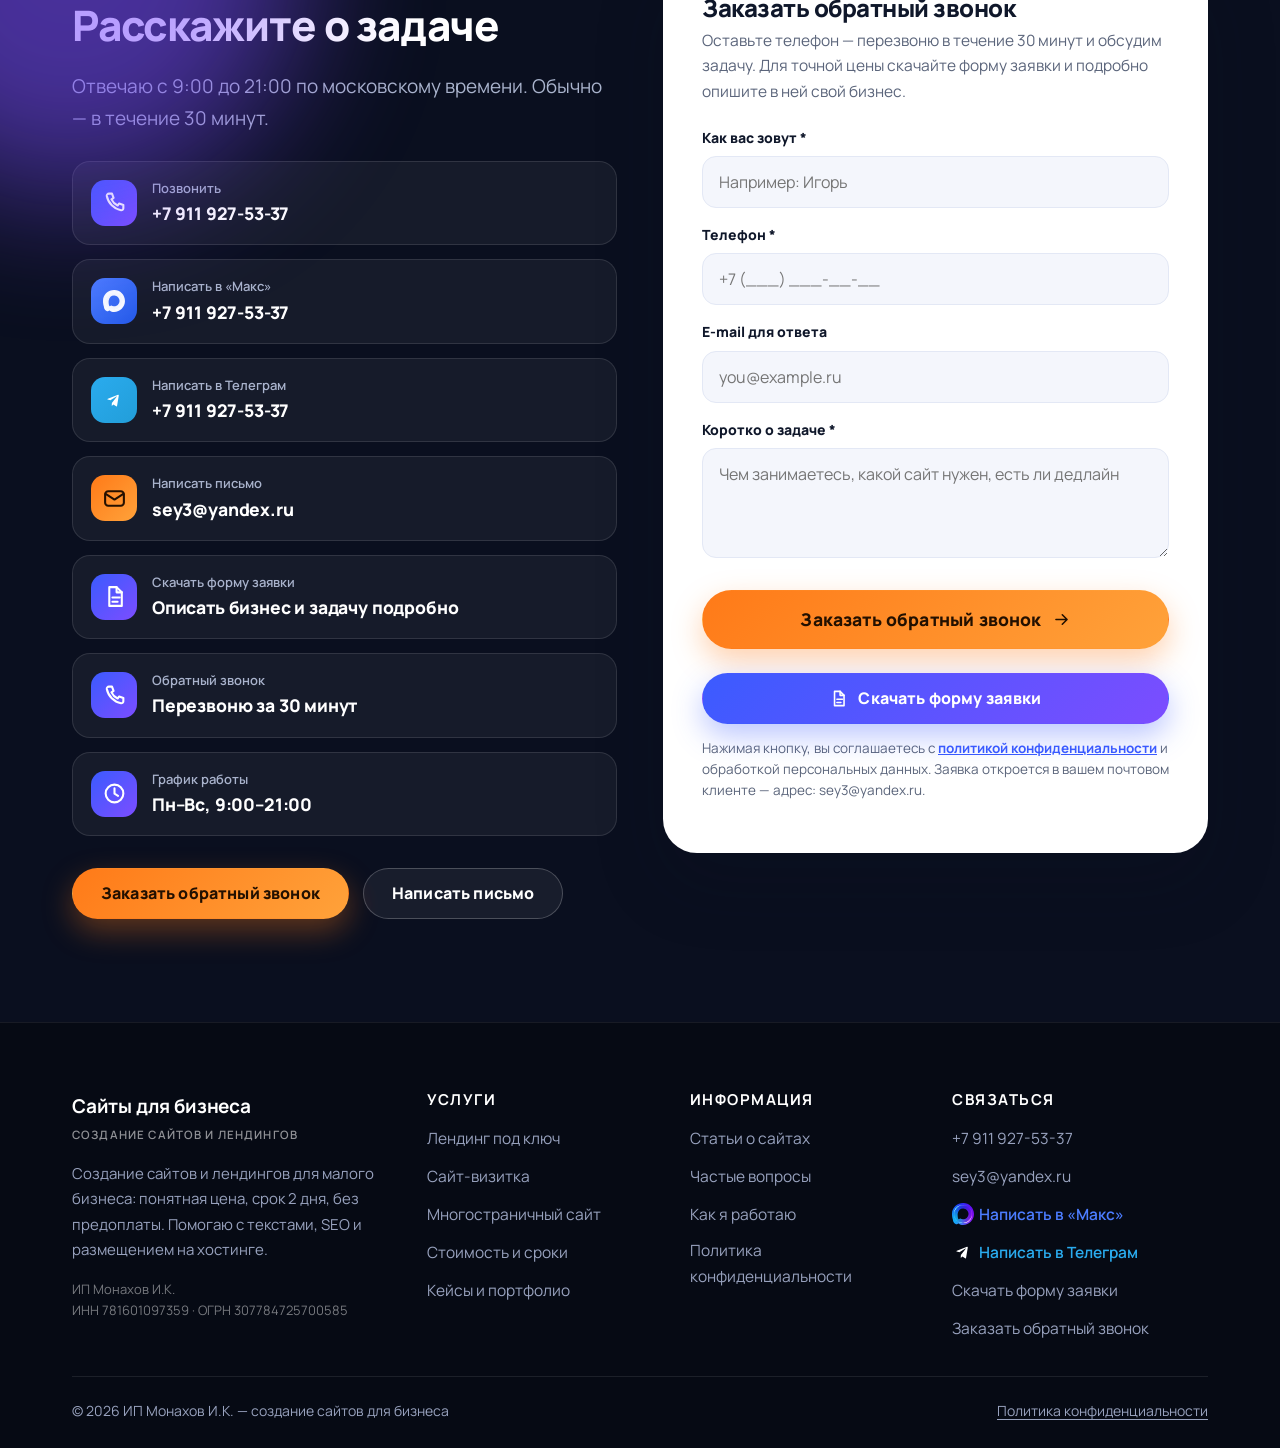
==== commit 43eb6b58: "Add Telegram contact button across the site" ====
--- a/index.html
+++ b/index.html
@@ -846,6 +846,11 @@
                 <div><span>Написать в «Макс»</span><b>+7 911 927-53-37</b></div>
               </a>
 
+              <a class="contact-item contact-item--tg" href="tg://user?id=526599691" target="_blank" rel="noopener">
+                <i><img class="telegram-logo" src="img/telegram-logo.svg" alt="" width="22" height="22"></i>
+                <div><span>Написать в Телеграм</span><b>+7 911 927-53-37</b></div>
+              </a>
+
               <a class="contact-item contact-item--mail" href="mailto:sey3@yandex.ru">
                 <i><svg class="icon" aria-hidden="true"><use href="#i-mail"/></svg></i>
                 <div><span>Написать письмо</span><b>sey3@yandex.ru</b></div>
@@ -928,6 +933,7 @@
                 <div class="btn-row center mt-24">
                   <a class="btn btn--outline btn--sm" href="tel:+79119275337">Позвонить</a>
                   <a class="btn btn--max btn--sm" href="https://web.max.ru/79119275337" target="_blank" rel="noopener"><img class="max-logo" src="img/max-logo.svg" alt="" width="22" height="22">Написать в «Макс»</a>
+                  <a class="btn btn--tg btn--sm" href="tg://user?id=526599691" target="_blank" rel="noopener"><img class="telegram-logo" src="img/telegram-logo.svg" alt="" width="22" height="22">Написать в Телеграм</a>
                 </div>
               </div>
             </form>
@@ -983,6 +989,7 @@
             <li><a href="tel:+79119275337">+7 911 927-53-37</a></li>
             <li><a href="mailto:sey3@yandex.ru">sey3@yandex.ru</a></li>
             <li><a class="link-max" href="https://web.max.ru/79119275337" target="_blank" rel="noopener"><img class="max-logo" src="img/max-logo.svg" alt="" width="22" height="22">Написать в «Макс»</a></li>
+            <li><a class="link-tg" href="tg://user?id=526599691" target="_blank" rel="noopener"><img class="telegram-logo" src="img/telegram-logo.svg" alt="" width="22" height="22">Написать в Телеграм</a></li>
             <li><a href="files/forma-zayavki.docx" download>Скачать форму заявки</a></li>
             <li><a href="#form" data-modal-open>Заказать обратный звонок</a></li>
           </ul>
@@ -998,6 +1005,9 @@
 
   <!-- ===================== ПЛАВАЮЩИЕ КНОПКИ ===================== -->
   <div class="fab">
+    <a class="fab__tg" href="tg://user?id=526599691" target="_blank" rel="noopener" aria-label="Написать в Телеграм">
+      <img class="telegram-logo" src="img/telegram-logo.svg" alt="" width="22" height="22"><span class="fab__label">Написать в Телеграм</span>
+    </a>
     <a class="fab__wa" href="https://web.max.ru/79119275337" target="_blank" rel="noopener" aria-label="Написать в «Макс»">
       <img class="max-logo" src="img/max-logo.svg" alt="" width="22" height="22"><span class="fab__label">Написать в «Макс»</span>
     </a>
@@ -1057,6 +1067,7 @@
           <div class="btn-row center mt-24">
             <a class="btn btn--outline btn--sm" href="tel:+79119275337">Позвонить</a>
             <a class="btn btn--outline btn--sm" href="https://web.max.ru/79119275337" target="_blank" rel="noopener"><img class="max-logo" src="img/max-logo.svg" alt="" width="22" height="22">Написать в «Макс»</a>
+            <a class="btn btn--tg btn--sm" href="tg://user?id=526599691" target="_blank" rel="noopener"><img class="telegram-logo" src="img/telegram-logo.svg" alt="" width="22" height="22">Написать в Телеграм</a>
           </div>
         </div>
       </form>
--- a/css/style.css
+++ b/css/style.css
@@ -1328,7 +1328,8 @@
 }
 .fab.is-muted .fab__call,
 .fab.is-muted .fab__mail,
-.fab.is-muted .fab__wa {
+.fab.is-muted .fab__wa,
+.fab.is-muted .fab__tg {
   opacity: 0;
   visibility: hidden;
   transform: translateY(16px) scale(.9);
@@ -1339,9 +1340,11 @@
 .fab__call { background: var(--cta-grad); color: #241000; }
 .fab__mail { background: var(--brand-grad); }
 .fab__wa { background: linear-gradient(135deg, #4C7DFF, #2459E8); }
-
-/* Фирменный логотип Max рядом со ссылками на мессенджер */
-.max-logo {
+.fab__tg { background: linear-gradient(135deg, #2AABEE, #229ED9); }
+
+/* Логотипы мессенджеров рядом со ссылками */
+.max-logo,
+.telegram-logo {
   width: 22px;
   height: 22px;
   border-radius: 7px;
@@ -1349,21 +1352,27 @@
   vertical-align: -5px;
   flex: none;
 }
-.btn .max-logo { margin-right: 7px; }
-.fab__wa .max-logo { width: 20px; height: 20px; margin-right: 6px; vertical-align: -4px; }
+.telegram-logo { border-radius: 50%; }
+.btn .max-logo,
+.btn .telegram-logo { margin-right: 7px; }
+.fab__wa .max-logo,
+.fab__tg .telegram-logo { width: 20px; height: 20px; margin-right: 6px; vertical-align: -4px; }
 
 .btn--max { background: linear-gradient(135deg, #4C7DFF, #2459E8); color: #fff; border-color: transparent; box-shadow: 0 12px 30px rgba(36, 89, 232, .35); }
 .btn--max:hover { filter: brightness(1.06); box-shadow: 0 18px 38px rgba(36, 89, 232, .45); }
+.btn--tg { background: linear-gradient(135deg, #2AABEE, #229ED9); color: #fff; border-color: transparent; box-shadow: 0 12px 30px rgba(34, 158, 217, .35); }
+.btn--tg:hover { filter: brightness(1.06); box-shadow: 0 18px 38px rgba(34, 158, 217, .45); }
 .link-max { color: #4C7DFF; font-weight: 600; }
 .link-max:hover { color: #6F97FF; }
+.link-tg { color: #2AABEE; font-weight: 600; }
+.link-tg:hover { color: #5BC4F5; }
 
 /* Кнопки-ссылки внутри текста статьи: не красить ссылочным синим и без подчёркивания */
 .prose a.btn { text-decoration: none; }
 .prose a.btn--cta { color: #231000; }
-.prose a.btn--ghost, .prose a.btn--max { color: #fff; }
+.prose a.btn--ghost, .prose a.btn--max, .prose a.btn--tg { color: #fff; }
 .prose a.btn--outline { color: var(--text); }
 .prose a.btn--outline:hover { color: var(--brand); }
-.fab__wa { background: linear-gradient(135deg, #4C7DFF, #2459E8); }
 .fab__top {
   width: 46px;
   height: 46px;
@@ -1775,6 +1784,7 @@
   .fab__call { width: 50px; height: 50px; padding: 0 !important; justify-content: center; }
   .fab__mail { width: 50px; height: 50px; padding: 0 !important; justify-content: center; }
   .fab__wa { width: 50px; height: 50px; padding: 0 !important; justify-content: center; }
+  .fab__tg { width: 50px; height: 50px; padding: 0 !important; justify-content: center; }
 
   .footer__grid { grid-template-columns: 1fr; gap: 26px; }
   .footer__bottom { flex-direction: column; align-items: flex-start; }
@@ -1806,11 +1816,12 @@
   .prose .toc { grid-template-columns: 1fr; }
 }
 
-/* Официальный логотип MAX: на синих фирменных кнопках — белый вариант */
+/* Логотипы мессенджеров: на фирменных кнопках — белый вариант */
 .btn--max .max-logo,
 .fab__wa .max-logo,
 .contact-item--wa .max-logo { filter: brightness(0) invert(1); }
-.link-max .max-logo { margin-right: 5px; }
+.link-max .max-logo,
+.link-tg .telegram-logo { margin-right: 5px; }
 
 /* Карточки кейсов со ссылками на реальные проекты */
 .case__img a { display: block; }
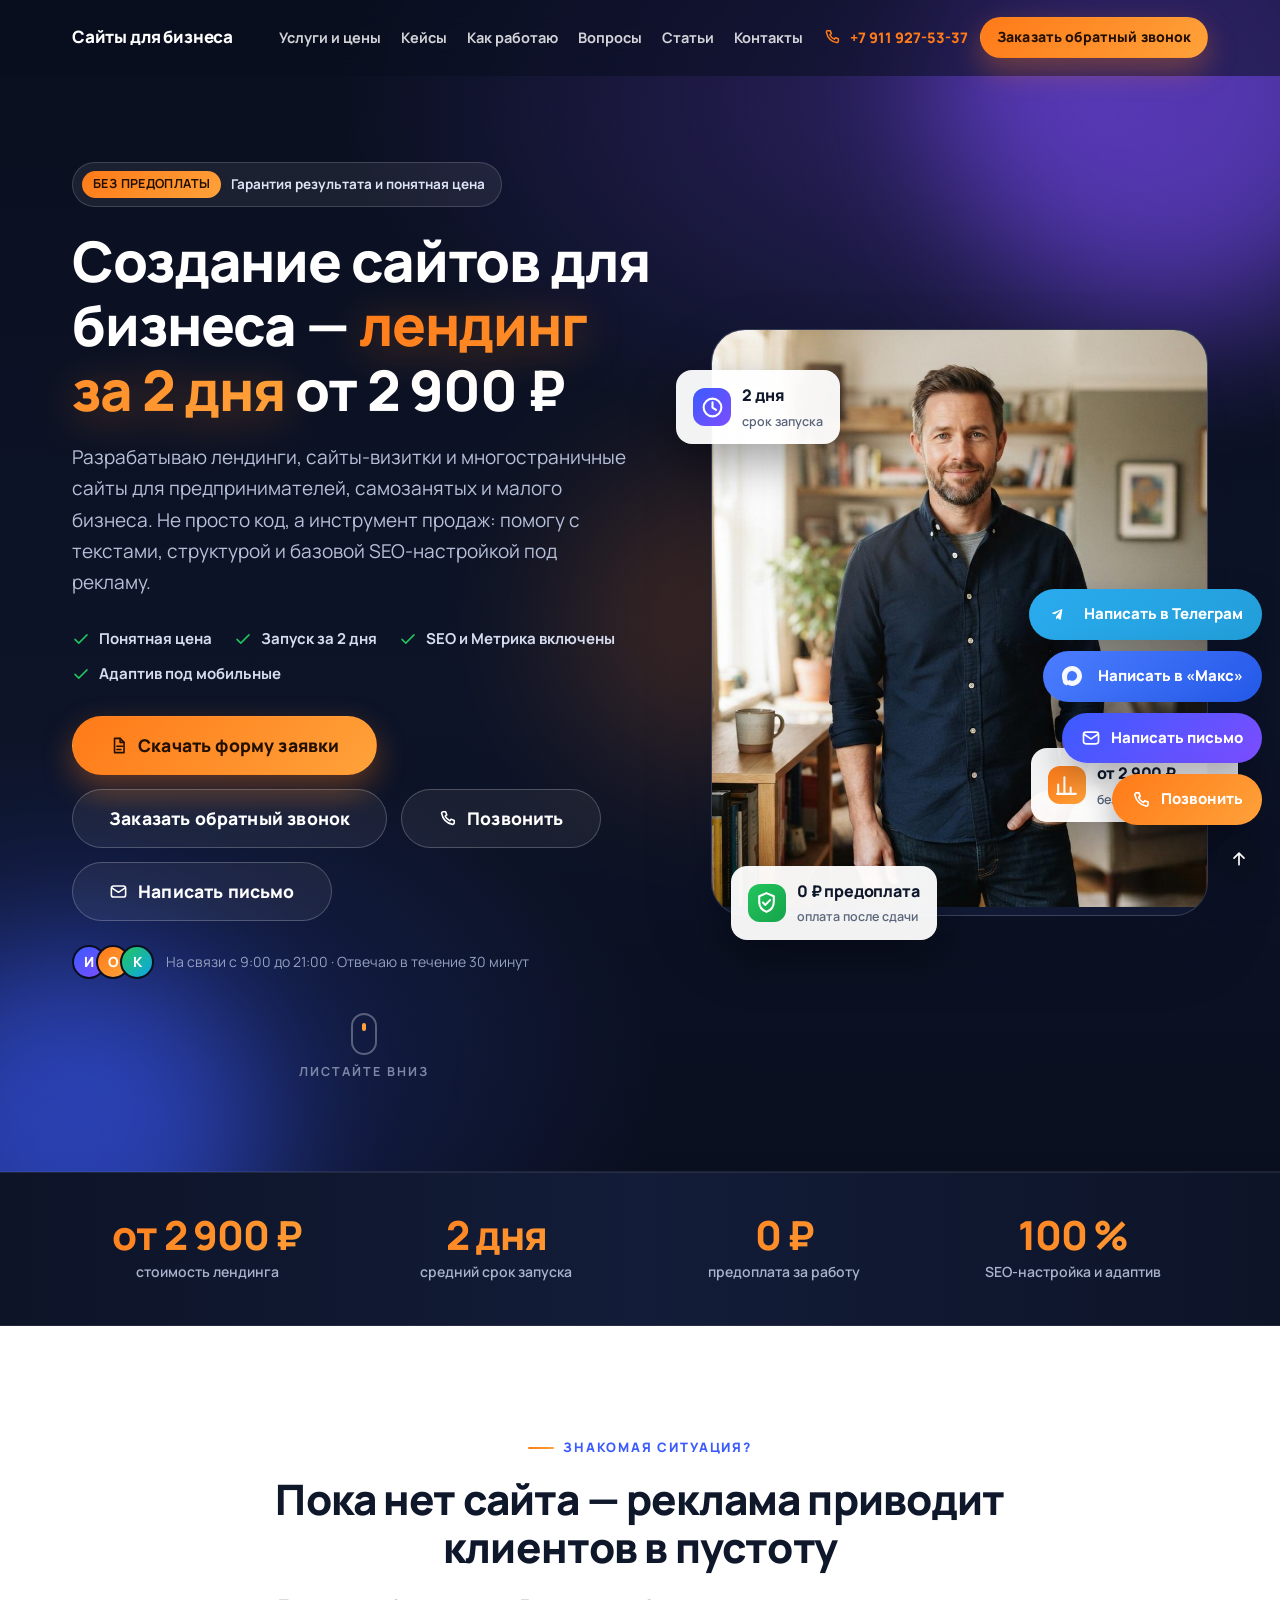
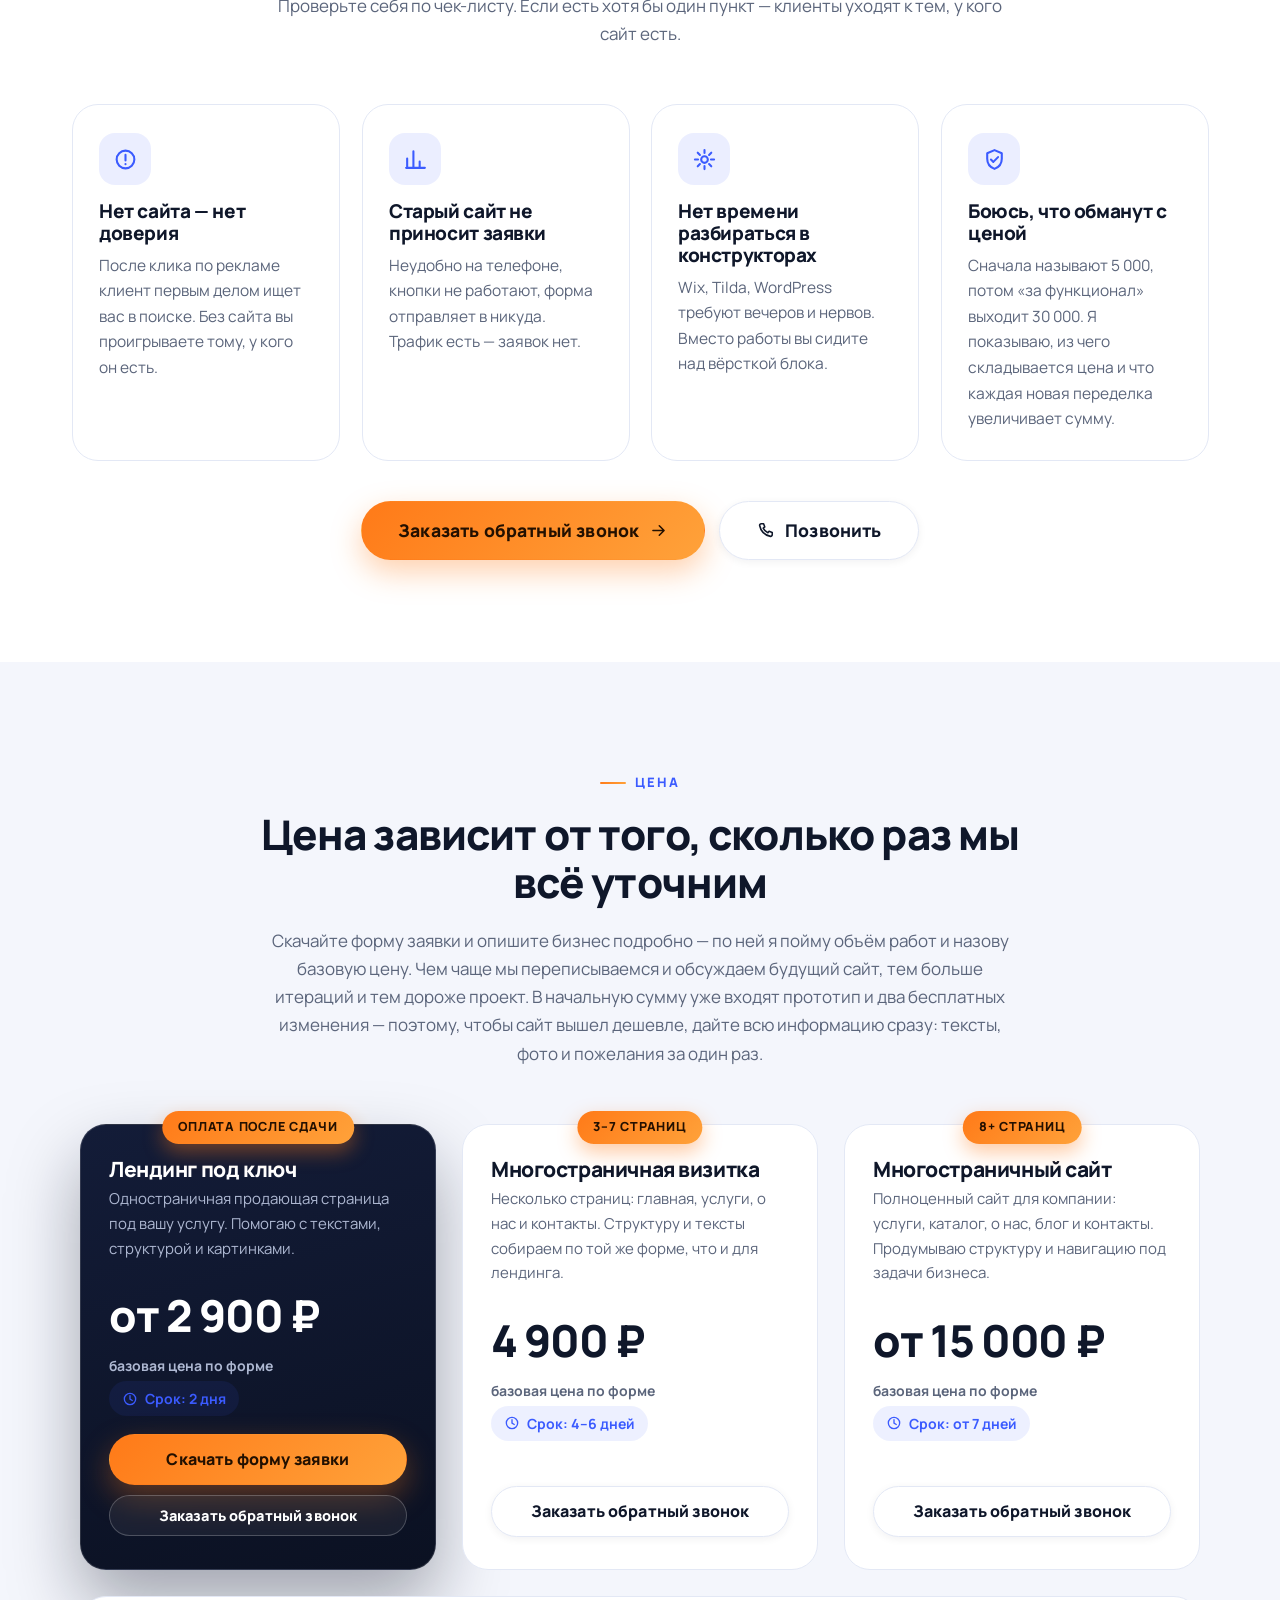
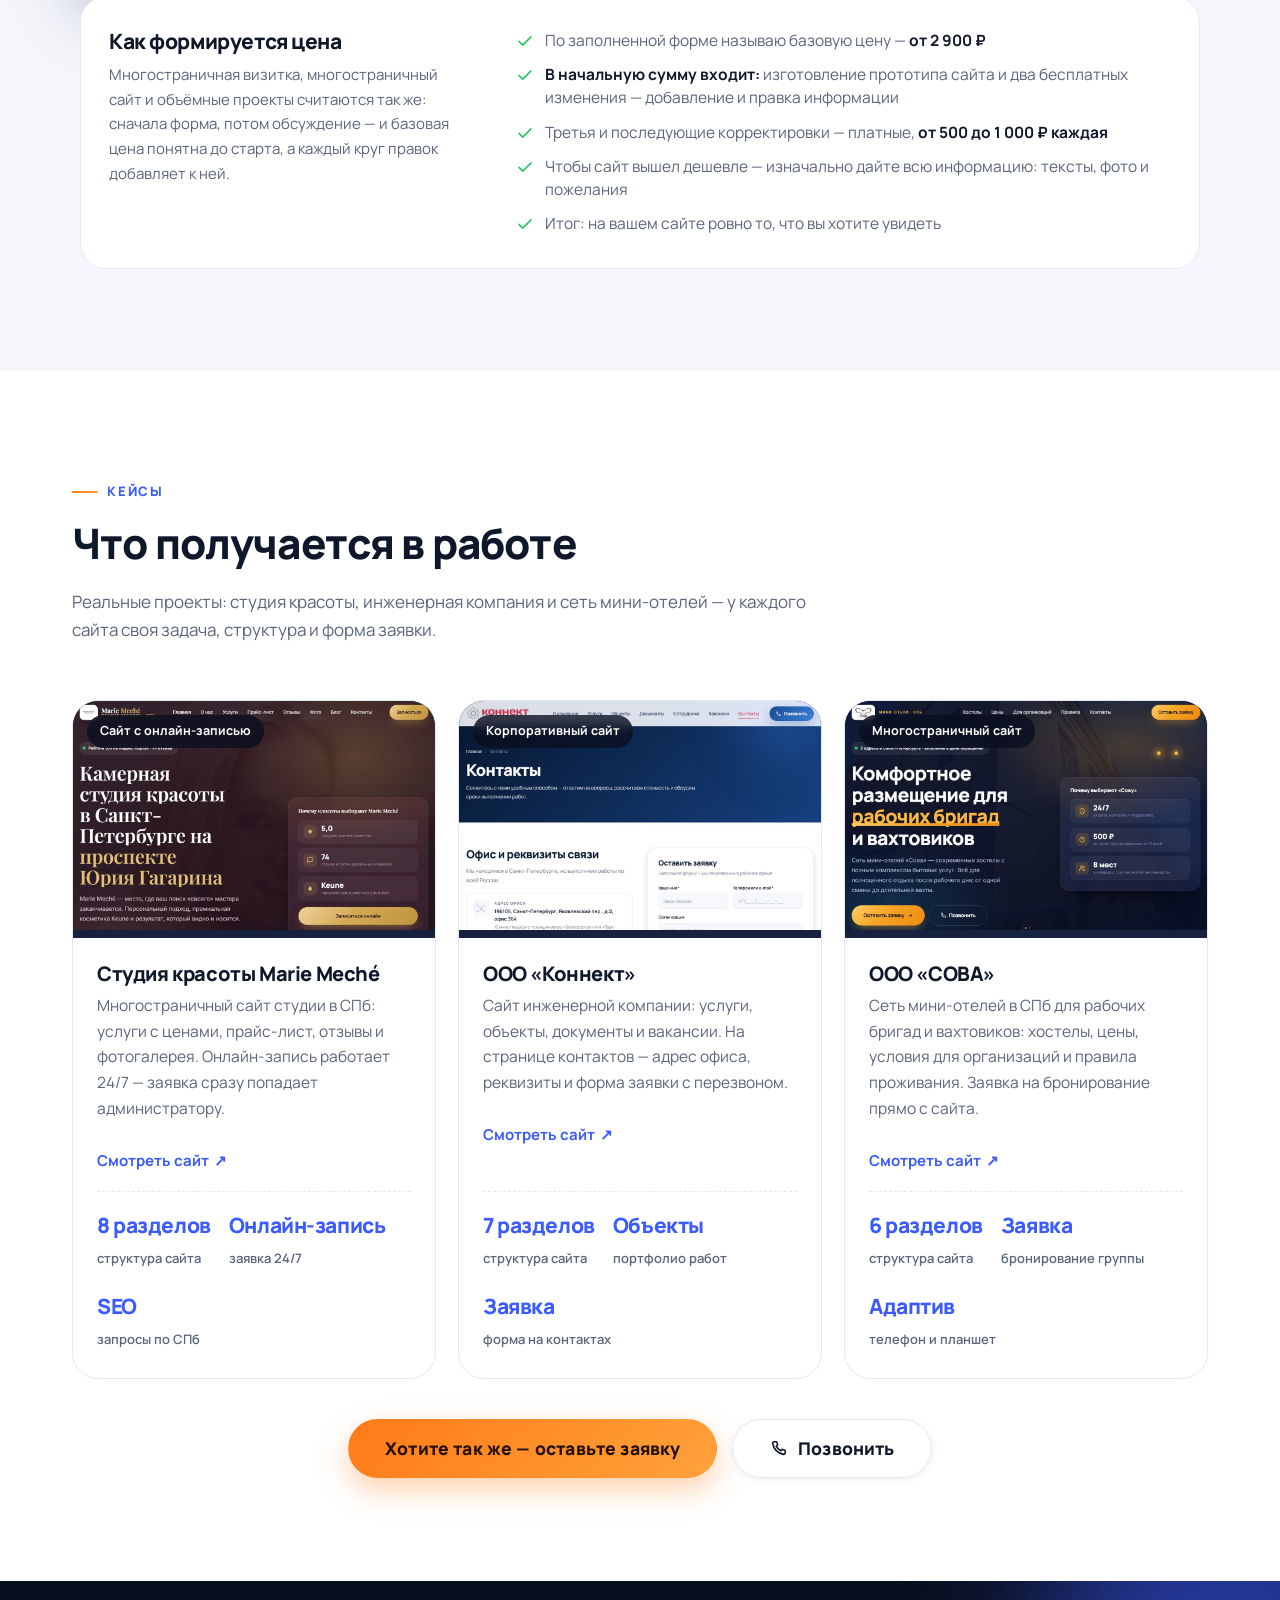
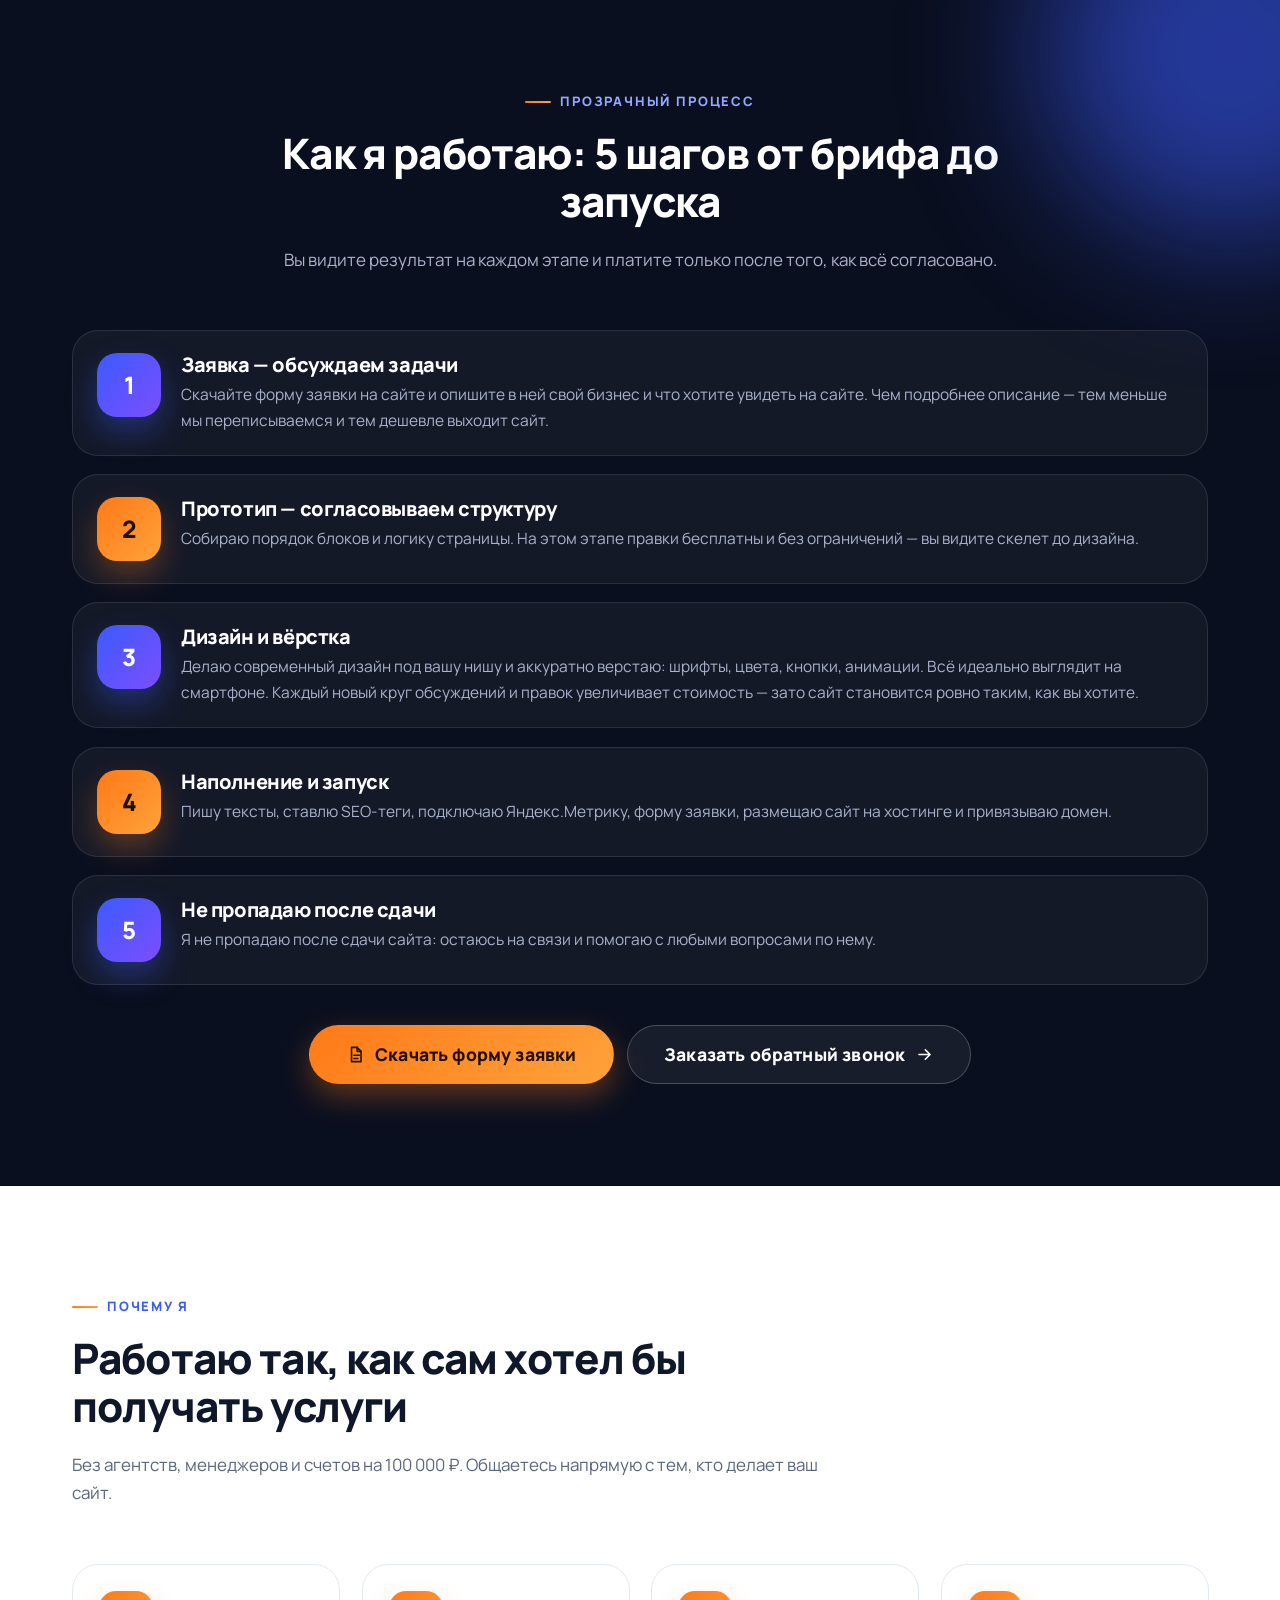
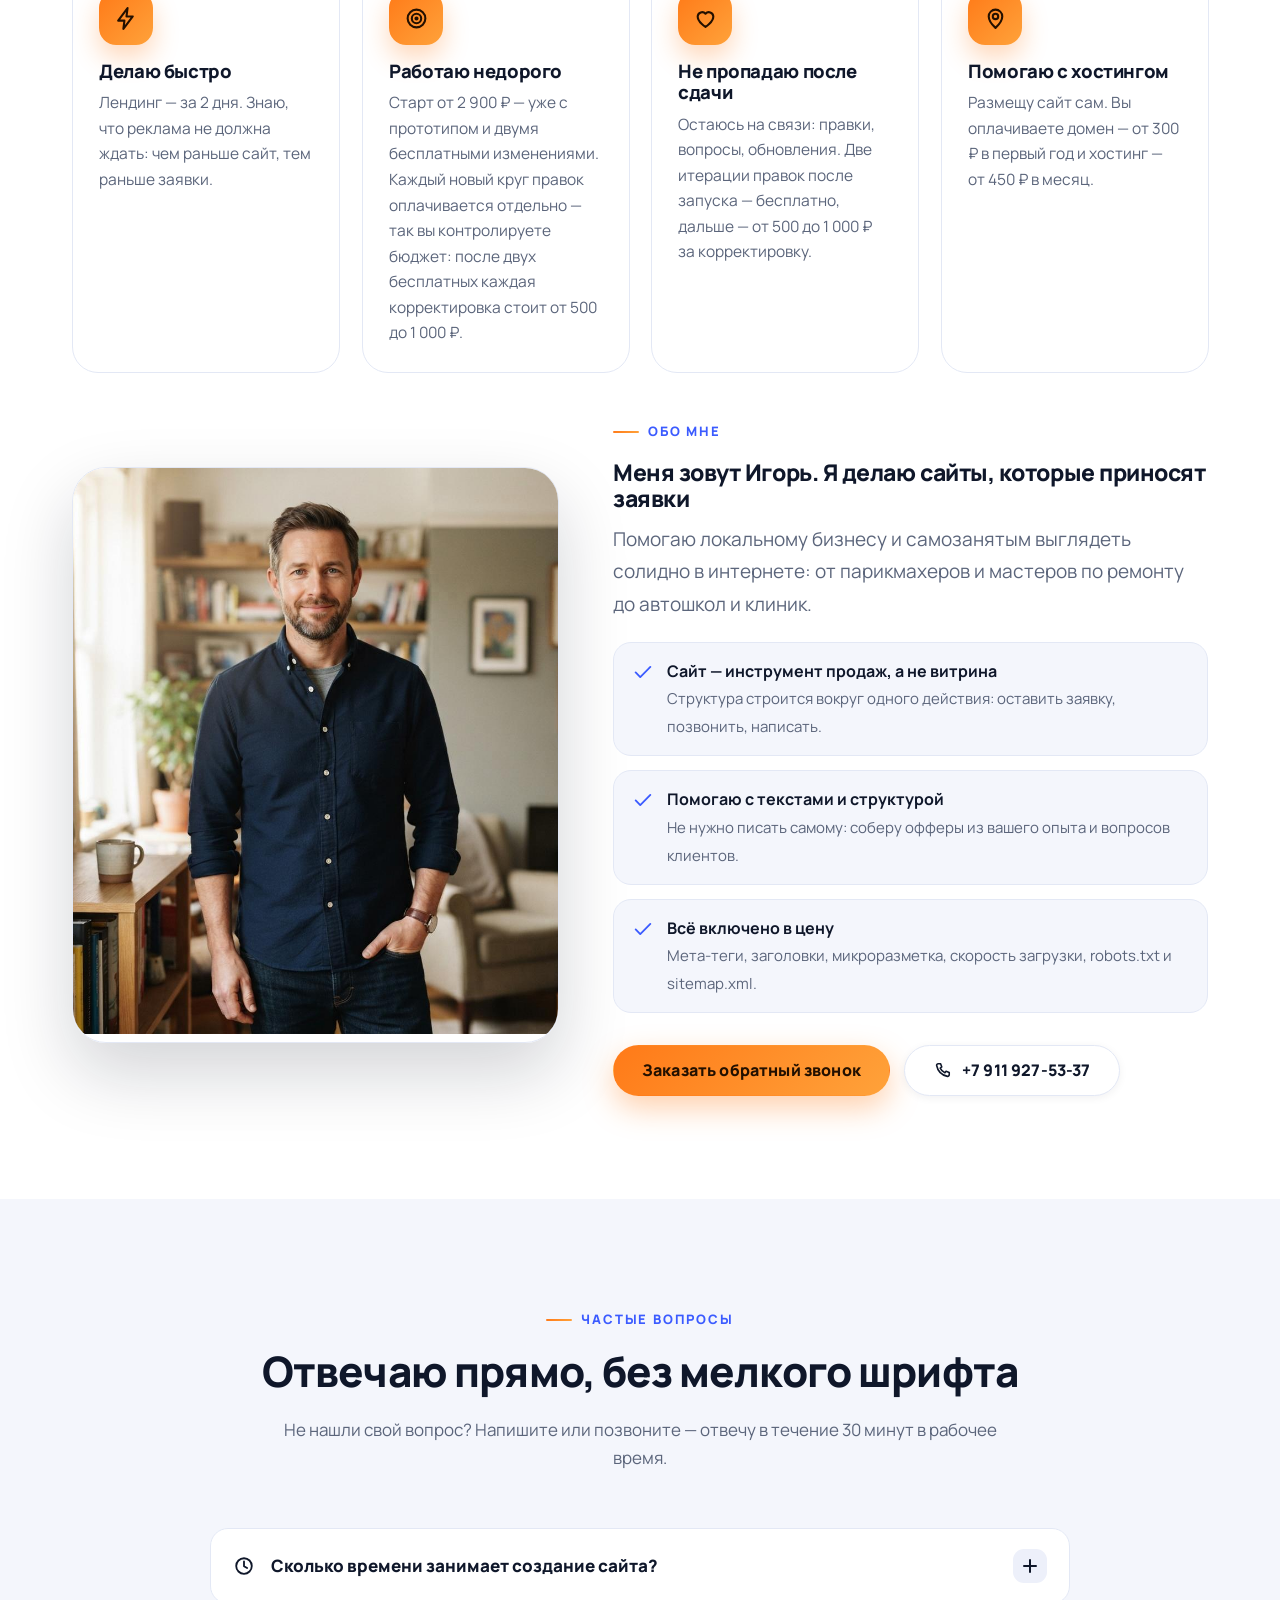
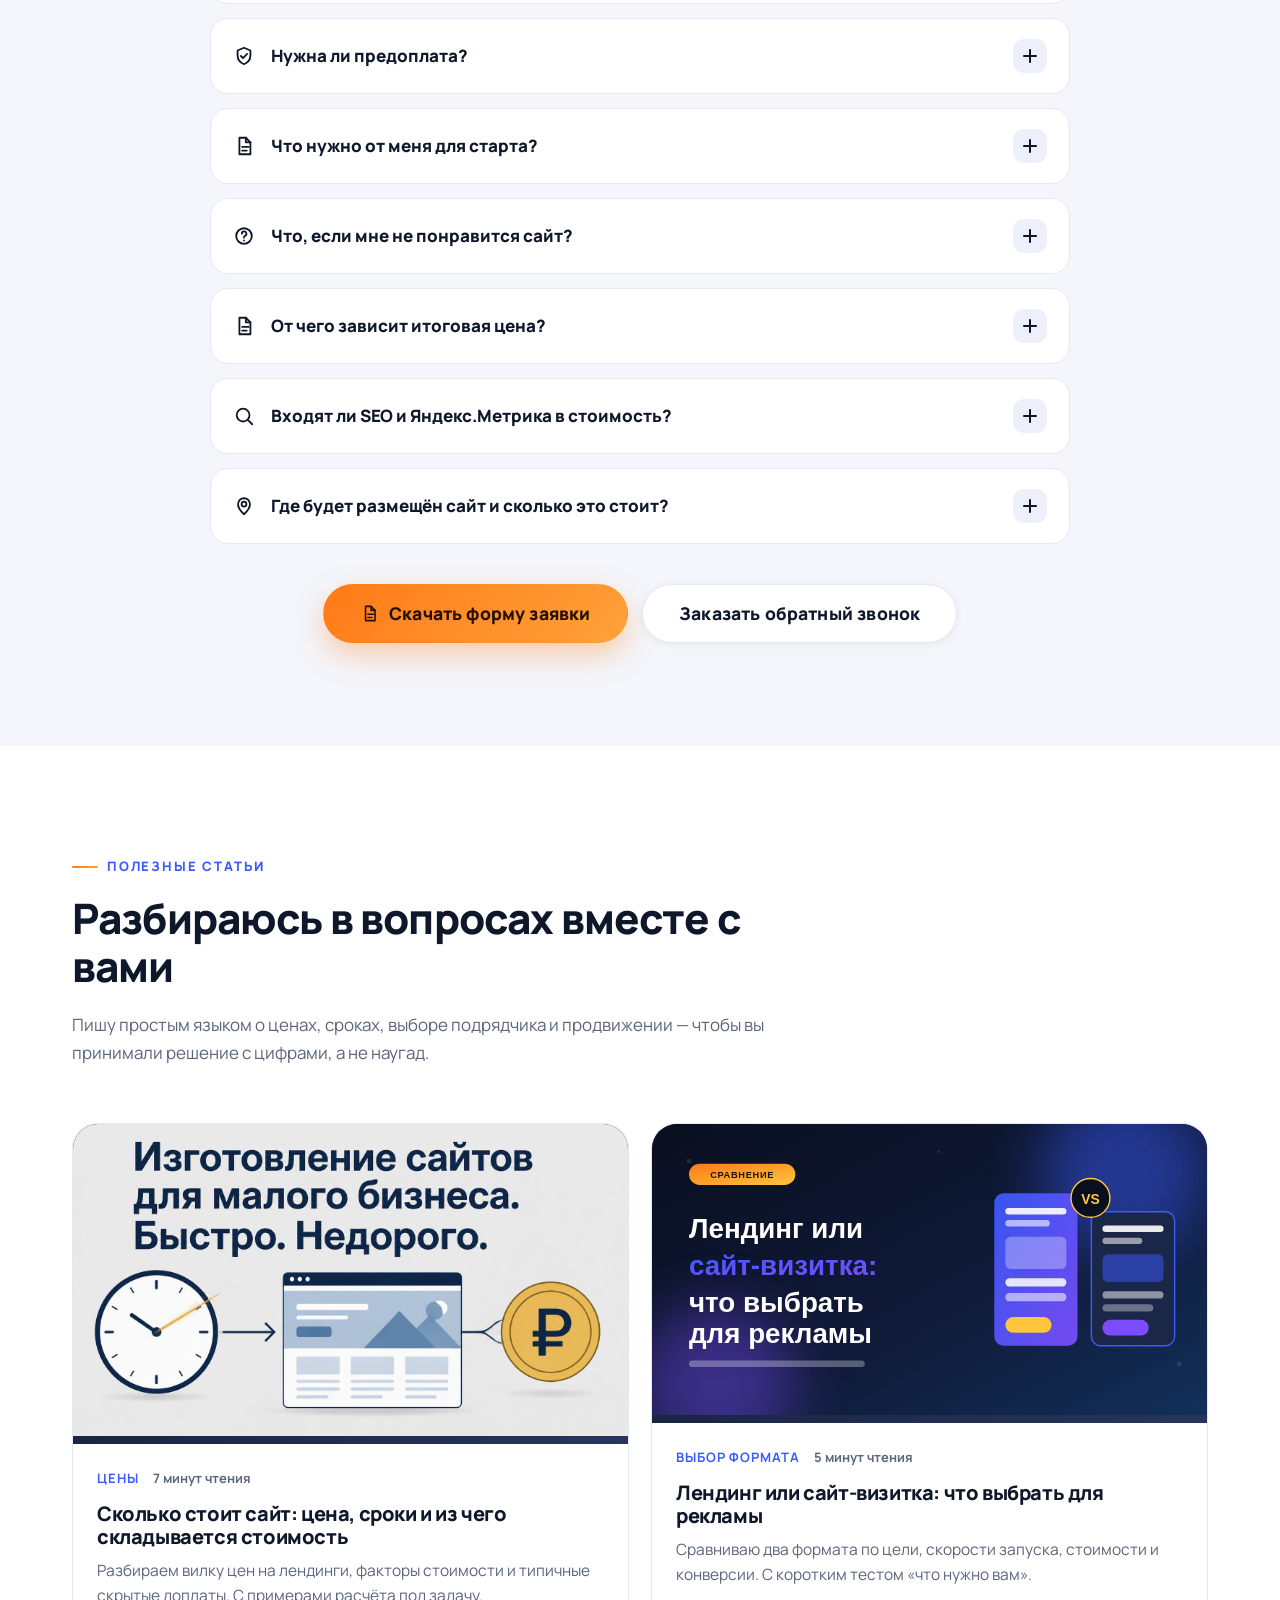
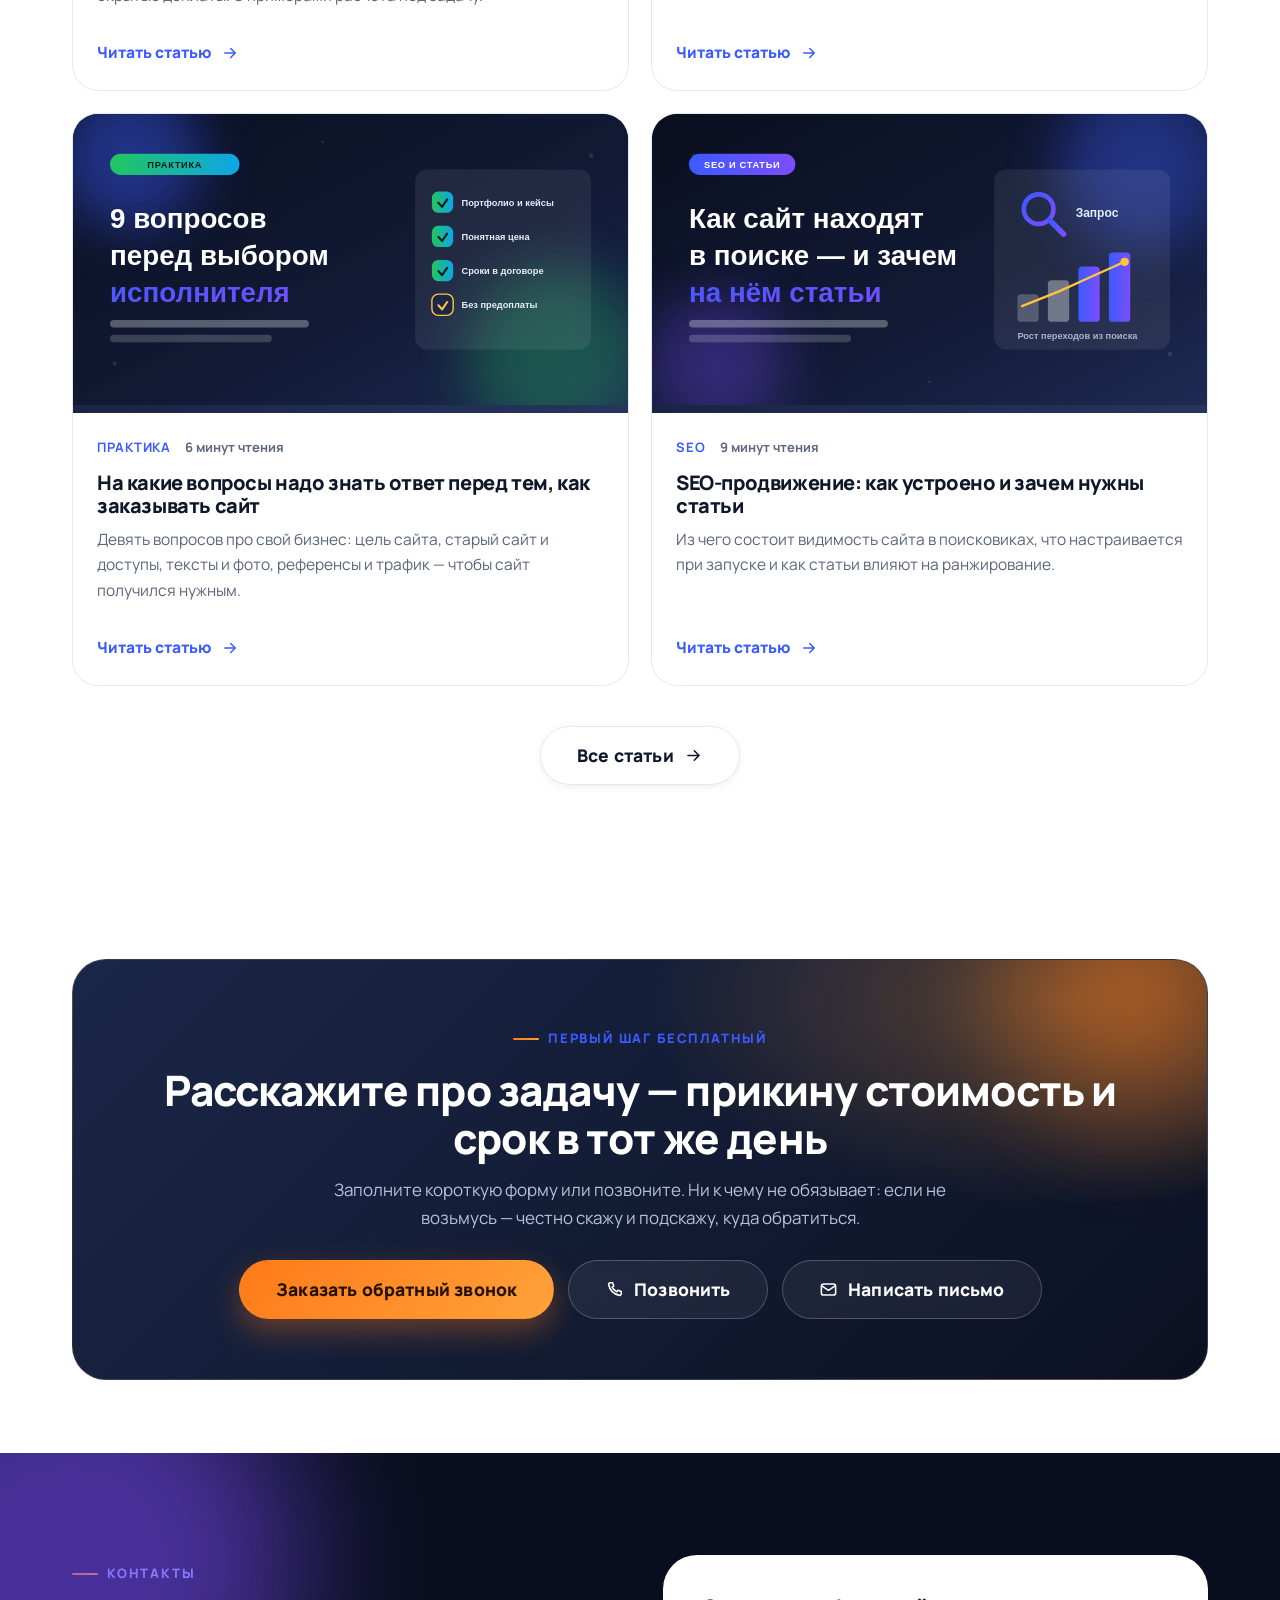
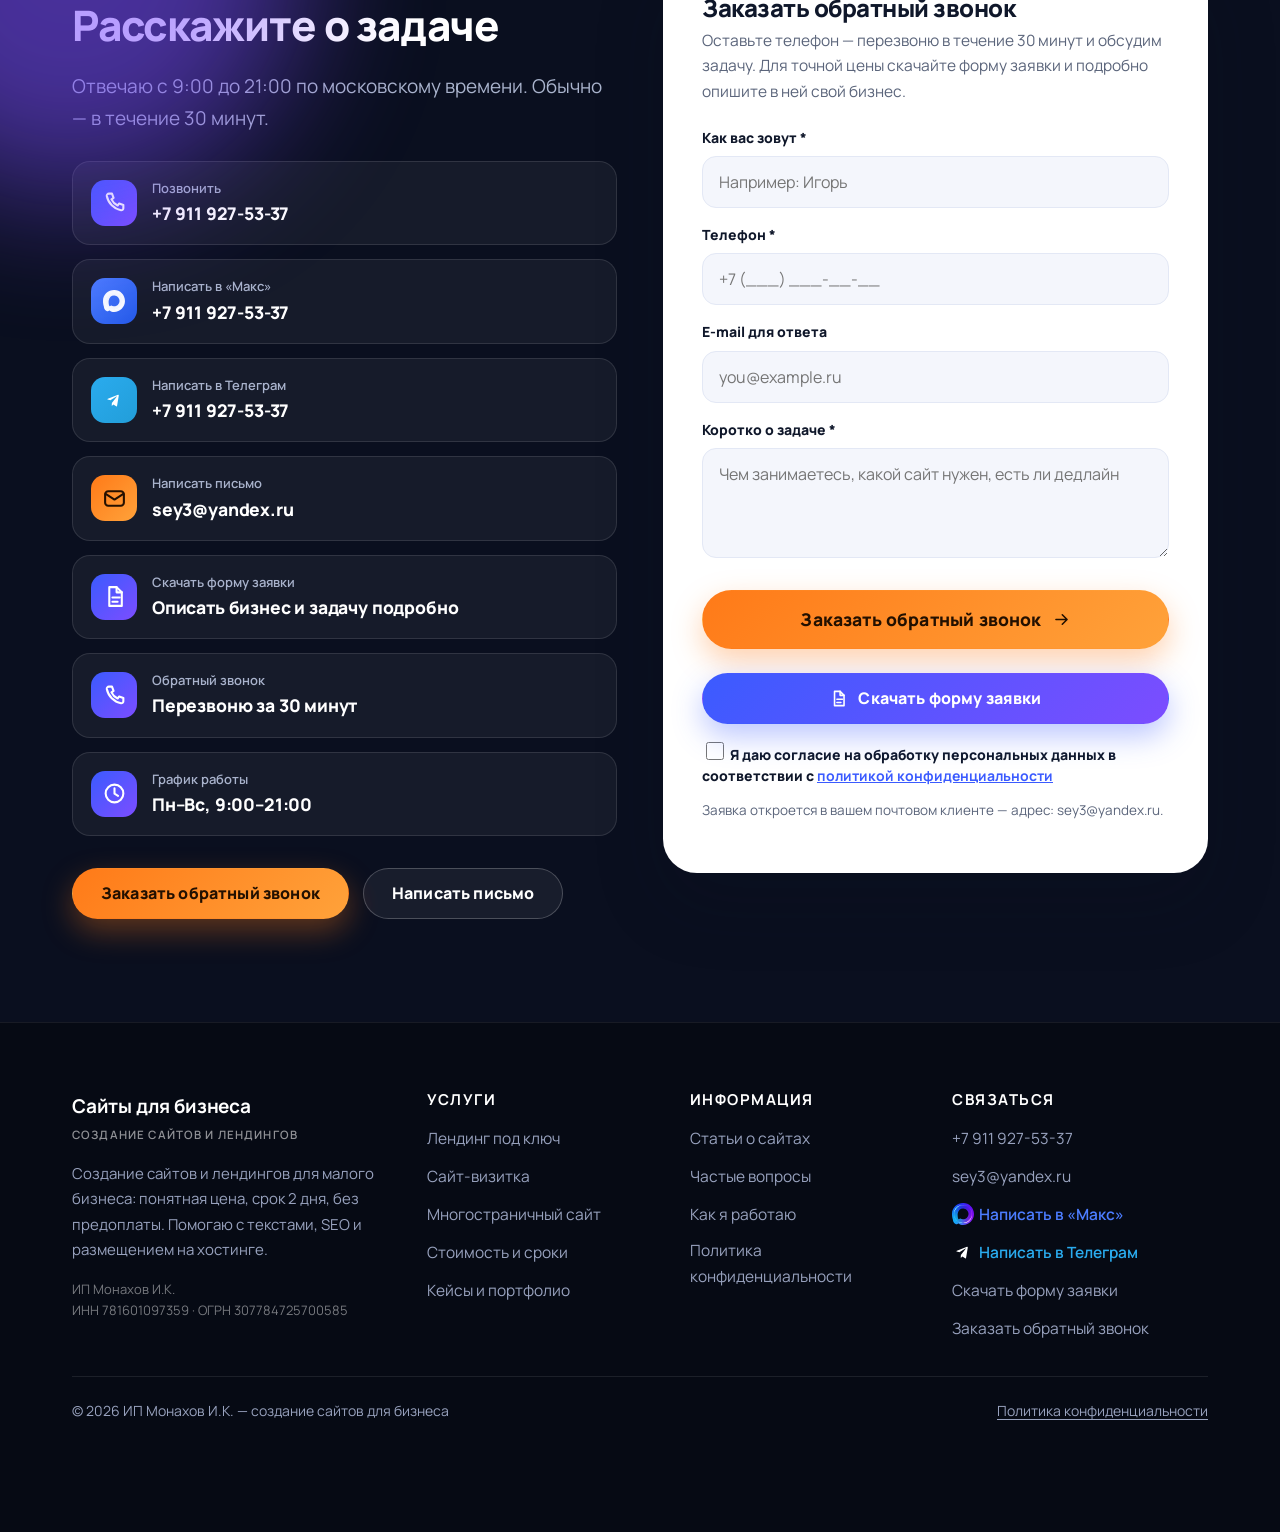
==== commit 10a3576c: "Add required consent checkbox to callback forms" ====
--- a/index.html
+++ b/index.html
@@ -919,12 +919,14 @@
               <a class="btn btn--brand btn--block mt-24" href="files/forma-zayavki.docx" download>
                 <svg class="icon" aria-hidden="true"><use href="#i-doc"/></svg> Скачать форму заявки
               </a>
-
-              <p class="form-note">
-                Нажимая кнопку, вы соглашаетесь с
-                <a href="privacy.html">политикой конфиденциальности</a> и обработкой персональных данных.
-                Заявка откроется в вашем почтовом клиенте — адрес: sey3@yandex.ru.
-              </p>
+              <div class="field field--check">
+                <label class="check">
+                  <input type="checkbox" name="consent" required>
+                  <span>Я даю согласие на обработку персональных данных в соответствии с <a href="privacy.html">политикой конфиденциальности</a></span>
+                </label>
+                <span class="field__error">Необходимо дать согласие на обработку персональных данных</span>
+              </div>
+              <p class="form-note">Заявка откроется в вашем почтовом клиенте — адрес: sey3@yandex.ru.</p>
 
               <div class="form-success" role="status">
                 <i><svg class="icon" aria-hidden="true"><use href="#i-check"/></svg></i>
--- a/css/style.css
+++ b/css/style.css
@@ -1234,6 +1234,28 @@
 }
 .form-note a { color: var(--brand); text-decoration: underline; font-weight: 700; }
 
+.field--check { margin-top: 16px; }
+.check {
+  display: flex;
+  align-items: flex-start;
+  gap: 10px;
+  font-size: 14px;
+  color: var(--muted);
+  line-height: 1.5;
+  cursor: pointer;
+  font-weight: 600;
+}
+.check input[type="checkbox"] {
+  width: 18px;
+  height: 18px;
+  margin-top: 2px;
+  flex: none;
+  accent-color: var(--brand);
+  cursor: pointer;
+}
+.check a { color: var(--brand); text-decoration: underline; font-weight: 700; }
+.field--check.field--error .check { color: var(--red); }
+
 .form-success {
   display: none;
   text-align: center;
@@ -1257,7 +1279,7 @@
 .footer {
   background: #060A14;
   color: #98A2BE;
-  padding: clamp(44px, 6vw, 68px) 0 26px;
+  padding: clamp(44px, 6vw, 68px) 0 110px;
   border-top: 1px solid rgba(255, 255, 255, .07);
 }
 .footer__grid {
